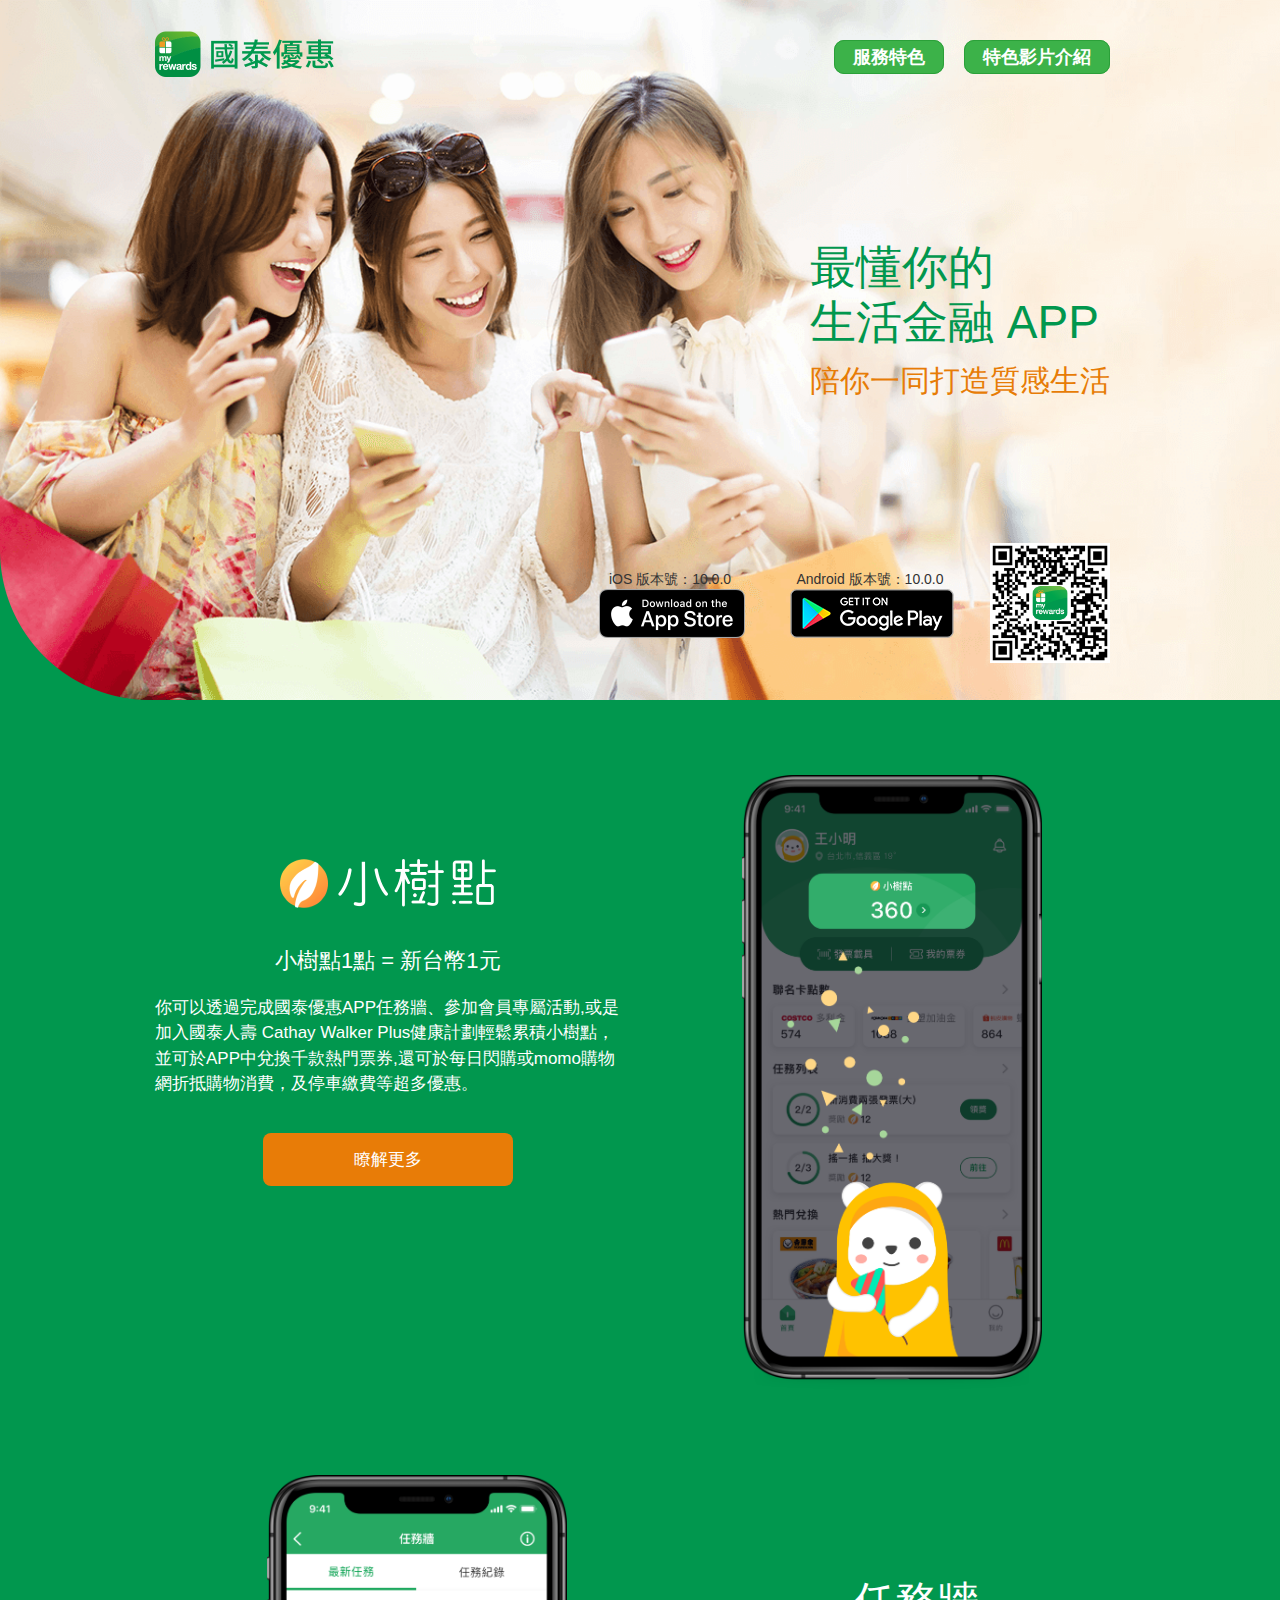
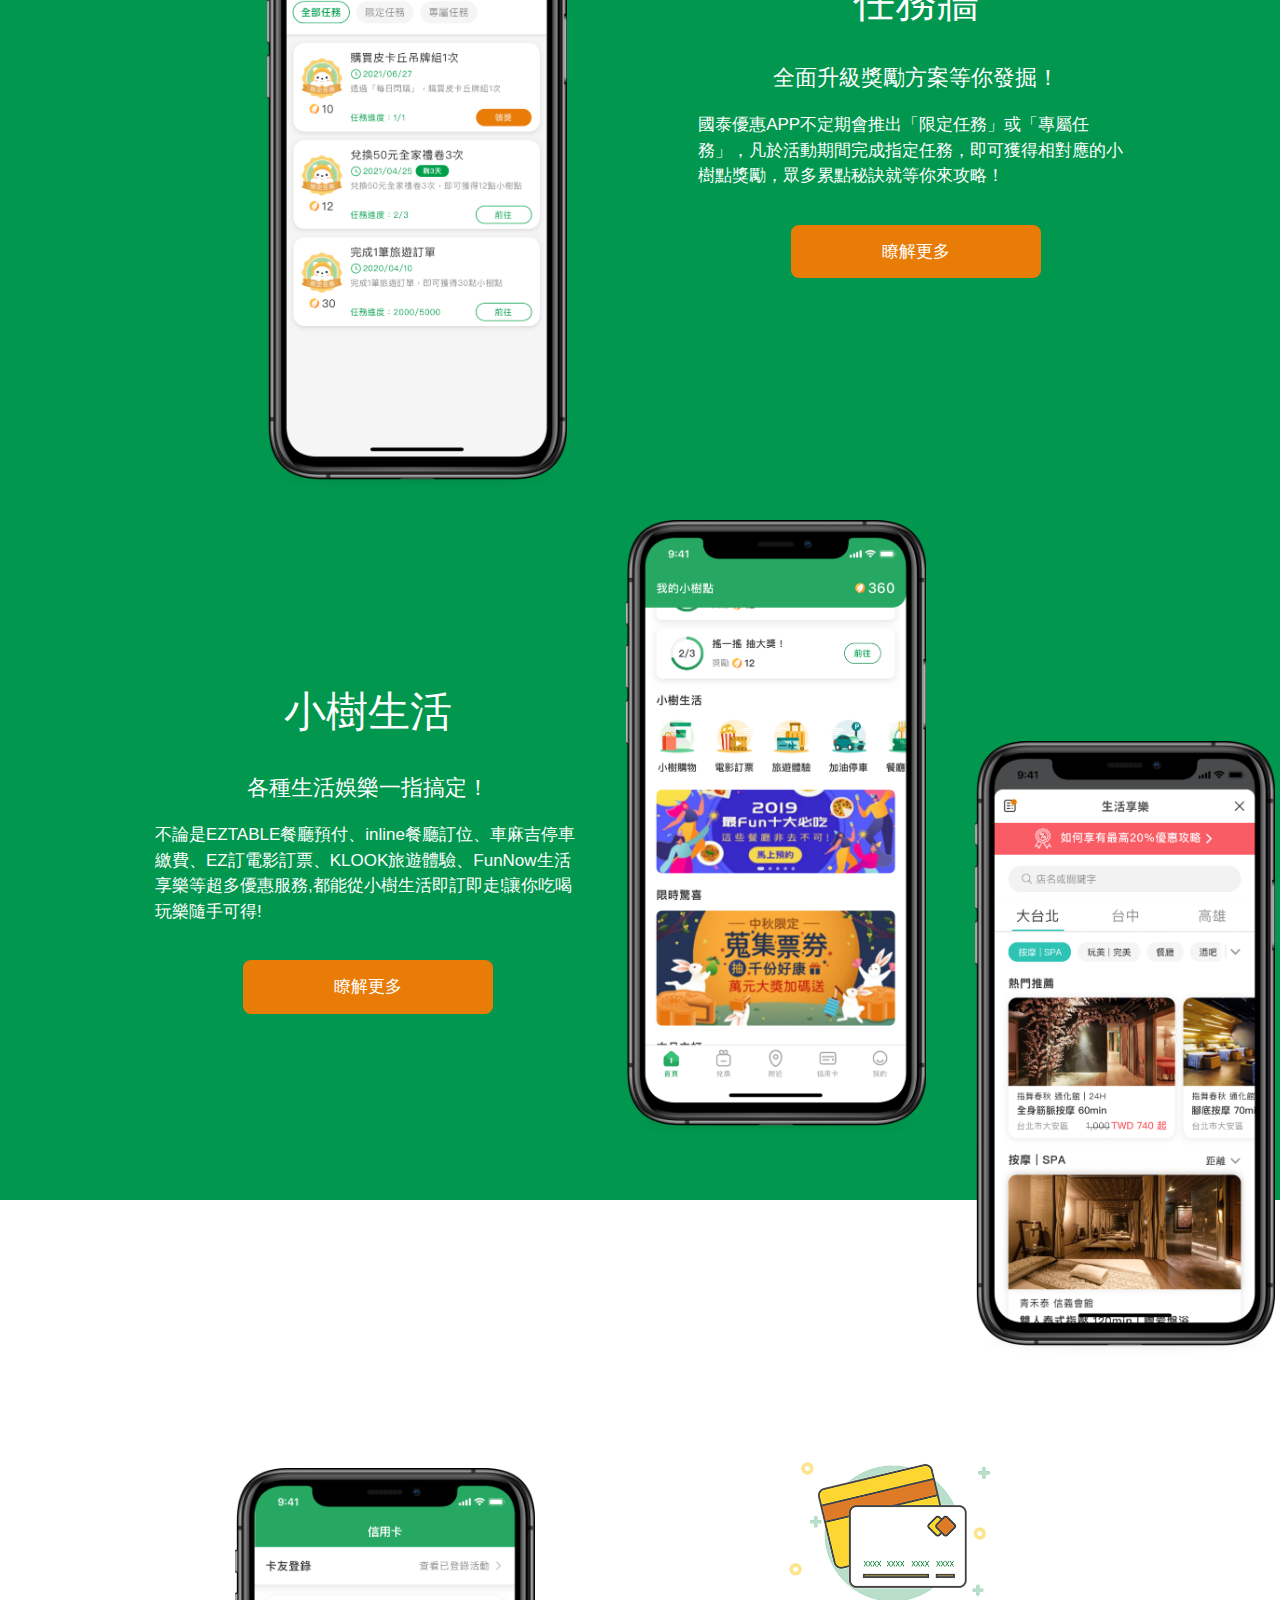
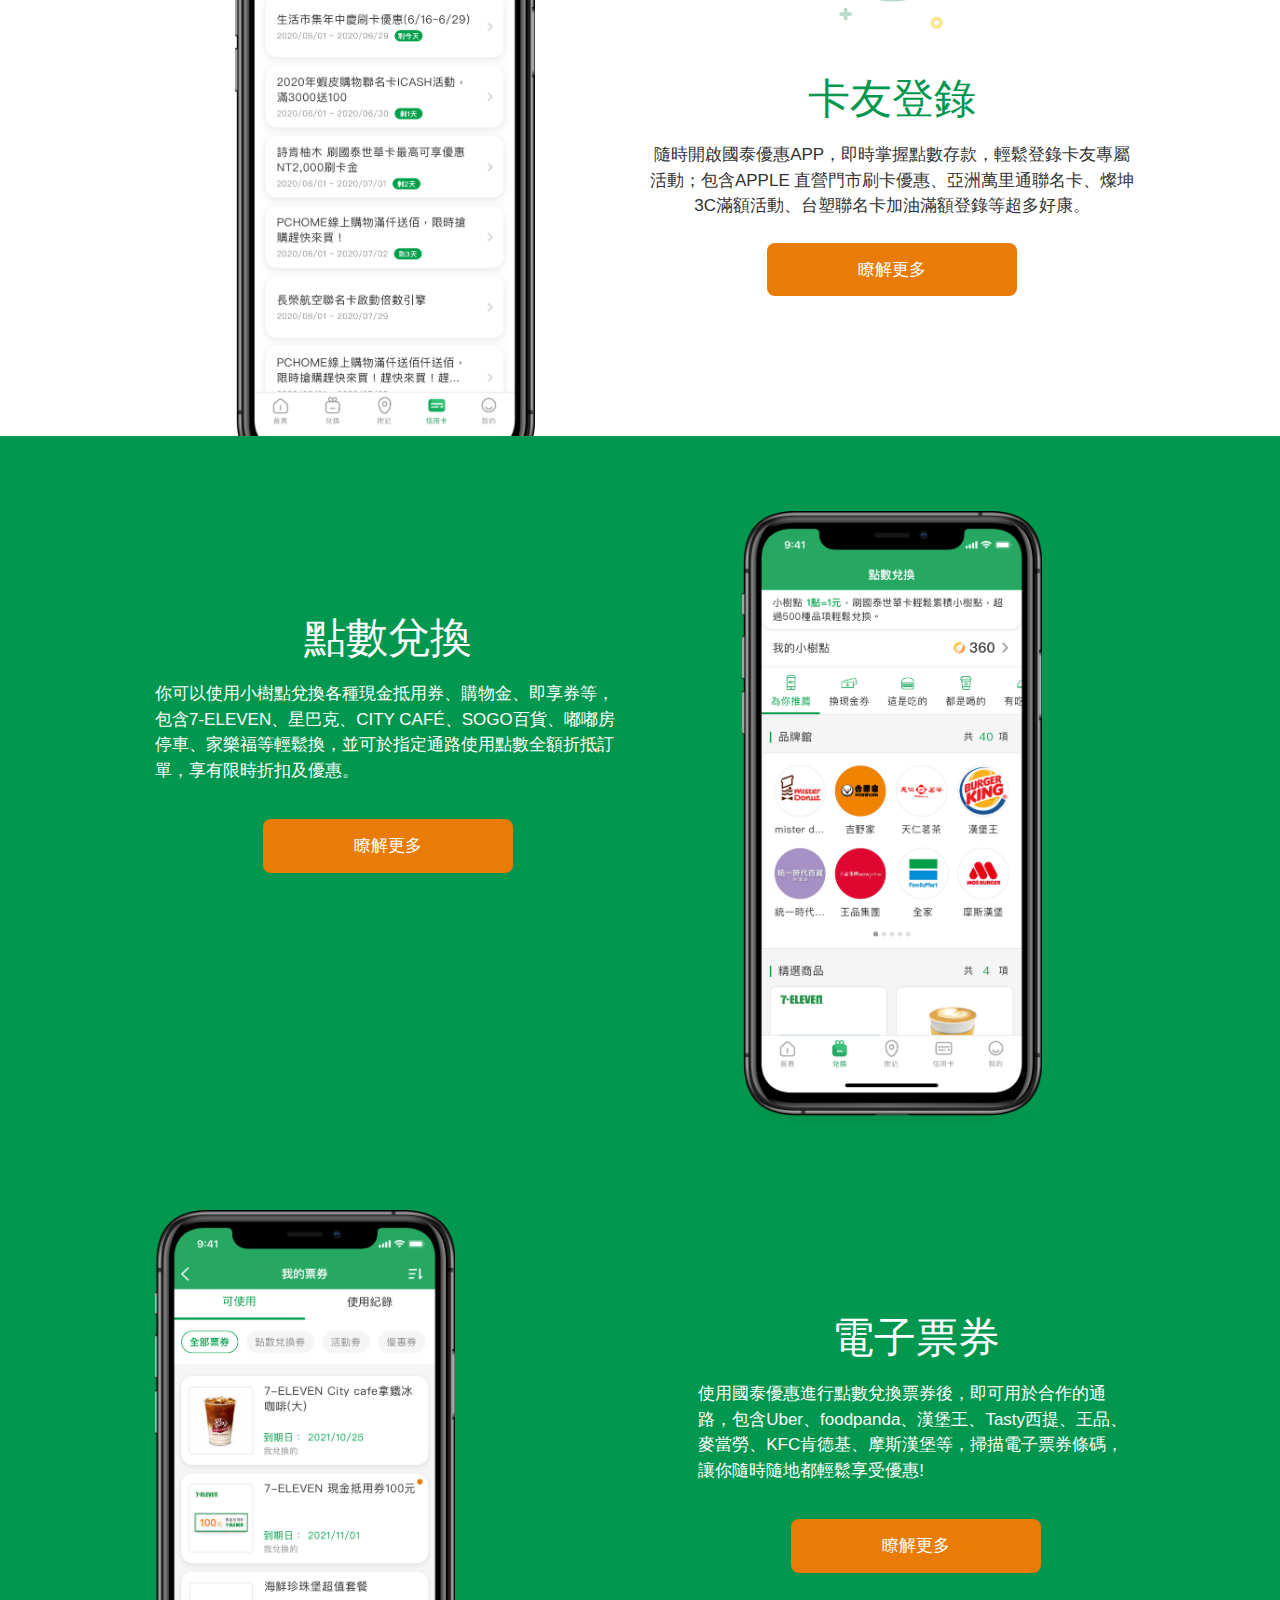
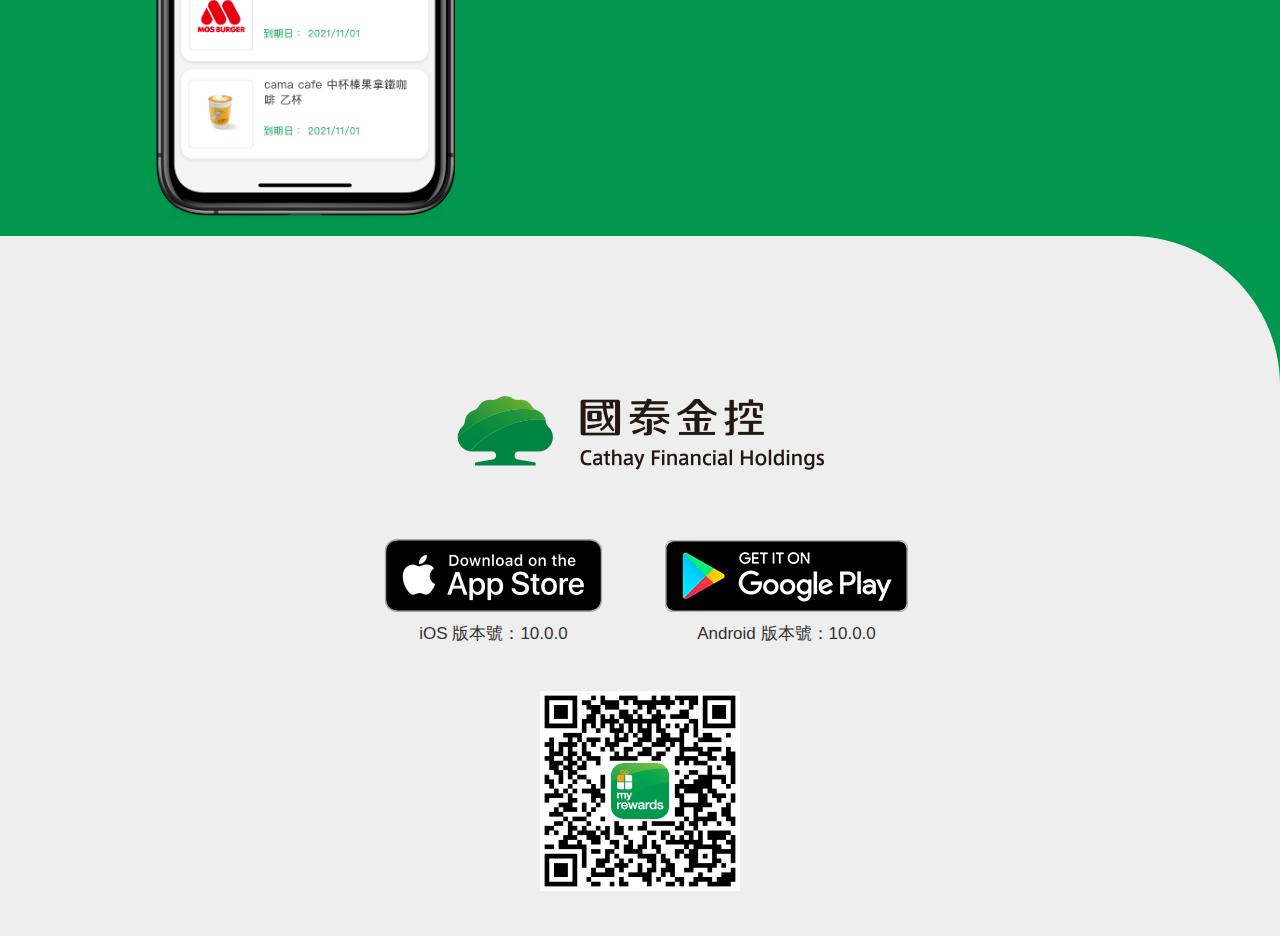
==== src/index.html @ 0bb2fdbb "update meta" ====
<!--[if lt IE 9 ]><!DOCTYPE html PUBLIC "-//W3C//DTD XHTML 1.0 Transitional//EN" "http://www.w3.org/TR/xhtml1/DTD/xhtml1-transitional.dtd"><html class="ie8 ie89">
<![endif]-->
<!--[if IE 9 ]><!DOCTYPE html PUBLIC "-//W3C//DTD XHTML 1.0 Transitional//EN" "http://www.w3.org/TR/xhtml1/DTD/xhtml1-transitional.dtd"><html class="ie9 ie89">
<![endif]-->
<!--[if (gt IE 9)|!(IE)]>
<!doctype html><html class="">
<![endif]-->
<head>
  <meta http-equiv="Content-Type" content="text/html; charset=UTF-8" />
  <meta http-equiv="X-UA-Compatible" content="IE=edge,chrome=1">
  <meta name="keywords" content="國泰優惠、國泰、優惠、好康、信用卡、信用卡優惠、點數折抵、國泰卡友優惠、國泰新戶好禮、特店優惠、行動兌換、電子票券、折扣、Cathay、MyRewards、行動生活">
  <meta name="Description" content="現在就立即下載國泰優惠 MyRewards APP，吃喝玩樂一指搞定，陪你一同打造質感生活">
  <title>國泰優惠 MyRewards - 最懂你的生活金融APP</title>
  
  <link href="css/bootstrap.min.css" rel="stylesheet" type="text/css" />
  <link rel="shortcut icon" type="image/png" href="images/icon_mr_140.png"/>

  <link href="css/appintro.css" rel="stylesheet" type="text/css" />
  <script src="js/jquery-1.11.3.min.js"></script>
  <script src="js/appintro.js"></script>
  <!--[if lt IE 9]>
        <script src="//html5shiv.googlecode.com/svn/trunk/html5.js"></script>
  <![endif]-->
  <meta name="viewport" content="width=device-width, initial-scale=1.0" />
  <style type="text/css">
/**
 * Simple fade transition,
 */
.mfp-fade.mfp-bg {
	opacity: 0;
	-webkit-transition: all 0.15s ease-out; 
	-moz-transition: all 0.15s ease-out; 
	transition: all 0.15s ease-out;
}
.mfp-fade.mfp-bg.mfp-ready {
	opacity: 0.8;
}
.mfp-fade.mfp-bg.mfp-removing {
	opacity: 0;
}

.mfp-fade.mfp-wrap .mfp-content {
	opacity: 0;
	-webkit-transition: all 0.15s ease-out; 
	-moz-transition: all 0.15s ease-out; 
	transition: all 0.15s ease-out;
}
.mfp-fade.mfp-wrap.mfp-ready .mfp-content {
	opacity: 1;
}
.mfp-fade.mfp-wrap.mfp-removing .mfp-content {
	opacity: 0;
}
</style>
<!-- Magnific Popup core CSS file -->
<link rel="stylesheet" href="js/magnific-popup/magnific-popup.css">
<!-- Magnific Popup core JS file -->
<script src="js/magnific-popup/jquery.magnific-popup.js"></script>
<!-- Global site tag (gtag.js) - Google Analytics -->
<script async src="https://www.googletagmanager.com/gtag/js?id=UA-139518588-2"></script>
<script>
  window.dataLayer = window.dataLayer || [];
  function gtag(){dataLayer.push(arguments);}
  gtag('js', new Date());

  gtag('config', 'UA-139518588-2');
</script>

</head>

<body>
  <div class="page-wrapper page-index">
      <div class="_debug index"></div>
      <nav class="page-nav ">
        <div class="page-nav-bg"></div>
        <div class="container">
          <div class="top-menu-switch" onClick="Page.mmenuSwitch();" > <span></span> <span></span> <span></span></div>
          <div class="page-logo">
            <a href="index.html"><img src="images/AppLogo.png"></a>
          </div>
          <div class="page-nav-menu">
            <ul class="nav-main-ul">
              <li><a>服務特色</a>
                  <div class="sub-menu-set">
                    <span class="sub-menu-arrrow"></span>
                    <ul class="sub-menu sub-services">
                      <li>
                        <a href="treepoint.html" onclick="ga('send', 'event', 'click', 'officialSite', 'navigate-click', '小樹點');">小樹點</a>
                      </li>
                       <li>
                        <a href="mission.html" onclick="ga('send', 'event', 'click', 'officialSite', 'navigate-click', '附近好康');">任務牆</a>
                      </li>
                      <li>
                        <a href="tsp.html" onclick="ga('send', 'event', 'click', 'officialSite', 'navigate-click', '優選服務');">小樹生活</a>
                      </li>
                       <li>
                        <a href="favorable.html" onclick="ga('send', 'event', 'click', 'officialSite', 'navigate-click', '卡友登錄');">卡友登錄</a>
                      </li>
                       <li>
                        <a href="point.html" onclick="ga('send', 'event', 'click', 'officialSite', 'navigate-click', '點數兌換');">點數兌換</a>
                      </li>
                       <li>
                        <a href="exchange.html" onclick="ga('send', 'event', 'click', 'officialSite', 'navigate-click', '電子票券');">電子票券</a>
                      </li>

                    </ul>
                  </div>
              </li>
              <li><a class="popup-youtube" href="https://drive.google.com/file/d/1eKxHyeF8vJIvIyvnUpTy817JYQFIiD1p/preview" >特色影片介紹</a></li>
            </ul>  
          </div>
        </div>
      </nav>
      <header class="section-group group-header group-ix-header">
        <section class="section-one section-ix-cover">
          <div class="container">
              <div class="text-right">
                <div class="flex-end">
                  <div class="ix-cover-headline app-slogan">
                    <h2 class="app-slogan__title"><span class="app-slogan__block">最懂你的</span> 生活金融 APP</h2>
                    <div class="app-slogan__subtitle">陪你一同打造質感生活</div>
                  </div>
                </div>
                <div class="ix-cover-download">
                  <a class="btn-appstore btn-appdl" href="https://itunes.apple.com/tw/app/guo-tai-you-hui/id425309574?mt=8" target="_blank" >
                    iOS 版本號：<span class="js-app-version"></span>
                    <img src="images/btn_dlonAppStore.png">
                  </a>

                  <a class="btn-googleplay btn-appdl" href="https://play.google.com/store/apps/details?id=com.cathay.mymobione&hl=zh_TW" target="_blank">
                    Android 版本號：<span class="js-app-version"></span>
                    <img src="images/btn_dlonGooglePlay.png">
                  </a>
                
                  <a class="btn-qrcode ix-head-qrcode"><img src="images/dl_qrcode.png"></a>
                </div>
              </div>
          </div>
        </section>
      </header>
      <div class="section-group ix-group-1 round-mrgreen-parents">
        <div class="round-mrgreen round-mrgreen--left-top">
          <img src="./images/index/treepoint/round_mrgreen.png" />
        </div>
        <section class="section-one section-ix-point">
          <div class="container">
            <div class="ix-s4-left section-left">
              
              <div class="intro-set white-content">
                <div class="s1-logo"> 
                  <img src="./images/index/treepoint/logo_treepoint.png" title="國泰優惠 APP 小樹點"  alt="國泰優惠 APP 小樹點" />
                </div>
                <h1 class=" _intro_head" style="text-align:center;" alt="小樹點">小樹點1點 = 新台幣1元</h1>
                <p>
                  你可以透過完成國泰優惠APP任務牆、參加會員專屬活動,或是加入國泰人壽 Cathay Walker Plus健康計劃輕鬆累積小樹點，並可於APP中兌換千款熱門票券,還可於每日閃購或momo購物網折抵購物消費，及停車繳費等超多優惠。                </p>
                <div class="intro_ui">
                  <a class="green-btn" href="treepoint.html">瞭解更多</a> 
                </div>
              </div>
              
            </div>
            <div class="ix-s4-right section-right">
              <div class="index-treepoint-mobile" />
            </div>
          </div>
        </section>
        <section class="section-one section-ix-xbzn nnbhelper">
          <div class="container">
            <div class="ix-s1-right section-right">
              <div class="intro-set white-content">
                <h3 class="white-content__title">任務牆</h3>
                <h1 class=" _intro_head" style="text-align:center;" alt="小樹點">全面升級獎勵方案等你發掘！</h1>
                <p>
                  國泰優惠APP不定期會推出「限定任務」或「專屬任務」，凡於活動期間完成指定任務，即可獲得相對應的小樹點獎勵，眾多累點秘訣就等你來攻略！
                </p>
                <div class="intro_ui">
                  <a class="green-btn" href="mission.html">瞭解更多</a>
                </div>
              </div>

            </div>

            <div class="ix-s1-left section-left">
              <div class="ix-s1-mobile-set card-mobile-set mobile-set mobile-set-fit-sm">
                <div class="ix-s1-mobile mission-mobile"></div>
              </div>
            </div>
            
          </div>
          
        </section>
        <section class="section-one section-ix-newbonus not-hidden">
          <div class="container">
            <div class="ix-s2-left section-left">
              <div class="intro-set white-content">
                <h3 class="white-content__title">小樹生活</h3>
                <h1 class=" _intro_head" style="text-align:center;" alt="小樹點">各種生活娛樂一指搞定！</h1>
                <p>
                  不論是EZTABLE餐廳預付、inline餐廳訂位、車麻吉停車繳費、EZ訂電影訂票、KLOOK旅遊體驗、FunNow生活享樂等超多優惠服務,都能從小樹生活即訂即走!讓你吃喝玩樂隨手可得! <div class="intro_ui">
                  <a class="green-btn" href="tsp.html">瞭解更多</a>
                </div>
              </div>

            </div>
            <div class="ix-s2-right section-right">
              <div class="ix-s2-mobile-set mobile-set flex-container">
                <div class="ix-s2-mobile-1 flex-item"></div>
                <div class="ix-s2-mobile-2 flex-item"></div>
              </div>
            </div>
          </div>
        </section>
      </div>
      <div class="section-group ix-group-2">
        <section class="section-one section-ix-promotion">
          <div class="container">
            <div class="ix-s3-right section-right">
              <div class="intro-set green-content">
                <div class="ix-s3-img img-sprite"></div>
                <h3 class="green-content__title ">卡友登錄</h3>
                <p class="green-content__text">
                  隨時開啟國泰優惠APP，即時掌握點數存款，輕鬆登錄卡友專屬活動；包含APPLE 直營門市刷卡優惠、亞洲萬里通聯名卡、燦坤3C滿額活動、台塑聯名卡加油滿額登錄等超多好康。                </p>
                <div class="intro_ui">
                  <a class="green-btn" href="favorable.html">瞭解更多</a>
                </div>
              </div>
            </div>

            <div class="ix-s3-left section-left">
                <div class="index-fav-mobile" />
            </div>

          </div>
        </section>
      </div>
      <div class="section-group ix-group-3">
        <section class="section-one section-ix-point">
          <div class="container">
            <div class="ix-s4-left section-left">
              
              <div class="intro-set white-content">
                <h3 class="white-content__title">點數兌換</h3>
                <p>
                  你可以使用小樹點兌換各種現金抵用券、購物金、即享券等，包含7-ELEVEN、星巴克、CITY CAFÉ、SOGO百貨、嘟嘟房停車、家樂福等輕鬆換，並可於指定通路使用點數全額折抵訂單，享有限時折扣及優惠。</p>
                <div class="intro_ui">
                  <a class="green-btn" href="point.html">瞭解更多</a>
                </div>
              </div>
              
            </div>
            <div class="ix-s4-right section-right">
              <div class="index-point-change-mobile" />
            </div>
          </div>
        </section>
        <section class="section-one section-ix-xbzn nnbhelper">
          <div class="container">
            <div class="ix-s1-right section-right">
              <div class="intro-set white-content">
                <h3 class="white-content__title">電子票券</h3>
                <p>
                  使用國泰優惠進行點數兌換票券後，即可用於合作的通路，包含Uber、foodpanda、漢堡王、Tasty西提、王品、麥當勞、KFC肯德基、摩斯漢堡等，掃描電子票券條碼，讓你隨時隨地都輕鬆享受優惠!                
                </p>
                <div class="intro_ui">
                  <a class="green-btn" href="exchange.html">瞭解更多</a>
                </div>
              </div>
            </div>

            <div class="ix-s1-left section-left">
              <div class="ix-s1-mobile-set card-mobile-set mobile-set mobile-set-fit-sm">
                <div class="ix-s1-mobile card-mobile"></div>
              </div>
            </div>
            
          </div>
          
        </section>
      </div>


      <footer class="section-group group-ix-footer round-mrgreen-parents">
        <div class="round-mrgreen round-mrgreen--right-top">
          <img src="./images/index/treepoint/round＿mrgreen_tr.png" />
        </div>
        <section class="section-one section-ix-footer ">
          <div class="container">
            <div class="cathay-logo"><img src="images/cathaylogo.png"></div>
            <div class="footer-download">
              <div class="footer_version">
                <div>
                  <a class="btn-appstore btn-appdl" href="https://itunes.apple.com/tw/app/guo-tai-you-hui/id425309574?mt=8" target="_blank" ><img src="images/btn_Footer_dlonAppStore.png"></a>
                  <div class="footer_version_text ">iOS 版本號：<span class="js-app-version"></span></div>
                </div>

                <span class="view-on-destop">  　　</span>
                  <div>
                    <a class="btn-googleplay btn-appdl" href="https://play.google.com/store/apps/details?id=com.cathay.mymobione&hl=zh_TW" target="_blank"><img src="images/btn_Footer_dlonGooglePlay.png"></a>
                    <div class="footer_version_text">Android 版本號：<span class="js-app-version"></span></div>
                  </div>
              </div>  
                  <br />
                  <a class="btn-qrcode"><img src="images/dl_qrcode.png"></a>
                
            </div>
          </div>
        </section>
      </footer>


  </div>
  <script>
    $(document).ready(function() {
      $('.popup-youtube, .popup-vimeo, .popup-gmaps').magnificPopup({
        disableOn: 700,
        type: 'iframe',
        mainClass: 'mfp-fade',
        removalDelay: 160,
        preloader: false,
        fixedContentPos: false,
        callbacks: {
          beforeOpen: function() {
            ga('send', 'event', 'click', 'officialSite', 'navigate-click', 'popup-video');
          },
          close: function() {}
        }
      });
    });
</script>
</body>
</html>
---- src/css/appintro.css ----
@charset "utf-8";
body {
    font-family: Arial, "微軟正黑體", "Microsoft JhengHei", sans-serif;
    background: #FFF;
    font-size: 17px;
    word-break: break-all;
}

article,
aside,
dialog,
footer,
header,
section,
footer,
nav,
figure,
menu {
    display: block;
}

.page-wrapper {
    position: relative;
}

._debug {
    position: absolute;
    width: 100%;
    opacity: .3;
}

._debug.index {
    /*background:url(../images/_debug/index.jpg) center top no-repeat; min-height:5500px;  background:#000;*/
}

._debug.page {
    background: url(../images/_debug/spec1-3.jpg) center top no-repeat;
}

._debug.page-newmem {
    background: url(../images/_debug/spec2-3.jpg) center top no-repeat;
    min-height: 2000px;
}

div {
    /*border:1px solid #CCC;  box-sizing: border-box;-moz-box-sizing: border-box;-webkit-box-sizing: border-box; */
}

.section-one {}

.section-container,
.page-container,
body .container {
    max-width: 1000px;
    margin: auto;
    position: relative;
}

.btn-to-top {
    bottom: 50px;
    position: absolute;
    right: 30px;
    z-index: 2;
}

ul,
ol {
    margin: 0px;
    padding: 0px;
}

li {
    list-style: none;
}

.num-style>li {
    list-style: decimal;
    margin-left: 2em;
}

.num-style2>li {
    list-style: none;
    text-indent: -1.3em;
    margin-left: 1.3em;
}

a,
a:focus,
a:hover {
    color: #333;
    text-decoration: none;
    cursor: pointer;
}

ul.no-style,
ul.no-style li {
    margin: 0;
    padding: 0;
    list-style: none;
}

.img-sprite {
    display: inline-block;
    font-size: 0%;
    text-indent: -2000px;
    width: 100%;
    background-size: contain;
    background-repeat: no-repeat;
    background-position: center center;
}

.red-dollar-t {
    font-family: arial;
    color: #d74254;
}

.purple-t {
    color: #b64e86;
}

.text-big-30 {
    font-size: 30px;
}

.intent-71 {
    text-indent: -7.1em;
    margin-left: 7.1em;
}

.intent-72 {
    text-indent: -7.25em;
    margin-left: 7.25em;
}

.intent-81 {
    text-indent: -8.1em;
    margin-left: 8.1em;
}

.mobile-front {
    background-image: url(../images/index/ix_mobile.png);
    background-position: left top;
    background-repeat: no-repeat;
    min-width: 470px;
}

.front-screen-list {
    width: 350px;
    height: 619px;
    position: relative;
    left: 72px;
    top: 92px;
}

.front-screen {
    width: 100%;
    height: 100%;
    position: absolute;
    background-repeat: no-repeat;
}

.overhidden {
    overflow: hidden;
}

.mobile-front.mobile-400 {
    background-size: 400px 770px;
}

.mobile-front.mobile-400 .front-screen-list {
    width: 315px;
    height: 503px;
    left: 65px;
    top: 83px;
}

.shadow-soft {}

.green-btn {
    display: inline-block;
    color: #FFF;
    background-color: #E87C07;
    padding: 14px 20px;
    border-radius: 8px;
    min-width: 250px;
    /* -webkit-box-shadow: -6px 6px 10px 0px rgba(0, 0, 0, 0.2), 1px -1px 2px 0px rgba(255, 255, 255, 1);
    -moz-box-shadow: -6px 6px 10px 0px rgba(0, 0, 0, 0.2), 1px -1px 2px 0px rgba(255, 255, 255, 1);
    box-shadow: -6px 6px 10px 0px rgba(0, 0, 0, 0.2), 1px -1px 2px 0px rgba(255, 255, 255, 1); */
}


/************** Added by 國泰 Benson, For QR code reponsive under header banner ***************/

.page-rule-banner {
    position: relative;
}

.top-qrcode {
    position: absolute;
    right: 26%;
    bottom: 5px;
}


/************** Added by 國泰 Benson, For smaller table ***************/

.pop-para-group>.num-style>li>.radius-tb-div {
    zoom: 90%;
}


/************** ani start***************/

.green-btn,
.btn-appdl {
    -webkit-transition: all 0.4s;
    -moz-transition: all 0.4s;
    -o-transition: all 0.4s;
    transition: all 0.4s;
}

.green-btn:hover {
    background-color: #e26905;
    color: #FFF;
}

.btn-appdl:hover {
    -webkit-filter: contrast(106%) brightness(120%);
    -moz-filter: contrast(106%) brightness(120%);
    -ms-filter: contrast(106%) brightness(120%);
    -o-filter: contrast(106%) brightness(120%);
    filter: contrast(106%) brightness(120%);
    -ms-filter: "progid:DXImageTransform.Microsoft.Alpha(Opacity=80)";
    filter: alpha(opacity=80);
    opacity: 0.7;
}

a._gray:hover {
    -webkit-filter: grayscale(30%);
    -moz-filter: grayscale(30%);
    -ms-filter: grayscale(30%);
    -o-filter: grayscale(30%);
    filter: grayscale(30%);
    filter: black;
    /* IE 6-9 */
}

a._light:hover {
    -webkit-filter: contrast(106%) brightness(120%);
    -moz-filter: contrast(106%) brightness(120%);
    -ms-filter: contrast(106%) brightness(120%);
    -o-filter: contrast(106%) brightness(120%);
    filter: contrast(106%) brightness(120%);
    -ms-filter: "progid:DXImageTransform.Microsoft.Alpha(Opacity=80)";
    filter: alpha(opacity=80);
}

a._black:hover {
    -webkit-filter: contrast(106%) brightness(-50%);
    -moz-filter: contrast(106%) brightness(-50%);
    -ms-filter: contrast(106%) brightness(-50%);
    -o-filter: contrast(106%) brightness(-50%);
    filter: contrast(106%) brightness(-50%);
    -ms-filter: "progid:DXImageTransform.Microsoft.Alpha(Opacity=80)";
    filter: alpha(opacity=80);
}


/************** ani end ***************/


/************** menu start ***************/

.page-nav {
    position: absolute;
    z-index: 10;
    width: 100%;
}

.page-nav .container {
    padding-top: 30px;
}

.page-logo {
    float: left;
}

.page-nav-menu {
    float: right;
}

.nav-main-ul {
    padding-top: 15px;
}

.nav-main-ul li {
    display: inline-block;
    font-size: 18px;
    padding-right: 15px;
    color: #333333;
    position: relative;
}

.nav-main-ul>li>a {
    padding: 6px 18px;
    border-radius: 10px;
    color: #FFF;
    font-weight: bold;
    background: #3CB249;
    border: 1px solid #2BA039;
}

.sub-menu-set {}

.sub-menu-arrrow {
    height: 0px;
    overflow: hidden;
    background: url(../images/bg_pop_menu_top.png) no-repeat center bottom;
    width: 17px;
    /*height:10px;*/
    left: 45px;
    position: absolute;
    z-index: 2;
}

.sub-menu {
    zoom: 0;
    opacity: 0;
    height: 0px;
    overflow: hidden;
    padding: 0px 0px 0px 0px;
    border: 0px solid #DDD;
    position: absolute;
    z-index: 0;
    text-align: center;
    top: 34px;
}

.sub-menu {
    width: 490px;
    min-height: 0px;
    left: -320px;
    border-radius: 4px;
    background: url(../images/bg_pop_menu.png);
}

.sub-menu li {
    overflow: hidden;
    width: 30%;
    margin: 1% 0.5% 2% 0.5%;
    padding: 0px;
    display: inline-block;
    -webkit-transition: all ease 0.3s;
    -moz-transition: all ease 0.3s;
    transition: all ease 0.3s;
}

.sub-menu li a {
    box-sizing: border-box;
    -moz-box-sizing: border-box;
    -webkit-box-sizing: border-box;
    width: 100%;
    height: 56px;
    padding-top: 15px;
    font-size: 12px;
    color: #069a4d;
    font-weight: bold;
    display: inline-block;
    border-radius: 4px;
    background: url(../images/bg_pop_menu_a.png);
}

.sub-menu li a:hover {
    border: 1px solid #069a4d;
}

.page-nav-bg {
    background: #FFF;
    position: absolute;
    z-index: 0px;
    height: 0%;
    width: 100%;
}

.page-nav-bg,
.page-nav.active .container {
    -webkit-transition: all 0.2s;
    -moz-transition: all 0.2s;
    -o-transition: all 0.2s;
    transition: all 0.2s;
}

.sub-menu {
    -webkit-transition: all 0.2s;
    -moz-transition: all 0.2s;
    -o-transition: all 0.2s;
    transition: all 0.2s;
}

.sub-menu-arrrow {
    -webkit-transition: all 0.4s;
    -moz-transition: all 0.4s;
    -o-transition: all 0.4s;
    transition: all 0.4s;
}

.sub-menu li a {
    -webkit-transition: font-size 0.4s;
    -moz-transition: font-size 0.4s;
    -o-transition: font-size 0.4s;
    transition: font-size 0.4s;
}

.destop .sub-menu:hover li {
    transform: scale(0.8);
    opacity: .4;
}

.destop .sub-menu:hover li:hover {
    transform: scale(1);
    opacity: 1;
}

.destop li:hover .sub-menu {
    width: 490px;
    min-height: 140px;
    height: auto;
}

.destop li:hover .sub-menu li a {
    font-size: 20px;
}

.destop li:hover .sub-menu li {
    height: auto;
}

.destop li:hover .sub-menu-arrrow {
    height: 10px;
}

.destop li:hover .sub-menu {
    zoom: 1;
    opacity: 1;
    padding-top: 8px;
    border-width: 1px;
}

.destop .page-nav.active .page-nav-bg {
    height: 100%;
}

.destop .page-nav.active {
    position: fixed;
    animation-name: menu_view;
    animation-duration: 0.6s;
}

.destop .page-nav.active .container {
    padding: 10px 0px 10px 0px;
}

.mobile-img {
    position: relative;
}


/************** menu end ***************/

@keyframes menu_view {
    from {
        top: -50px;
    }
    to {
        top: 0px;
    }
}


/************ section Start *************/

.section-left,
.section-right {
    /*border:1px solid #CCC;*/
    min-height: 200px;
}

.section-left {
    width: 50%;
    float: left;
}

.section-right {
    width: 50%;
    margin-right: -1%;
    float: right;
}


/************ section End *************/


/************ intro Start *************/

.intro-set {
    text-align: center;
    line-height: 1.5em;
    padding: 15px 0px;
}

._intro_img {
    margin-bottom: 20px;
}

._intro_head {}

.intro-set ._intro_desc {
    text-align: left;
    margin-bottom: 30px;
    display: inline-block;
}

._intro_desc li>strong {
    color: #E87C07;
}

._intro_desc li>span {}


/************ intro_ui End *************/


/************ Index Start *************/

@charset "utf-8";
.page-index .section-one {
    height: 700px;
    overflow: hidden;
    position: relative;
    background-repeat: no-repeat;
    background-position: center center;
}

.section-group {
    background-repeat: no-repeat;
    background-position: center center;
    clear: both;
}

.section-one {
    clear: both;
}


/************ Cover Start *************/

.ix-cover-headline {
    padding-top: 220px;
    padding-bottom: 170px;
}

.ix-cover-header {
    /* background-image: url(../images/index/ix_cover_header.png); */
    height: 112px;
    max-width: 391px;
}


/*-version number--*/

.ix-cover-download>a {
    width: 200px;
    padding: 0 20px;
    vertical-align: top;
    display: block;
    font-size: 14px;
}

.ix-cover-download>a:last-child {
    padding: 0;
    width: 140px;
}

.btn-appdl {
    text-align: center;
}

.ix-cover-download {
    display: flex;
    justify-content: flex-end;
    align-items: center;
}

.section-ix-cover .container {
    max-width: 970px;
}

.ix-head-qrcode img {
    width: 120px;
}


/************ Cover End *************/

.section-group.ix-group-1 {
    background-color: rgb(1, 151, 78);
}


/* .section-group.ix-group-2 {
    background-image: url(../images/index/bg_s4.jpg);
} */

.section-group.ix-group-3 {
    /* background-image: url(../images/index/bg_s56.jpg); */
    background-color: rgb(1, 151, 78);
}

.section-group.ix-group-4 {
    background-image: url(../images/index/store_bg.png);
    background-size: cover;
}


/************ s1 Start *************/

.ix-s1-left {
    width: 54%;
}

.ix-s1-right {
    width: 45%;
    padding-top: 120px;
}

.ix-s1-img {
    background-image: url(../images/index/ix_s2_credit_box.png);
    height: 217px;
}

.ix-s1-head {
    background-image: url(../images/index/ix_s2_headline.png);
    height: 49px;
}

.card-mobile-set {
    padding: 74px 0px 55px;
}

.card-mobile {
    background: url(../images/index/index_exchange.png) center no-repeat;
    height: 616px;
    width: 300px;
    background-size:cover;
}

.mission-mobile {
    background: url(../images/index/index_mb.png) center no-repeat;
    height: 616px;
    width: 300px;
    background-size: contain;
    margin: 0 auto;
}

.card-screens {
    position: relative;
    left: 303px;
    top: 61px;
}

.card-screens li {
    background-position: left top;
    background-repeat: no-repeat;
    position: absolute;
}


/*
.card-screen-1{ background-image:url(../images/index/ix_s2_screen_1.png); width:291px; height:454px; }
.card-screen-2{ background-image:url(../images/index/ix_s2_screen_2.png); width:310px; height:467px; }
.card-screen-3{ background-image:url(../images/index/ix_s2_screen_3.png); width:254px; height:453px; }
*/

.card-screen-1 {
    z-index: 1;
}

.card-screen-2 {
    z-index: 2;
}

.card-screen-3 {
    z-index: 3;
}

.card-screens ._img {
    position: relative;
}

.ie8 .card-screens ._shadow {
    display: none;
}

.isie .card-screens ._shadow {
    position: absolute;
    width: 104%;
    height: 104%;
    opacity: 0;
    left: 22px;
    top: 20px;
    background: url(../images/card/card_screen_shadow.png) no-repeat right bottom;
    filter: progid: DXImageTransform.Microsoft.Blur(PixelRadius='10');
}

.noie .card-screens ._shadow {
    background: #000;
    opacity: 0;
    -webkit-filter: blur(10px);
    -moz-filter: blur(10px);
    -o-filter: blur(10px);
    -ms-filter: blur(10px);
    filter: blur(10px);
    position: absolute;
    width: 100%;
    height: 100%;
    left: 22px;
    transform: matrix3d( 0.697703795556351, 0.1214419910078416, 0, 0.0007647339698444369, 0.13852520976953112, 0.9337806058701744, 0, -0.00025272694221374815, 0, 0, 1, 0, 2, 2, 0, 1);
}

.destop .card-screens li {
    -webkit-transition: all 0.4s;
    -moz-transition: all 0.4s;
    -o-transition: all 0.4s;
    transition: all 0.4s;
}

.css3 .card-screen-1 ._img {
    background-image: url(../images/card/card_screen_r1.png);
    width: 249px;
    height: 446px;
}

.css3 .card-screen-2 ._img {
    background-image: url(../images/card/card_screen_r2.png);
    width: 249px;
    height: 446px;
}

.css3 .card-screen-3 ._img {
    background-image: url(../images/card/card_screen_r3.png);
    width: 249px;
    height: 446px;
}

.card-screens ._step-0 {
    top: 0px;
    left: 0px;
}

.card-screens ._step-1 {
    z-index: 2;
    top: 44px;
    left: 110px;
    transform: matrix3d(1.0354524844357187, 0.0019034053022715417, 0, -0.000012303509988994612, -0.011564270703461041, 0.8846667088147696, 0, -0.0000318181366415729, 0, 0, 1, 0, 0, 0, 0, 1);
}

.card-screens ._step-1 ._shadow {
    opacity: 0.2;
}

.card-screens ._step-2 {
    z-index: 3;
    top: 88px;
    left: 236px;
    transform: matrix3d(1.1523744706594072, -0.00926346037507562, 0, -0.00006301673724541238, -0.01738503760239149, 0.8518668425171829, 0, -0.000018940954241596837, 0, 0, 1, 0, 0, 0, 0, 1);
}

.card-screens ._step-2 ._shadow {
    opacity: 0.2;
}

.card-screens ._step-2.reset,
.card-screens ._step-1.reset,
.card-screens ._step-0.reset {
    opacity: 0;
}


/************ s1 End *************/


/************ s2 Start *************/

.section-group.group-ix-header {
    background-image: url(../images/index/bg_header.png);
    background-size: cover;
}

.ix-s2-left {
    width: 44%;
    /* margin-left: 8%; */
    padding-top: 130px;
}

.ix-s2-right {
    width: 72%;
    margin: 0px -18% 0px -11%;
}

.ix-s2-img {
    background-image: url(../images/index/ix_s3_icon.png);
    height: 174px;
}

.ix-s2-head {
    background-image: url(../images/index/ix_s3_headline.png);
    height: 49px;
}

.ix-s2-mobile-set {
    padding: 20px 0px 55px;
}

.ix-s2-mobile {}

.ix-s2-mobile-1 {
    background: url(../images/index/index_tsp.png) center no-repeat;
    width: 300px;
    height: 616px;
    background-size: cover;
}

.ix-s2-mobile-2 {
    background: url(../images/index/index_tsp_funnow.png) center no-repeat;
    width: 300px;
    height: 616px;
    margin-top: 220px;
    background-size: contain;
}


/************ s2 End *************/


/************ s3 Start *************/

.ix-s3-left {
    width: 50%;
    margin-left: -2%;
}

.ix-s3-right {
    width: 50%;
    margin-left: 0%;
    padding-top: 60px;
}

.ix-s3-img {
    background-image: url(../images/index/img_fav.png);
    height: 245px;
}

.ix-s3-head {
    background-image: url(../images/index/ix_s4_headline.png);
    height: 49px;
}

.ix-group-2 .container {
    height: 687px;
}

.ix-s3-left {
    position: absolute;
    bottom: 0px;
    float: none;
}

.ix-s3-mobile-set {
    text-align: center;
    padding-left: 50px;
}

.ix-s3-mobile {
    width: 100%;
    height: 650px;
    position: relative;
}

.ix-s3-mobile-screen-1 {
    background-image: url(../images/index/ix_s4_screen.png);
}


/************ s3 End *************/


/************ s4 Start *************/


/* .section-one.section-ix-point {
    height: 757px;
} */

.ix-s4-left {
    width: 48%;
    margin-left: 0%;
    padding-top: 40px;
}

.ix-s4-right {
    width: 50%;
    margin-left: 0%;
}

.ix-s4-img {
    background-image: url(../images/index/s5_icon.png);
    height: 219px;
}

.ix-s4-head {
    background-image: url(../images/index/ix_s5_headline.png);
    height: 49px;
}

.ix-s4-mobile-set {
    padding: 0px 0px 0px 0px;
    margin-top: -50px;
    margin-left: 0%;
    width: 100%;
}

.ix-s4-mobile {
    width: 100%;
    height: 845px;
    position: relative;
}

.ix-s4-mobile-screen-1 {
    background-image: url(../images/point/s5_screen_ani.gif);
}


/************ s4 End *************/


/************ s5 Start *************/

.section-one.section-ix-exchange {
    height: 617px;
}

.ix-s5-left {
    width: 50%;
    margin-left: 2%;
}

.ix-s5-right {
    width: 47%;
    margin-left: 1%;
    padding-top: 130px;
}

.ix-s5-img {
    background-image: url(../images/index/ix_s6_icon.png);
    height: 245px;
}

.ix-s5-head {
    background-image: url(../images/index/ix_s6_headline.png);
    height: 49px;
}

.ix-s5-mobile-set {
    padding: 30px 0px 0px 0px;
}

.ix-s5-mobile {
    width: 100%;
    height: 650px;
    position: relative;
}

.ix-s5-mobile-screen-1 {
    background-image: url(../images/exchange/s6_screen_ANI.jpg);
}


/************ s5 End *************/


/************ s6 Start *************/


/* .section-one.section-ix-point {
    height: 757px;
} */

.ix-s6-left {
    width: 44%;
    margin-left: 6%;
    padding-top: 130px;
}

.ix-s6-right {
    width: 48%;
    margin-left: 0%;
}

.ix-s6-img {
    background-image: url(../images/index/ix_s7_icon.png);
    height: 234px;
}

.ix-s6-head {
    background-image: url(../images/index/ix_s7_headline.png);
    height: 49px;
}

.ix-s6-mobile-set {
    padding: 106px 0px 0px 0px;
    width: 100%;
}

.ix-s6-mobile {
    width: 405px;
    height: 580px;
    background: url(../images/store/store_img.png) no-repeat center center;
    position: relative;
}

.ix-s6-mobile-screen-1 {
    background-image: url(../images/index/ix_s7_screen.png);
}


/************ s6 End *************/


/************ Footer Index Start *************/

.section-group.group-ix-footer {
    /* background-image: url(../images/bg_footer.jpg); */
    background-color: rgb(238 238 238);
}

.group-ix-footer .container {
    text-align: center;
    padding-top: 160px;
}

.group-ix-footer .footer-download {
    padding: 60px 0px;
}

.footer_version {
    display: flex;
    justify-content: center;
    flex-wrap: wrap;
}

.footer_version_text {
    padding-bottom: 20px;
}


/************ Footer Index End *************/


/************ Footer Page Start *************/

.section-group.group-page-footer {
    background: #e5e5e5;
}

.group-page-footer .container {
    text-align: center;
    padding: 50px 10px;
}

.group-page-footer .cathay-logo {
    max-width: 240px;
    display: inline-block;
}

.group-page-footer .cathay-logo img {
    max-width: 100%;
    height: auto;
}

.group-page-footer .footer-download {
    display: inline-block;
    /*padding-left:70px;*/
}

.group-page-footer .footer-policy {
    display: inline-block;
    padding-left: 30px;
}

.group-page-footer .btn-qrcode {
    padding-left: 70px;
}

.group-page-footer .btn-qrcode img {
    width: 150px;
    height: auto;
}


/************ Footer Page End *************/


/************ Index End *************/


/************ Page Start *************/

.page-cover-group {
    padding-top: 100px;
}

.page-cover-group .container {
    height: 586px;
    position: relative;
}

.page-intro-item .intro-head {
    color: #E87C07;
}

.page-intro-set {
    position: relative;
    z-index: 1;
}

.section-left .page-intro-set {
    padding: 98px 60px 0px 0px;
    text-align: center;
}

.section-right .page-intro-set {
    padding: 98px 15px 0px 60px;
    text-align: center;
}

.page-intro-list {
    padding-top: 50px;
}

.page-intro-list li {
    text-align: left;
}

.section-right .page-intro-list {
    margin-left: -40px;
}

.page-intro-item {
    max-width: 38%;
    margin-left: 9%;
    display: inline-block;
    vertical-align: top;
}

.page-intro-item.single-item {
    max-width: 60%;
}

.page-intro-item .intro-icon {
    margin: auto;
    background-position: center center;
    background-repeat: no-repeat;
    width: 90px;
    height: 90px;
}

.page-intro-item .intro-head {
    padding: 15px 0px 10px 0px;
    text-align: center;
    font-size: 22px;
}

.page-intro-item .intro-text {
    font-size: 20px;
}

.page-step-set {
    text-align: center;
    position: relative;
    margin-top: 80px;
}

.page-step-list ul {
    margin-right: -1%;
    padding-top: 70px;
    padding-bottom: 50px;
}

.page-step-item {
    width: 31%;
    margin-right: 1%;
    display: inline-block;
    vertical-align: top;
    margin-bottom: 30px;
}

.page-step-item .step-head {
    min-height: 100px;
    text-align: left;
    background-position: left 2px;
    background-repeat: no-repeat;
    font-size: 26px;
    color: #888;
    padding-left: 36px;
    margin: 0px 5px 0px 5px;
}

.page-step-item.step-1 .step-head {
    background-image: url(../images/icon_step_1.png);
}

.page-step-item.step-2 .step-head {
    background-image: url(../images/icon_step_2.png);
}

.page-step-item.step-3 .step-head {
    background-image: url(../images/icon_step_3.png);
}

.page-step-item.step-4 .step-head {
    background-image: url(../images/icon_step_4.png);
}

.page-step-item.step-5 .step-head {
    background-image: url(../images/icon_step_5.png);
}

.page-step-item.step-6 .step-head {
    background-image: url(../images/icon_step_6.png);
}

.page-step-item .step-screen {
    text-align: center;
}

.page-step-item .step-screen img {
    width:290px;
    height:583px;
    image-resolution:inherit;
}


/************ Card Start *************/

.page-card-cover {
    background-image: url(../images/card/card_bg.jpg);
}

.card-page-left .card-mobile {
    margin-left: -250px;
}


/*.page-card-cover .card-screen-1{ background-image:url(../images/card/card_screen_1.png); }
  .page-card-cover .card-screen-2{ background-image:url(../images/card/card_screen_2.png); }
  */

.card-intro-icon-1 {
    background-image: url(../images/card/card_icon_1.png);
}

.card-intro-icon-2 {
    background-image: url(../images/card/card_icon_2.png);
}


/*
  .card-screen-1{ background-image:url(../images/index/ix_s2_screen_1.png); width:291px; height:454px; }
  .card-screen-2{ background-image:url(../images/index/ix_s2_screen_2.png); width:310px; height:467px; }
  */

.card-intro-head {
    background-image: url(../images/card/card_head_1.png);
    width: 273px;
    height: 47px;
}

.card-step-head {
    background-image: url(../images/card/card_head_2.png);
    width: 181px;
    height: 43px;
}

.card_version_number_box {
    display: inline-block;
    vertical-align: middle;
    margin: 20px 0 0 20px;
    text-align: center;
    font-size: 16px;
}

.card_version_boxQRcode {
    display: inline-block;
    margin-left: 0px;
    text-align: center;
}


/************ Card End *************/


/************ Newmem Start *************/

.page-newmem-cover {
    background-image: url(../images/newmem/newmem_bg.jpg);
}

.page-newmem {}

.page-abs-bg {
    position: absolute;
    height: 100%;
    width: 100%;
}

.newmem-page-right.section-right {
    background-image: url(../images/newmem/newmem_cover.png);
    background-repeat: no-repeat;
    background-position: right bottom;
}

.newmem-page-left .newmem-mobile {
    margin-left: -250px;
}

.newmem-intro-icon-1 {
    background-image: url(../images/newmem/newmem_icon_1.png);
}

.newmem-intro-icon-2 {
    background-image: url(../images/newmem/newmem_icon_2.png);
}

.newmem-intro-head {
    background-image: url(../images/newmem/newmem_head_1.png);
    width: 273px;
    height: 47px;
}

.newmem-step-head {
    background-image: url(../images/card/card_head_2.png);
    width: 181px;
    height: 43px;
}


/************ Newmem End *************/


/************ Fav Start *************/


/* .page-fav-cover {
    background-image: url(../images/fav/fav_bg.jpg);
} */

.page-fav {}

.page-abs-bg {
    position: absolute;
    height: 100%;
    width: 100%;
}

.fav-page-right.section-right {
    background-repeat: no-repeat;
    background-position: right bottom;
}

.fav-page-left .fav-mobile,
.fav-page-right .fav-mobile {
    text-align: center;
    padding-left: 10%;
    margin-top: -6px;
}

.fav-intro-icon-1 {
    background-image: url(../images/fav/fav_icon_1.png);
}

.fav-intro-icon-2 {
    background-image: url(../images/fav/fav_icon_2.png);
}

.fav-intro-head {
    background-image: url(../images/fav/fav_head_1.png);
    width: 273px;
    height: 47px;
}

.fav-step-head {
    background-image: url(../images/point/point_head_2.png);
    width: 181px;
    height: 43px;
}

.fav-mobile-set {
    padding-top: 6px;
}

.fav-mobile-cell-set {
    position: relative;
    display: inline-block;
}

.fav-cell-group {
    position: absolute;
    top: 173px;
    left: 22px;
}

.fav-cell-list {
    background: #FFF;
    width: 311px;
    height: 405px;
    overflow: hidden;
}

.fav-cell-list li {
    text-align: left;
    height: 88px;
    zoom: 1;
    opacity: 1;
    overflow: hidden;
    border-bottom: #CCC 1px solid;
    background: url(../images/fav/fav_item_bg.png) no-repeat 95% 30px;
    padding: 20px 80px 0px 22px;
    font-size: 20px;
    font-weight: bold;
}

.fav-cell-list li.reged {
    background-image: url(../images/fav/fav_item_bg_red.png);
}

.fav-cell-list li {
    -webkit-transition: all 0.4s;
    -moz-transition: all 0.4s;
    -o-transition: all 0.4s;
    transition: all 0.4s;
}

.fav-cell-list li.ready {
    height: 0px;
    zoom: 0;
    opacity: 0;
}


/************ Fav End *************/


/************ Point Start *************/

.page-point-cover {
    /* background-image: url(../images/point/point_bg.jpg); */
    background-color: #eeeeee;
}

.page-point {}

.page-abs-bg {
    position: absolute;
    height: 100%;
    width: 100%;
}

.point-page-left .point-mobile {
    text-align: center;
    padding-left: 10%;
}

.point-intro-icon-1 {
    background-image: url(../images/point/point_icon_1.png);
}

.point-intro-icon-2 {
    background-image: url(../images/point/point_icon_2.png);
}

.point-intro-head {
    background-image: url(../images/point/point_head_1.png);
    width: 273px;
    height: 47px;
}

.point-step-head {
    background-image: url(../images/point/point_head_2.png);
    width: 181px;
    height: 43px;
}


/************ Point End *************/


/************ Exchange Start *************/

.page-exchange-cover {
    /* background-image: url(../images/exchange/exchange_bg.jpg); */
    background-color: #eeeeee;
}

.page-exchange {}

.page-abs-bg {
    position: absolute;
    height: 100%;
    width: 100%;
}

.exchange-page-right.section-right {
    /*background-image: url(../images/exchange/exchange_cover.png);*/
    background-repeat: no-repeat;
    background-position: right bottom;
}

.exchange-mobile {
    text-align: center;
    padding-left: 10%;
}

.exchange-intro-icon-1 {
    background-image: url(../images/exchange/exchange_icon_1.png);
}

.exchange-intro-icon-2 {
    background-image: url(../images/exchange/exchange_icon_2.png);
}

.exchange-intro-head {
    background-image: url(../images/exchange/exchange_head_1.png);
    width: 273px;
    height: 47px;
}

.exchange-step-head {
    background-image: url(../images/exchange/exchange_head_2.png);
    width: 181px;
    height: 43px;
}


/************ Exchange End *************/


/************ Store Start *************/

.page-store-cover {
    background-image: url(../images/index/store_bg.png);
}

.page-store {}

.page-abs-bg {
    position: absolute;
    height: 100%;
    width: 100%;
}

.page-mobile-group {
    padding-top: 6px;
}

.store-page-left .store-mobile {
    text-align: center;
    padding-left: 10%;
}

.store-intro-icon-1 {
    background-image: url(../images/store/store_icon.png);
}

.store-intro-head {
    background-image: url(../images/store/store_head_1.png);
    width: 273px;
    height: 47px;
}

.store-step-head {
    background-image: url(../images/store/store_head_2.png);
    width: 181px;
    height: 43px;
}

.store-map-group .discount-text {
    font-size: 12px;
    display: block;
    margin-top: -6px;
}

.store-map-group {
    position: absolute;
    left: 71px;
    top: 138px;
}

.css3 .store-map-group .map-img {
    background: url(../images/store/mobile_map.png) no-repeat center center;
    width: 313px;
    height: 167px;
    overflow: hidden;
}

.css3 .store-map-group .place-list {
    background: #FFF;
    width: 99%;
    margin: auto;
}

.store-map-group .place-list li {
    font-weight: bold;
    width: 96%;
    margin: auto;
    height: 54px;
    padding: 12px 0px 10px 12px;
    border-bottom: 1px #CCC solid;
    background: url(../images/store/mobile_place_liicon.png) 98% 12px no-repeat;
}

.store-map-group .place-list li {
    opacity: 0;
    -webkit-transition: all 0.4s;
    -moz-transition: all 0.4s;
    -o-transition: all 0.4s;
    transition: all 0.4s;
}

.store-map-group .place-list li.active {
    opacity: 1;
}

.map-mark {
    margin-top: -20px;
    opacity: 0;
    -webkit-transition: all 0.4s ease-out;
    -moz-transition: all 0.4s ease-out;
    -o-transition: all 0.4s ease-out;
    transition: all 0.4s ease-out;
}

.map-mark.active {
    margin-top: 0px;
    opacity: 1;
}

.store-map-group .mark-1 {
    left: 110px;
    top: 132px;
}

.store-map-group .mark-2 {
    left: 74px;
    top: 66px;
}

.store-map-group .mark-3 {
    left: 28px;
    top: 16px;
}

.store-map-group .mark-4 {
    left: 164px;
    top: 26px;
}

.store-map-group .mark-5 {
    left: 40px;
    top: 122px;
}

.map-mark {
    position: absolute;
    background-repeat: no-repeat;
    width: 20px;
    height: 30px;
    display: inline-block;
}

.map-bus {
    background-image: url(../images/store/icon_map_bus.png);
}

.map-camera {
    background-image: url(../images/store/icon_map_camera.png);
}

.map-food {
    background-image: url(../images/store/icon_map_food.png);
}

.map-house {
    background-image: url(../images/store/icon_map_house.png);
}

.map-percent {
    background-image: url(../images/store/icon_map_percentage.png);
}

.map-shopping {
    background-image: url(../images/store/icon_map_shopping.png);
}

.map-spade {
    background-image: url(../images/store/icon_map_spade.png);
}

.map-thumbup {
    background-image: url(../images/store/icon_map_thumbup.png);
}


/************ Store End *************/


/************ Page End *************/


/************ Popup Start *************/

body.popup-body {
    background: #fffce7;
}

body .mfp-iframe-holder .mfp-close {
    top: 11px;
    right: 11px;
    background: url(../images/btn_popup_close.png) right center no-repeat;
    width: 42px;
    height: 42px;
    display: inline-block;
    text-indent: -2000px;
    font-size: 0px;
    color: #069a4e;
}

.popoup-page {
    padding: 0px 40px 50px 50px;
    line-height: 26px;
}

.popoup-page h2 {
    font-size: 32px;
    font-weight: bolder;
    text-align: center;
    padding: 30px 0px;
}

.chinese-sty>li {
    padding: 0px 0px 30px 0px;
    text-indent: -1.6em;
    margin-left: 1.6em;
}


/************ Popup End *************/

.radius-tb-div {}

.radius-tb-div table {
    border-radius: 8px;
    padding-bottom: 15px;
    border-collapse: separate;
    border-spacing: 0;
    box-sizing: border-box;
}

.radius-top-left {
    -moz-border-radius-topleft: 10px;
    -webkit-border-top-left-radius: 10px;
    border-top-left-radius: 10px;
}

.radius-top-right {
    -moz-border-radius-topright: 10px;
    -webkit-border-top-right-radius: 10px;
    border-top-right-radius: 10px;
}

.radius-bottom-left {
    -moz-border-radius-bottomleft: 10px;
    -webkit-border-bottom-left-radius: 10px;
    border-bottom-left-radius: 10px;
}

.radius-bottom-right {
    -moz-border-radius-bottomright: 10px;
    -webkit-border-bottom-right-radius: 10px;
    border-bottom-right-radius: 10px;
}

td.no-radius {
    border-radius: 0px 0px 0px 0px;
}

.radius-tb-div td,
.radius-tb-div th {
    border: 1px #000 solid;
    background: #FFF;
    padding: 6px 26px;
    text-align: center;
}

.radius-tb-div td {}

.radius-tb-div th {}

.popup-iframe-css {
    height: 85%;
    margin: auto;
    /*max-height: 780px;*/
    padding: 100% 16px 0 13px !important;
}


/************** mobile ***************/

.view-on-mobile {
    display: none;
}

.view-on-mobile-mini {
    display: block;
}

.mfp-wrap {
    -webkit-overflow-scrolling: touch;
    -webkit-transform: translateZ(0);
}

html.mfp-helper {
    height: 100%;
    body {
        overflow: hidden;
        height: 100%;
        -webkit-transform: translateZ(0);
    }
}

@media all and (min-width: 768px) {
    body .container {
        width: 100%;
    }
}

@media all and (min-width: 900px) {}

@media all and (max-width: 900px) {
    .section-ix-newbonus {}
    .page-index .section-one {}
    .ix-s1-right {
        width: 42%;
        margin-right: 2%;
    }
    .card-screens ._step-1 {
        left: 80px;
    }
    .card-screens ._step-2 {
        left: 190px;
    }
    .ix-s2-left {
        padding-top: 0px;
        margin-left: 4%;
    }
    .ix-s2-right {
        width: 100%;
        margin: 0px -22% 0px -30%;
    }
    .ix-s2-mobile-set {
        padding-top: 0px;
    }
    .ix-s3-right {
        padding-top: 30px;
        margin-right: 2%;
        width: 46%;
    }
    .ix-s3-left {
        margin-left: -4%;
    }
    .ix-s3-mobile-set {
        padding-top: 60px;
    }
    .section-one.section-ix-promotion {
        height: 600px;
    }
    .section-one.section-ix-point {
        height: 700px;
    }
    .ix-s4-right {
        margin-right: 6%;
    }
    .ix-s4-left {
        margin-right: -4%;
    }
    .section-one.section-ix-exchange {
        height: 640px;
    }
    .ix-s5-right {
        padding-top: 20px;
    }
    .ix-s5-left {
        margin-left: -4%;
    }
    .ix-s5-mobile-set {
        padding-top: 80px;
    }
    .section-one.section-ix-storepromo {
        height: 610px;
    }
    .ix-s6-right {
        margin-right: 4%;
    }
    .ix-s6-left {
        margin-right: -2%;
        padding-top: 80px;
    }
    .ix-s6-mobile-set {
        padding-top: 70px;
    }
}

@media all and (max-width: 767px) {
    img {
        max-width: 100%;
    }
    .view-on-mobile.inline-block {
        display: inline-block;
    }
    .view-on-mobile {
        display: block;
    }
    .view-on-mobile-mini {
        display: none !important;
    }
    .view-on-destop {
        display: none;
    }
    .section-container,
    .page-container,
    body .container {
        width: 100%;
        padding: 0px;
    }
    /** menu */
    .page-nav .page-nav-bg {}
    .page-nav {
        position: fixed;
    }
    .page-nav .container {
        padding: 0px;
        border-bottom: 1px solid #ccc;
    }
    .page-logo {
        float: none;
        display: block;
        text-align: center;
        padding: 10px 0px;
        z-index: 2;
        position: fixed;
        width: 100%;
        background: #FFF;
        border-bottom: 1px solid #ccc;
    }
    .page-logo img {
        max-height: 32px;
    }
    .page-nav-menu {
        -webkit-transition: height 0.4s;
        -moz-transition: height 0.4s;
        -o-transition: height 0.4s;
        transition: height 0.4s;
    }
    .page-nav-menu.active {
        height: 100%;
    }
    .page-nav-menu {
        float: none;
        position: fixed;
        overflow: auto;
        display: block;
        width: 100%;
        height: 0px;
        top: 0px;
        z-index: 1;
        background: rgba(0, 0, 0, 0.5);
        ;
    }
    .nav-main-ul {
        padding-top: 0px;
        margin-top: 0px;
        margin-top: 50px;
    }
    .nav-main-ul>li>a {
        border-radius: 0px;
    }
    .page-nav-menu li {
        display: block;
        width: 100%;
        padding: 0px;
        background: #FFF;
        border-bottom: 1px solid #ccc;
    }
    .page-nav-menu li a {
        padding: 15px 20px;
        display: block;
    }
    .sub-menu-arrrow {
        display: none;
    }
    .sub-menu {
        left: 0px;
        position: relative;
        zoom: 1;
        opacity: 1;
        height: auto;
        width: 100%;
        margin: auto;
        top: 0px;
        /*border-radius:4px; background:#DDD;*/
    }
    .sub-menu li {
        margin: 0px;
    }
    .sub-menu li a {
        font-size: 1em;
        border-radius: 0px;
        text-align: left;
        padding: 14px 10px 14px 50px;
        height: auto;
    }
    .top-menu-switch {
        position: absolute;
        display: inline-block;
        z-index: 3;
    }
    .top-menu-switch {
        width: 10%;
        max-width: 40px;
        left: 10px;
        top: 12px;
        cursor: pointer;
        position: absolute;
    }
    .top-menu-switch span {
        display: block;
        height: 4px;
        background: #AAA;
        margin-bottom: 6px;
    }
    /****** index *******/
    .section-group.ix-group-1,
    .section-group.ix-group-2,
    .section-group.ix-group-3,
    .section-group.ix-group-4,
    .section-group.group-ix-footer {
        background-size: cover;
    }
    .page-index .section-one,
    .section-ix-xbzn,
    .section-ix-newbonus,
    .section-ix-promotion,
    .section-ix-point,
    .section-ix-exchange,
    .section-ix-storepromo,
    .section-ix-footer,
    .section-ix-cover {
        height: auto;
    }
    .ix-s1-left,
    .ix-s1-right,
    .ix-s2-left,
    .ix-s2-right,
    .ix-s3-left,
    .ix-s3-right,
    .section-left,
    .section-right,
    .ix-s4-left,
    .ix-s4-right,
    .ix-s5-left,
    .ix-s5-right,
    .ix-s6-left,
    .ix-s6-right,
    .ix-group-2 .container,
    .page-abs-bg {
        height: auto;
        float: none;
        clear: both;
        display: block;
        padding: 0px;
        margin: 0px auto;
        width: 100%;
        position: relative;
    }
    .page-abs-bg {}
    .ix-s3-mobile-set {
        margin-bottom: -100px;
    }
    .ix-s4-mobile-set {
        margin-top: 50px;
    }
    .ix-s5-mobile-set {
        margin-bottom: -70px;
    }
    .ix-s6-mobile-set {
        margin-bottom: 0px;
        margin-left: -25px;
    }
    .ix-s2-mobile-2 {
        background-position: -60px top;
    }
    .card-mobile-set {
        width: 460px;
        margin: auto;
    }
    .ix-s2-mobile,
    .ix-s3-mobile,
    .ix-s4-mobile,
    .ix-s5-mobile {
        width: 470px;
        margin: auto;
    }
    .ix-s6-mobile {
        margin: auto auto auto auto;
        padding-right: 50px;
        /*width:450px;min-width:450px; */
        padding-bottom: 300px;
    }
    .card-mobile {
        margin-left: -270px;
    }
    .intro-set {
        padding-top: 30px;
        padding-bottom:30px;
        position: relative;
        z-index: 5;
    }
    ._intro_desc {
        padding: 0px 30px;
        line-height: 2em;
        color: #333;
        font-size: 15px;
    }
    ._intro_head {
        max-height: 32px;
        margin: 15px auto;
    }
    .intent-71,
    .intent-72,
    .intent-81 {
        text-indent: 0em;
        margin-left: 0em;
    }
    .section-group.group-ix-header {
        background-size: cover;
        background-position: center bottom;
        background-image: url(../images/index/m_index_bg.png);
        height: 100vh;
        position: relative;
    }
    .section-ix-cover .container {
        height: 100vh;
    }
    .ix-cover-header {
        max-width: 92%;
        margin: auto 4%;
    }
    .ix-cover-headline {
        padding-top: 15vh;
        padding-bottom: 30px;
    }
    .ix-cover-download {
        text-align: center;
        padding-bottom: 0px;
        position: absolute;
        bottom: 100px;
    }
    .ix-cover-download .btn-qrcode {
        margin-top: 30px;
        display: none;
    }
    .mobile-set-fit-sm {
        transform-origin: left;
    }
    .ix-cover-download .btn-appdl {
        width: 49%;
        display: inline-block;
        padding: 0px 10px;
    }
    .cathay-logo {
        max-width: 92%;
        margin: auto;
    }
    .ix-cover-download .btn-appdl {
        width: 40%;
        margin: auto;
    }
    /********** Page ************/
    .mobile-set-fit-sm {
        width: 100%;
    }
    .page-moblie-title,
    .page-step-title {
        height: 36px;
        b ackground-position: center center;
        margin: auto auto 30px auto;
    }
    .page-cover-group .container {
        height: auto;
    }
    .page-cover-group.page-fav-cover .container {
        max-height: none;
    }
    .page-abs-bg {
        background-size: cover;
    }
    .section-left .page-intro-set,
    .section-right .page-intro-set,
    .section-right .page-intro-list {
        padding-left: 0px;
        padding-right: 0px;
        margin-left: auto;
        margin-right: auto;
    }
    .page-intro-set,
    .page-step-set {
        width: 80%;
        margin: auto;
    }
    .page-intro-list {
        padding-top: 0px;
    }
    .section-left .page-intro-set,
    .section-right .page-intro-set {
        padding-top: 50px;
    }
    .page-intro-title {
        display: none;
    }
    .page-intro-item {
        display: block;
        margin: 0px;
        padding: 0px;
        max-width: 100%;
        clear: both;
    }
    .page-intro-item .intro-icon {
        float: left;
        width: 16%;
        vertical-align: top;
        background-size: contain;
        background-position: center top;
    }
    .page-intro-item .intro-head {
        font-size: 18px;
        padding: 0px 0px 10px 0px;
    }
    .page-intro-item .intro-text {
        font-size: 14px;
    }
    .page-intro-item .intro-head,
    .page-intro-item .intro-text {
        margin-left: 4%;
        display: inline-block;
        width: 78%;
        vertical-align: top;
        text-align: left;
    }
    .page-step-set {
        padding-top: 50px;
    }
    .page-step-item {
        display: block;
        width: 100%;
        margin: 0px;
        clear: both;
        text-align: left;
        padding-bottom: 30px;
    }
    .page-step-item .step-head {
        width: 100%;
        display: inline-block;
        vertical-align: top;
        font-size: 18px;
    }

    .page-step-item .step-screen {
        width: 100%;
        display: block;
    }
   

    .page-step-list ul {
        padding-bottom: 50px;
    }
    .group-page-footer .container {
        padding: 50px 0px 0px 0px;
    }
    .group-page-footer .footer-download,
    .group-page-footer .btn-qrcode {
        display: block;
        padding: 20px 0px;
    }
    .page-cover-group {
        padding-top: 0px;
    }
    .page-mobile-group {
        background-size: cover;
    }
    .page-moblie-title.view-on-mobile {
        margin: auto;
        top: 90px;
        z-index: 2;
        position: absolute;
        width: 100%;
    }
    .page-mobile-group {
        padding-top: 160px;
    }
    .mobile-set .mobile-img {
        text-align: center;
    }
    .mobile-set img {
        max-width: 92%;
        margin: auto;
    }
    img.fav-phone-img {
        max-width: 403px;
    }
    /******* pages start *******/
    .page-step-group {
        background: #fff;
    }
    .page-card-cover {
        background-image: none;
    }
    .page-card-cover .page-mobile-group {
        background-image: url(../images/card/card_bg.jpg);
        overflow: hidden;
    }
    .page-newmem-cover {
        background-image: none;
    }
    .newmem-page-right.section-right {
        background-image: none;
    }
    .page-newmem-cover .page-mobile-group {
        background-image: url(../images/newmem/newmem_cover_bg.jpg);
        background-position: center;
        background-size: cover;
        width: 100%;
        height: 92%;
        margin-top: 53px
    }
    .page-fav-cover {
        background-image: none;
    }
    .page-fav-cover .page-mobile-group {
        /* background-image: url(../images/fav/fav_bg.jpg); */
        background-color: #eeeeee;
    }
    .page-point-cover {
        background-image: none;
    }
    .page-point-cover .page-mobile-group {
        background-image: url(../images/point/point_bg.jpg);
    }
    .page-exchange-cover {
        background-image: none;
    }
    .page-exchange-cover.page-cover-group .container {
        overflow: visible;
    }
    .page-exchange-cover .page-mobile-group {
        background-image: url(../images/exchange/exchange_bg.jpg);
        overflow: hidden;
    }
    .exchange-mobile-set .exchange-mobile {
        max-height: 72vh;
        overflow: hidden;
    }
    .exchange-mobile {
        padding-left: 4%;
    }
    .page-store-cover {
        background-image: none;
    }
    .page-store-cover .page-mobile-group {
        background-image: url(../images/store/store_bg.jpg);
    }
    .store-mobile-set {
        padding-left: 15px;
    }
    .store-mobile-set .store-mobile {
        text-align: left;
        margin-left: -15px;
    }
    /******* pages end *******/
    .popoup-page {
        padding: 0px 30px 0px 15px;
    }
    .radius-tb-div table {
        table-layout: fixed;
        width: 100%;
    }
    .radius-tb-div td,
    .radius-tb-div th {
        padding: 6px 0px;
    }
    .pop-para-group h3,
    .h4,
    h4 {
        font-size: 18px;
        line-height: 28px;
        font-weight: bold;
    }


    .radius-tb-div {
        margin-left: -30px;
        margin-right: -10px;
    }
    .radius-tb-div th,
    .radius-tb-div td {
        font-size: 16px;
    }
    .btn-to-top {
        bottom: 20px;
    }
    body.popup-body {
        font-size: 18px;
        line-height: 30px;
    }
    @media all and (max-width: 500px) and (orientation: Portrait) {
        .ix-s2-mobile-1,
        .ix-s2-mobile-2 {
            background-size: 140%;
            background-position: 70% 2vh;
        }
        .ix-s2-mobile-2 {
            margin-bottom: -30vw;
        }
        .ix-cover-download .btn-appdl {
            width: 50%;
            margin: auto;
        }
        /*-version_number--*/
        @media all and (max-width: 480px) {
            /*.ix-s3-mobile,.ix-s4-mobile,.ix-s5-mobile,.ix-s6-mobile{ height:auto; }*/
            /*.card-mobile-set,.ix-s3-mobile-set,.ix-s4-mobile-set,.ix-s5-mobile-set,.ix-s5-mobile-set{ margin:0px; padding:0px; }*/
            .ix-s2-mobile-1 {
                margin-bottom: -30vw;
            }
            .ix-s4-right {
                margin-top: 40px;
            }
            .group-page-footer .footer-download>* {
                display: block;
                line-height: 25px;
            }
            .card_version_number_boxQRcode {
                margin-left: 20px;
            }
     

        }
        @media all and (max-width: 450px) {
            .store-map-group,
            .fav-cell-group {
                display: none;
            }
            .ix-s4-mobile-screen-1 {
                background-image: url(../images/point/s5_screen_ani.gif);
            }
            .ix-s5-mobile-screen-1 {
                background-image: url(../images/exchange/s6_screen_ANI.jpg);
            }
            img.fav-phone-img {
                max-width: 92%;
            }
            .ix-s3-mobile-set {
                padding-left: 10%;
            }
            .ix-cover-download .btn-appdl {
                width: 45%;
                margin: auto;
            }
            /*-version_number--*/
        }
        @media all and (max-width: 400px) {
            .ix-s2-mobile-1 {
                margin-bottom: -50vw;
            }
            .ix-cover-download .btn-appdl {
                width: 50%;
                margin: auto;
            }
            /*-version_number--*/
        }
        @media all and (max-width: 360px) {
            .ix-s2-mobile-1 {
                margin-bottom: -60vw;
            }
            .ix-s2-mobile-2 {
                margin-bottom: -60vw;
            }
        }
        @media all and (max-width: 320px) {
            .ix-s2-mobile-1 {
                margin-bottom: -70vw;
            }
            .ix-s2-mobile-2 {
                margin-bottom: -70vw;
            }
            .ix-cover-download .btn-appdl {
                width: 50%;
                margin: auto;
                font-size: 13px
            }
            /*-version_number--*/
        }
    }
    @media all and (max-height: 480px) {}
    /************** footer ***************/
}


/*  2020/3 new modofied  */

.s1-logo {
    width: 216px;
    margin: 0 auto;
}

.s1-logo img {
    width: 100%;
}

.mb-35 {
    margin-bottom: 35px;
}

.footer_version_text {
    padding-bottom: 20px;
}

.page-step-item .step-head {
    font-size: 18px;
    min-height: 66px;
    padding-top: 4px;
}

.page-cover-group .container.treepoint-container {
    height: 640px;
}

.page-logo img {
    width: 194px;
}


/* white-content  */

.white-content {
    color: #fff;
    margin-top: 24px;
}

.white-content__title {
    font-size: 42px;
    font-weight: 400;
    text-align: center;
    margin-bottom: 20px;
}
.white-content__subtitle {
    font-size: 42px;
    font-weight: 400;
    text-align: center;
    margin-bottom: 20px;
}

.white-content ._intro_head,
.white-content p {
    text-align: left;
    line-height: 1.5;
}

.white-content ._intro_head {
    margin-top: 36px;
    margin-bottom: 18px;
    font-size: 22px;
}

.white-content .intro_ui {
    margin-top: 36px;
}

.white-content__ul {
    text-align: left;
}

.section-group.group-page-footer {
    background: rgb(238 238 238);
}


/* green-content*/

.green-content__title {
    font-size: 42px;
    font-weight: 400;
    text-align: center;
    margin-bottom: 20px;
    color: rgb(1, 151, 78);
}

.green-content__sub_title {
    font-size: 30px;
    color: rgb(231, 124, 6);
    text-align: center;
    margin-bottom: 20px;
    font-weight: 400;
}
/* .green-content__text {
    color: #E87C07;
    padding-bottom: 14px;
}  */

.green-content__text {
    padding-bottom: 14px;
}

.green-content__ul {
    text-align: left;
}

.green-content__ul li {
    padding-bottom: 10px;
}


/* gray-content  */

.gray-content {
    color: rgb(80 80 80);
    margin-top: 36px;
}

.gray-content__title {
    font-size: 36px;
    font-weight: 400;
    margin-bottom: 20px;
}

.gray-content li {
    text-align: left;
    line-height: 1.2;
    padding-bottom: 10px;
}

.fw-b {
    font-weight: 500;
}


/* flex layout */

.flex-end {
    display: -ms-flexbox;
    display: -webkit-flex;
    display: flex;
    -webkit-flex-direction: row;
    -ms-flex-direction: row;
    flex-direction: row;
    -webkit-flex-wrap: nowrap;
    -ms-flex-wrap: nowrap;
    flex-wrap: nowrap;
    -webkit-justify-content: flex-end;
    -ms-flex-pack: end;
    justify-content: flex-end;
    -webkit-align-content: stretch;
    -ms-flex-line-pack: stretch;
    align-content: stretch;
    -webkit-align-items: center;
    -ms-flex-align: center;
    align-items: center;
}

.flex-container {
    display: -ms-flexbox;
    display: -webkit-flex;
    display: flex;
    -webkit-flex-direction: row;
    -ms-flex-direction: row;
    flex-direction: row;
    -webkit-flex-wrap: nowrap;
    -ms-flex-wrap: nowrap;
    flex-wrap: nowrap;
    -webkit-justify-content: space-around;
    -ms-flex-pack: distribute;
    justify-content: space-around;
    -webkit-align-content: space-around;
    -ms-flex-line-pack: distribute;
    align-content: space-around;
    -webkit-align-items: flex-start;
    -ms-flex-align: start;
    align-items: flex-start;
}

.flex-item:nth-child(1) {
    -webkit-order: 0;
    -ms-flex-order: 0;
    order: 0;
    -webkit-flex: 0 1 auto;
    -ms-flex: 0 1 auto;
    flex: 0 1 auto;
    -webkit-align-self: stretch;
    -ms-flex-item-align: stretch;
    align-self: stretch;
}

.flex-item:nth-child(2) {
    -webkit-order: 0;
    -ms-flex-order: 0;
    order: 0;
    -webkit-flex: 0 1 auto;
    -ms-flex: 0 1 auto;
    flex: 0 1 auto;
    -webkit-align-self: stretch;
    -ms-flex-item-align: stretch;
    align-self: stretch;
}


/* .white-content .intro-set {
    text-align: left;
} */


/* index page */

.not-hidden {
    overflow: inherit !important;
}

.app-slogan {
    text-align: left;
}

.app-slogan__title {
    color: rgb(1, 151, 78);
    font-size: 46px;
    line-height: 1.2;
    font-weight: 400;
}

.app-slogan__block {
    display: block;
}

.app-slogan__subtitle {
    font-size: 30px;
    color: rgb(231, 124, 6);
    font-weight: 500;
}

.ix-cover-headline {
    padding-bottom: 140px;
}

.ix-s3-right {
    padding-top: 0px;
}

.index-fav-mobile {
    background: url(../images/index/index_favorable.png) center no-repeat;
    background-size: contain;
    width: 300px;
    height: 616px;
    margin: 0 auto;
}

.index-point-change-mobile {
    background: url(../images/index/index_point.png) center no-repeat;
    background-size: contain;
    width: 300px;
    height: 616px;
    margin: 0 auto;
}

.point-change-mobile {
    background: url(../images/point/point_1.png) center no-repeat;
    background-size: contain;
    width: 300px;
    height: 616px;
    margin: 0 auto;
}

.index-treepoint-mobile {
    background: url(../images/index/index_treepoint.png) center no-repeat;
    background-size: contain;
    width: 300px;
    height: 616px;
    margin: 0 auto;
}

.index-point-ticket-mobile {
    background: url(../images/index/index_my_coupon_1.png) center no-repeat;
    background-size: contain;
    width: 300px;
    height: 616px;
    position: absolute;
    top: 90px;
    left: 90px;
}

.index-store-mobile {
    background: url(../images/index/index_store_1.png) center no-repeat;
    background-size: contain;
    width: 300px;
    height: 616px;
    margin: 0 auto;
}

.ix-s4-left {
    padding-top: 120px;
}

.ix-s4-right {
    padding-top: 74px;
}

.ix-s2-mobile-set {
    padding-bottom: 40px;
}

.page-index .section-one.section-ix-promotion {
    height: 640px;
}

.page-index .section-one.section-ix-storepromo {
    height: 900px;
}

.section-ix-storepromo .container {
    margin-top: 150px;
}

.ix-s6-left {
    padding-top: 200px;
}

.fw-m {
    font-weight: 700;
}


/* treepoint page */

.page-treepoint-cover {
    background-image: url(../images/treepoint/treepoint_bg.png);
    background-size: cover;
}

.page-treepoint-cover .card-mobile-set {
    padding: 74px 0px 0;
}

.page-treepoint-cover .card-page-left .card-mobile {
    margin: 0 auto;
}

.page-treepoint-cover .section-right .page-intro-set {
    padding: 210px 50px 0px 0px;
}

.page-treepoint-step-group .page-step-set {
    margin-top: 45px;
}


/*  tps page */

.page-tps-cover,
.page-fav-cover {
    background-color: #eeeeee;
}

.page-tps-cover .ix-s2-mobile-1 {
    margin-top: 30px;
    height: 600px;
}

.page-tps-cover .ix-s2-mobile-2 {
    margin-top: 110px;
    height: 600px;
}

.page-tps-cover .section-left {
    width: 46%;
}

.page-tps-cover .section-right {
    width: 52%;
}

.page-tps-cover .section-left .page-intro-set {
    padding: 50px 12px 0px 0px;
}

.page-tps-cover .ix-s2-mobile-set {
    padding: 20px 0px 0;
}

.tps-flex-container {
    display: -ms-flexbox;
    display: -webkit-flex;
    display: flex;
    -webkit-flex-direction: row;
    -ms-flex-direction: row;
    flex-direction: row;
    -webkit-flex-wrap: wrap;
    -ms-flex-wrap: wrap;
    flex-wrap: wrap;
    -webkit-justify-content: space-around;
    -ms-flex-pack: distribute;
    justify-content: space-around;
    -webkit-align-content: stretch;
    -ms-flex-line-pack: stretch;
    align-content: stretch;
    -webkit-align-items: center;
    -ms-flex-align: center;
    align-items: center;
    margin: 20px 0;
}

.tps-flex-container img {
    width: 60px;
}

.page-tps-step-group .page-step-set {
    margin-top: 0;
}

.page-tps-cover .ix-s2-mobile-1 {
    background: url(../images/third_party/tsp_hero.png) center no-repeat;
    width: 490px;
    height: 672px;
    background-size: contain;
}


/* fav page */

.fav-phone-img-index {
    width: 300px;
    height: 600px;
    background: url(../images/fav/fav_phone.png) center no-repeat;
    background-size: cover;
    background-position-y: 118px;
}

.fav-mobile-cell-set {
    width: 300px;
    height: 594px;
}

.fav-mobile-cell-set .fav-phone-img {
    width: 100%;
}

.fav-page-left .fav-mobile,
.fav-page-right .fav-mobile {
    text-align: center;
    padding-left: 0%;
    margin-top: 50px;
}


/*  */

.round-mrgreen-parents {
    position: relative;
}

.round-mrgreen {
    position: absolute;
}

.round-mrgreen--left-top {
    left: 0;
    top: -150px;
}

.round-mrgreen--right-top {
    right: 0;
    top: 0;
}

.round-mrgreen--left-bottom {
    left: 0;
    bottom: 0;
}

.round-mrgreen img {
    width: 150px;
}

.footer-download .btn-qrcode img {
    width: 200px;
}

.page .footer-download .btn-qrcode img {
    width: 140px;
}


/* exchange page */

.page-exchange-cover .index-point-ticket-mobile {
    top: 20px;
}

.page-point-ticket-mobile {
    background: url(../images/exchange/exchange_1.png) center no-repeat;
    background-size: contain;
    width: 300px;
    height: 616px;
    margin: 0 auto;
}

.page-point-mission-mobile {
    background: url(../images/mission/mb_1.png) center no-repeat;
    background-size: contain;
    width: 300px;
    height: 616px;
    margin: 0 auto;
}

/* page cover  */

.mobiel-page-cover {
    width: 40%;
    margin-top: 50px;
}

.mobiel-page-text {
    width: 60%;
    padding: 0 20px;
}

.section-right.mobiel-page-text .page-intro-set {
    padding: 200px 0 0 0;
}

@media (max-width: 900px) {
    .ix-s2-left {
        padding-top: 0px;
        margin-left: 0;
    }
    .ix-s2-right {
        width: 50%;
        margin: 0;
    }
    .ix-s2-mobile-2 {
        display: none;
    }
    .page-treepoint-cover .card-page-left .card-mobile {
        margin-left: 0px;
        margin-top: 0px;
    }
    .page-treepoint-cover .section-right .page-intro-set {
        padding: 200px 50px 0px 0px;
    }
    .page-treepoint-cover .card-mobile-set {
        padding: 10px 0px 0;
    }
    .white-content ._intro_head {
        max-height: none;
    }
    /* tps page */
    .page-tps-cover .section-left {
        width: 50%;
    }
    .page-tps-cover .section-right {
        width: 50%;
    }
    .page-tps-cover .section-left .page-intro-set {
        padding: 10px 0px 0px 0px;
    }
    .mobiel-page-text {
        padding: 0 20px;
    }
}

@media all and (max-width: 767px) {
    .page-logo img {
        width: auto;
    }
    .page-cover-group .container.treepoint-container {
        height: auto;
    }
    .white-content {
        padding: 40px;
    }
    .ix-s2-right {
        width: 100%;
        margin: 0;
    }
    .ix-s2-mobile-2 {
        display: block;
        margin-bottom: -30vw;
    }
    .card-mobile-set {
        padding: 0;
    }
    .card-mobile {
        margin: 0 auto;
    }
    .ix-s2-mobile-2 {
        background-position: 0;
    }
    .page-treepoint-cover .card-page-left .card-mobile {
        margin: 0 auto;
    }
    .page-treepoint-cover .page-mobile-group {
        padding-top: 100px;
    }
    .page-treepoint-cover .section-right .page-intro-set {
        padding: 0px 0px 80px 0px;
    }
    .page-treepoint-step-group.page-step-group {
        background-color: #fff;
    }
    .page-treepoint-step-group .page-step-set {
        margin-top: 0px;
    }
    .group-page-footer .cathay-logo {
        max-width: 100%;
    }
    .group-page-footer .cathay-logo {
        display: block;
    }
    /* tps page */
    .page-tps-cover .section-left {
        width: 90%;
    }
    .page-tps-cover .section-right {
        width: 90%;
    }
    .page-tps-cover .page-mobile-group {
        padding-top: 0;
    }
    .page-tps-step-group.page-step-group {
        background: #fff;
    }
    .page-tps-cover .ix-s2-mobile-1 {
        height: 450px;
    }
    .page-tps-cover .ix-s2-mobile-2 {
        height: 450px;
    }
    .page-tps-step-group .page-step-set {
        margin-top: 100px;
    }
    .page-tps-cover .section-left .page-intro-set {
        padding: 30px 0px 0px 0px;
    }
    .page-tps-cover .page-intro-set {
        width: 100%;
    }
    .tps-icon-text-list {
        display: -ms-flexbox;
        display: -webkit-flex;
        display: flex;
        -webkit-flex-direction: row;
        -ms-flex-direction: row;
        flex-direction: row;
        -webkit-flex-wrap: wrap;
        -ms-flex-wrap: wrap;
        flex-wrap: wrap;
        -webkit-justify-content: space-around;
        -ms-flex-pack: distribute;
        justify-content: space-around;
        -webkit-align-content: stretch;
        -ms-flex-line-pack: stretch;
        align-content: stretch;
        -webkit-align-items: center;
        -ms-flex-align: center;
        align-items: center;
    }
    /* index page */
    .app-slogan {
        width: 100%;
        text-align: center;
    }
    .ix-s2-mobile-2 {
        margin-top: 0;
    }
    .page-index .section-one.section-ix-promotion {
        height: auto;
    }
    .index-fav-mobile {
        margin-bottom: 50px;
    }
    .ix-s4-left,
    .ix-s4-right {
        padding-top: initial;
    }
    .index-point-ticket-mobile {
        position: initial;
        margin: 0 auto;
        margin-bottom: 50px;
    }
    .section-ix-storepromo .container {
        margin-top: 0;
    }
    .ix-s3-left,
    .ix-s6-right {
        margin-top: 40px;
    }
    .fav-page-left .fav-mobile {
        padding-left: 0%;
        margin-top: 0px;
    }
    .page-point-cover .round-mrgreen,
    .page-exchange-cover .round-mrgreen,
    .page-store-cover .round-mrgreen,
    .page-fav-cover .round-mrgreen {
        z-index: 1;
    }
    .page-point-cover {
        background-image: none;
        background-color: #eeeeee;
    }
    .mobiel-page-cover {
        margin-top: 0;
    }
    .page-exchange-cover .page-mobile-group,
    .page-point-cover .page-mobile-group,
    .page-store-cover .page-mobile-group {
        background-image: none;
        overflow: inherit;
        background-color: #eeeeee;
        width: 300px;
    }
    .page-store-cover .page-mobile-group {
        background-image: url(../images/index/store_bg.png);
        width: 100%;
    }
    .section-ix-storepromo .ix-s6-left {
        padding-top: 20px;
    }
    .page-index .section-one.section-ix-storepromo {
        height: auto;
        padding-bottom: 40px;
    }
}

@media all and (max-width: 500px) and (orientation: Portrait) {
    .ix-s2-mobile-1,
    .ix-s2-mobile-2 {
        background-size: 100%;
        background-position: 0;
    }
}
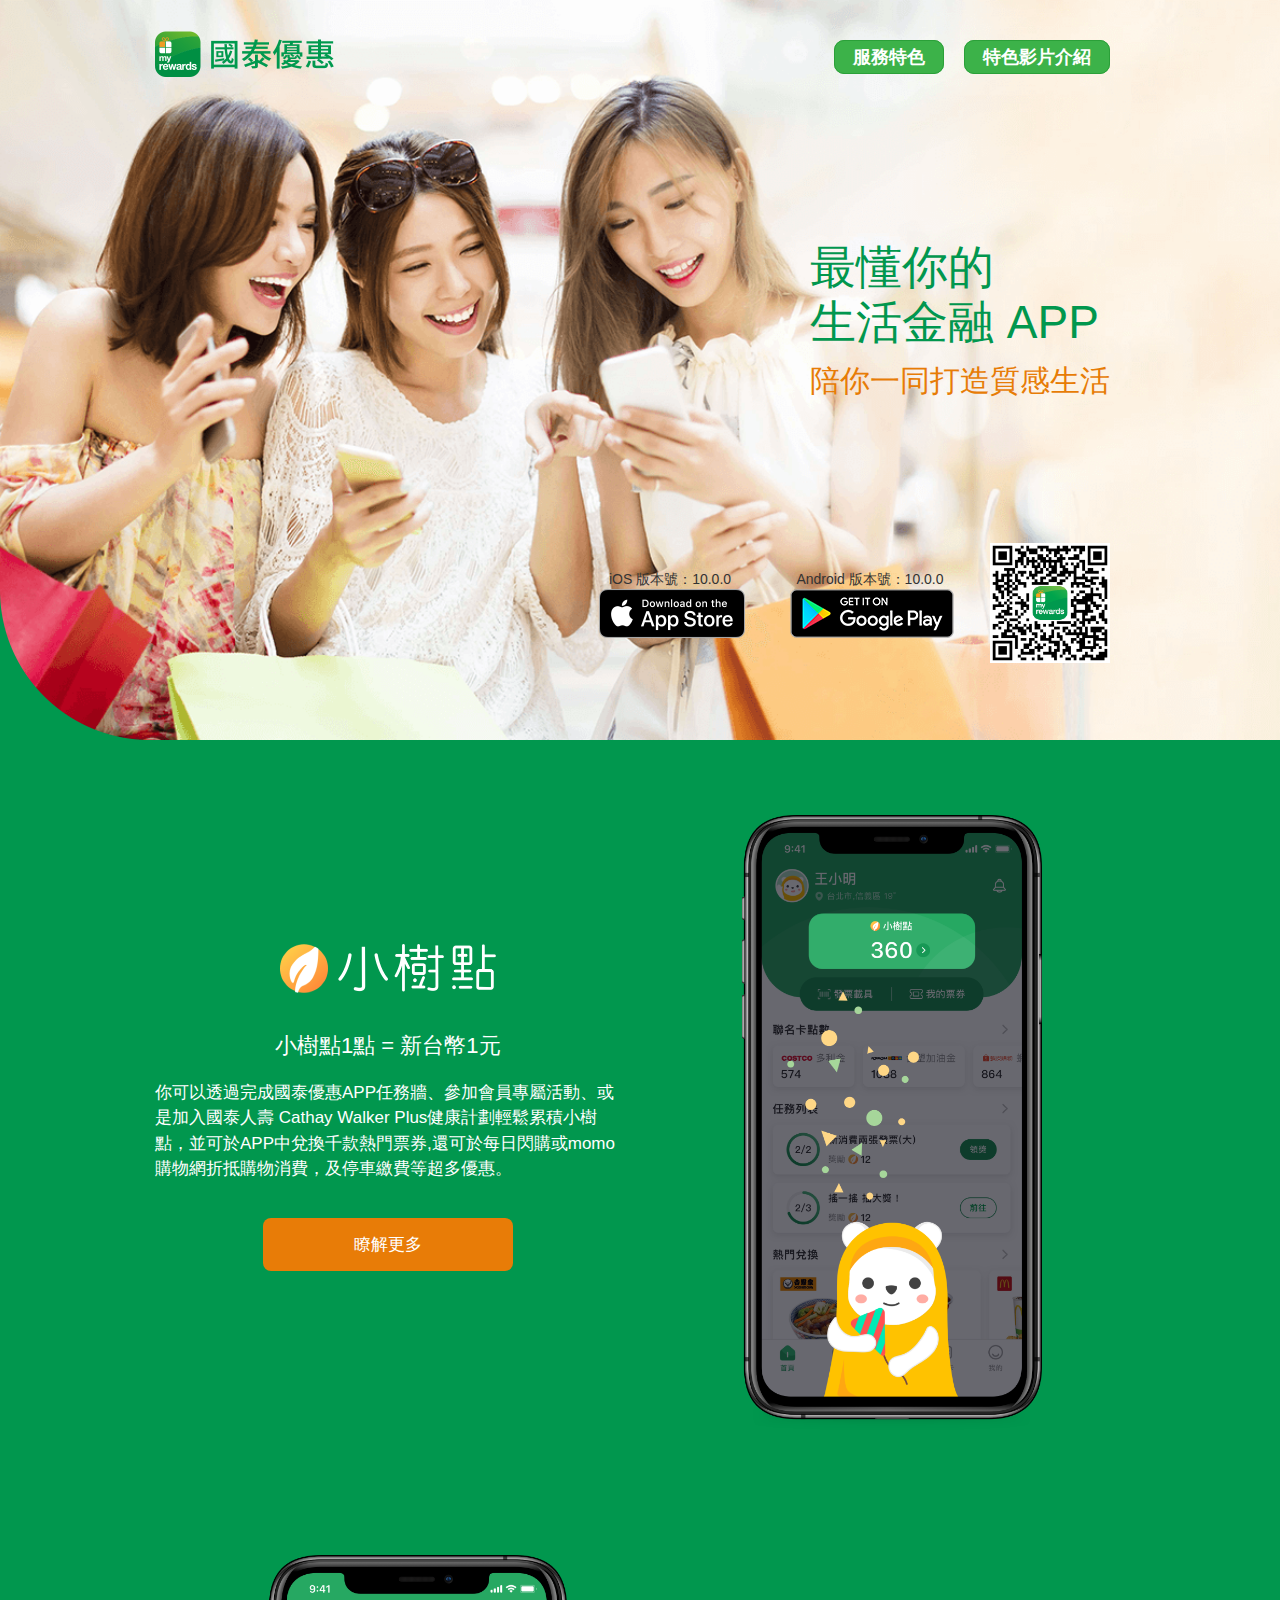
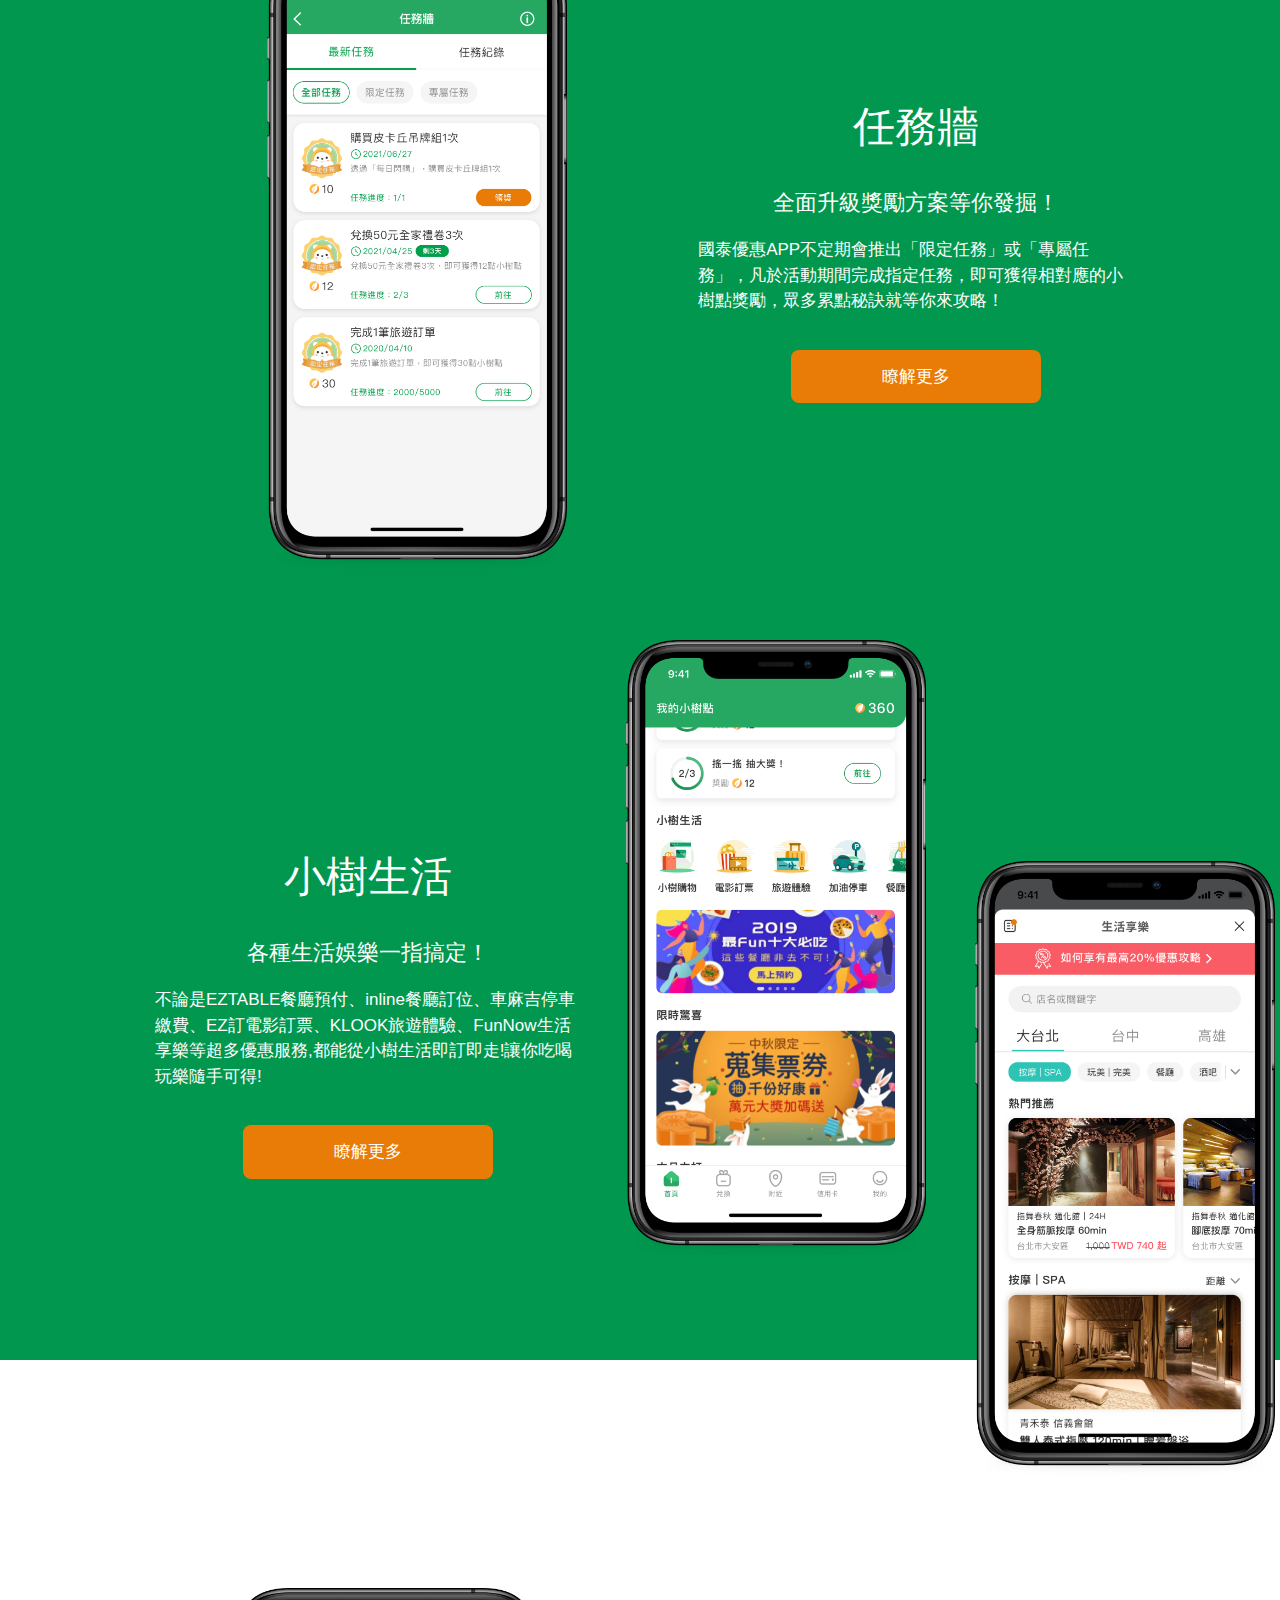
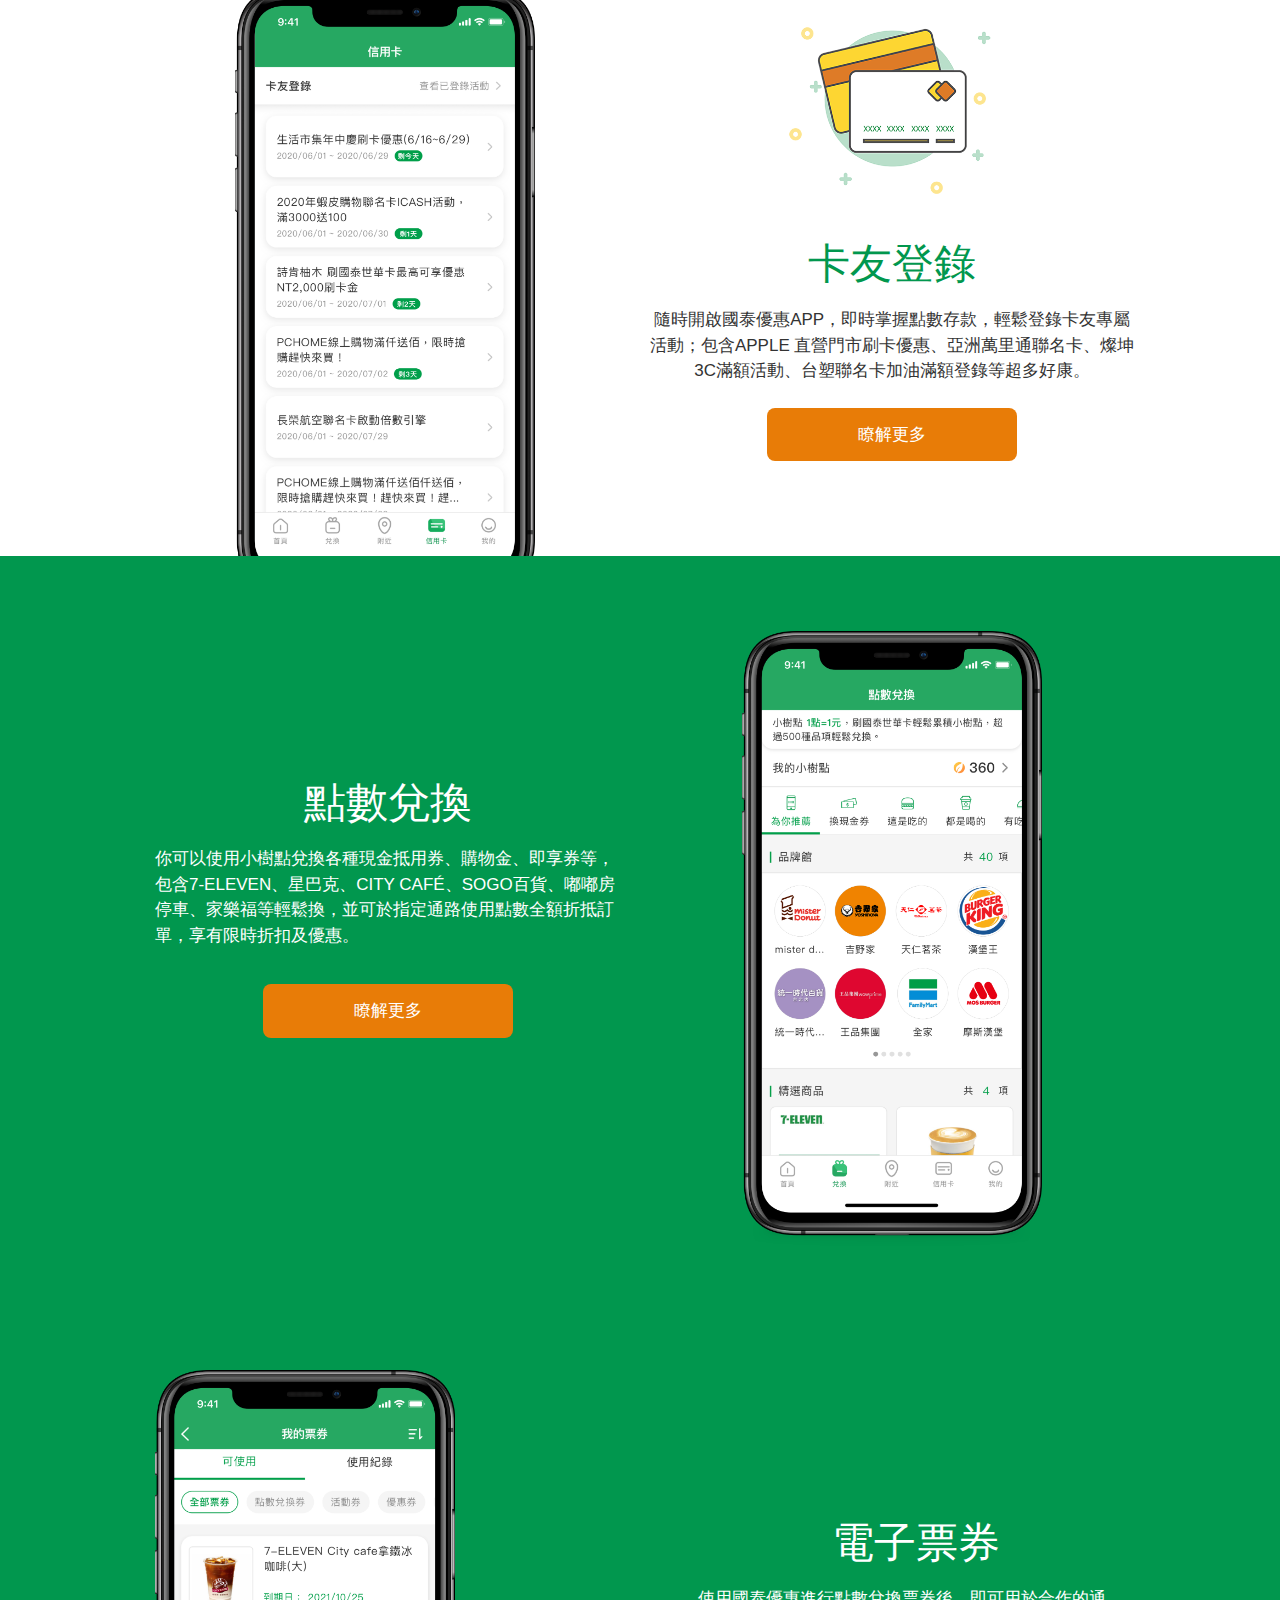
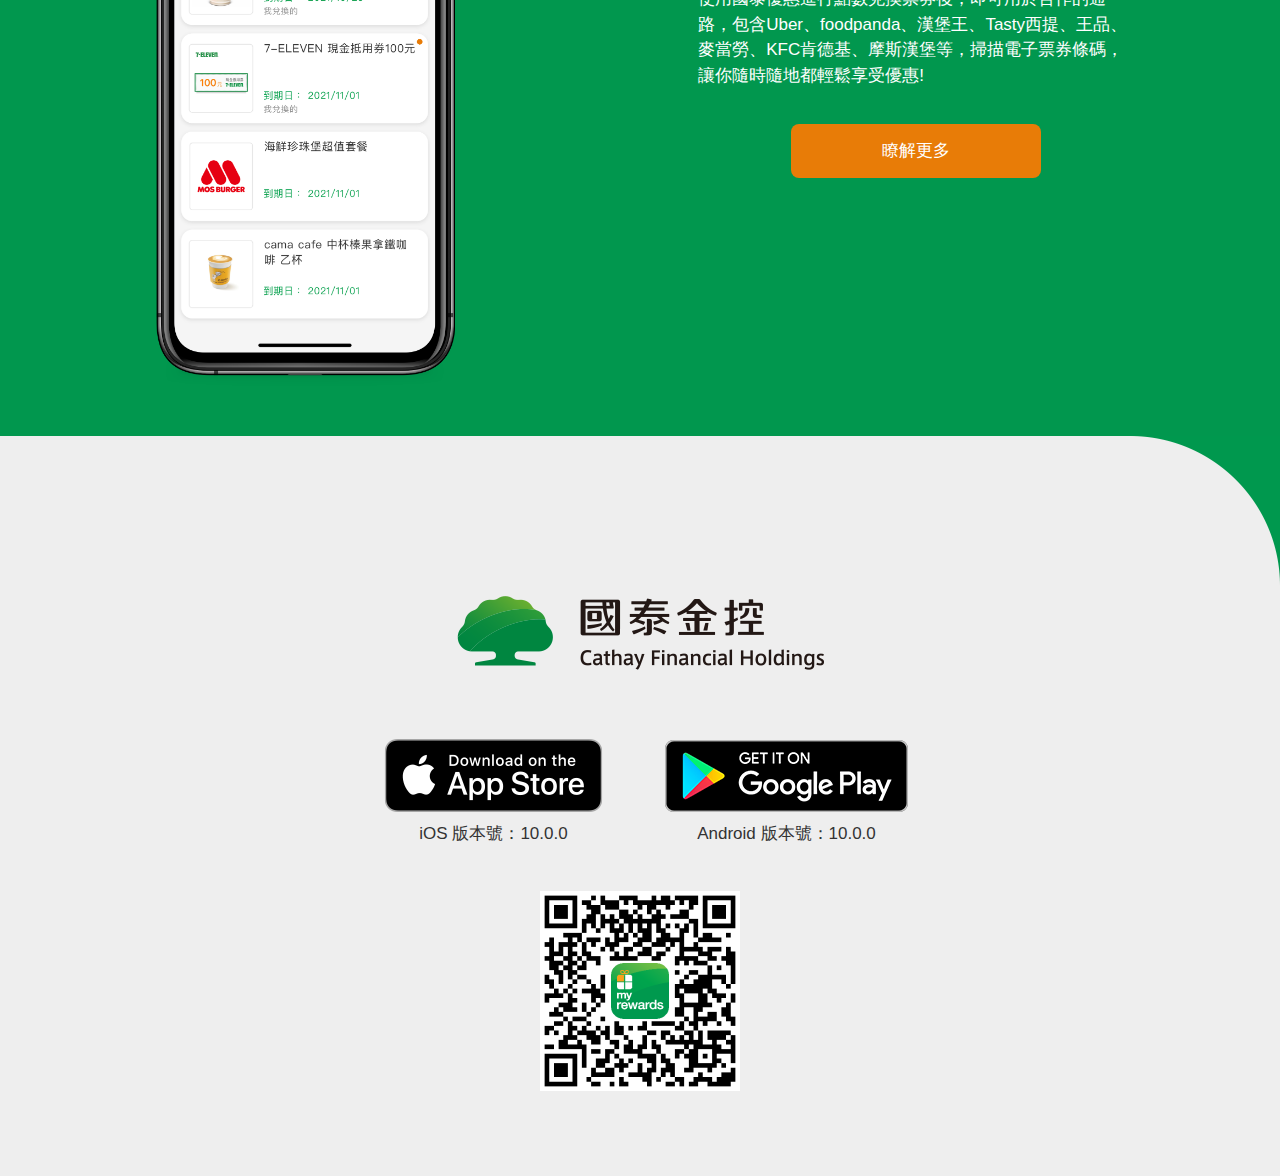
==== commit cebf9e15: "image and content fixed" ====
--- a/src/index.html
+++ b/src/index.html
@@ -152,7 +152,7 @@
                 </div>
                 <h1 class=" _intro_head" style="text-align:center;" alt="小樹點">小樹點1點 = 新台幣1元</h1>
                 <p>
-                  你可以透過完成國泰優惠APP任務牆、參加會員專屬活動,或是加入國泰人壽 Cathay Walker Plus健康計劃輕鬆累積小樹點，並可於APP中兌換千款熱門票券,還可於每日閃購或momo購物網折抵購物消費，及停車繳費等超多優惠。                </p>
+                  你可以透過完成國泰優惠APP任務牆、參加會員專屬活動、或是加入國泰人壽 Cathay Walker Plus健康計劃輕鬆累積小樹點，並可於APP中兌換千款熱門票券,還可於每日閃購或momo購物網折抵購物消費，及停車繳費等超多優惠。                </p>
                 <div class="intro_ui">
                   <a class="green-btn" href="treepoint.html">瞭解更多</a> 
                 </div>
--- a/src/css/appintro.css
+++ b/src/css/appintro.css
@@ -505,7 +505,7 @@
 .intro-set {
     text-align: center;
     line-height: 1.5em;
-    padding: 15px 0px;
+    padding: 60px 0px;
 }
 
 ._intro_img {
@@ -534,7 +534,7 @@
 
 @charset "utf-8";
 .page-index .section-one {
-    height: 700px;
+    height: 740px;
     overflow: hidden;
     position: relative;
     background-repeat: no-repeat;
@@ -3121,7 +3121,7 @@
         margin-bottom: -30vw;
     }
     .card-mobile-set {
-        padding: 0;
+        padding: 25px;
     }
     .card-mobile {
         margin: 0 auto;
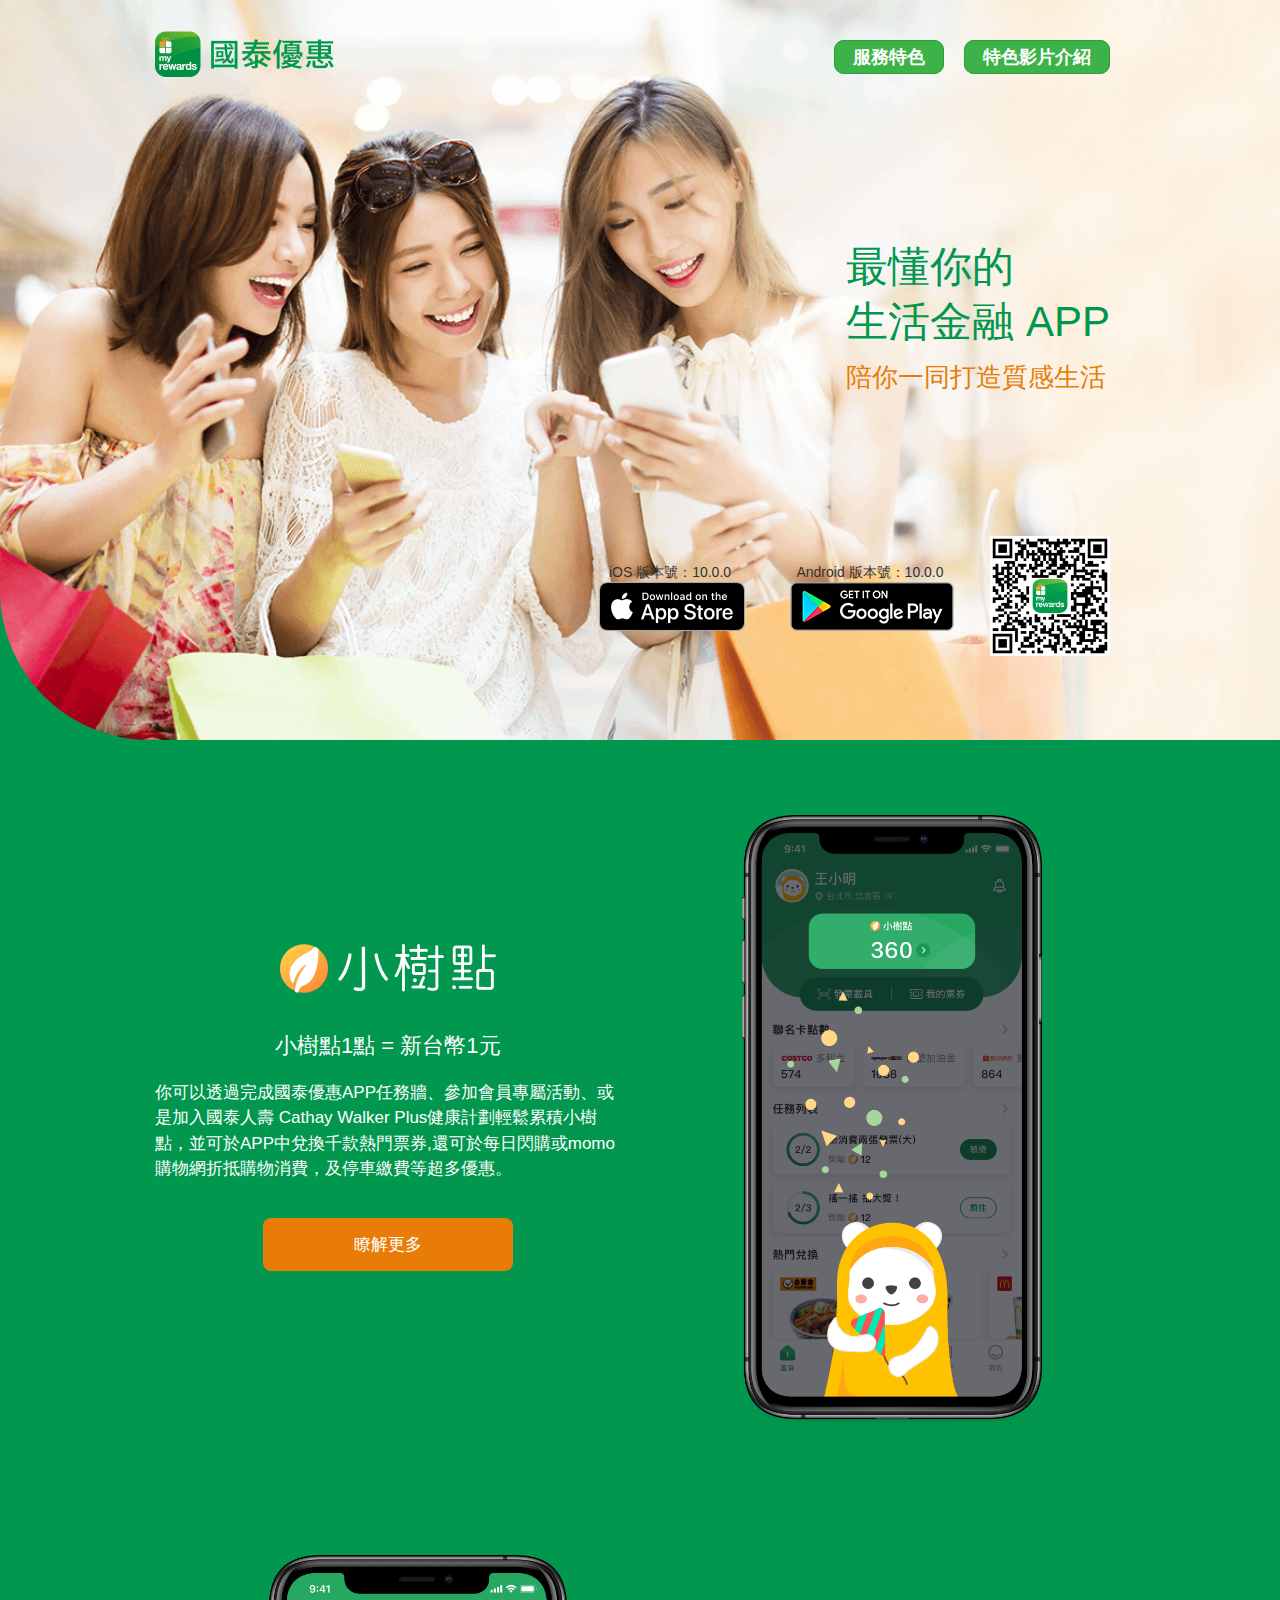
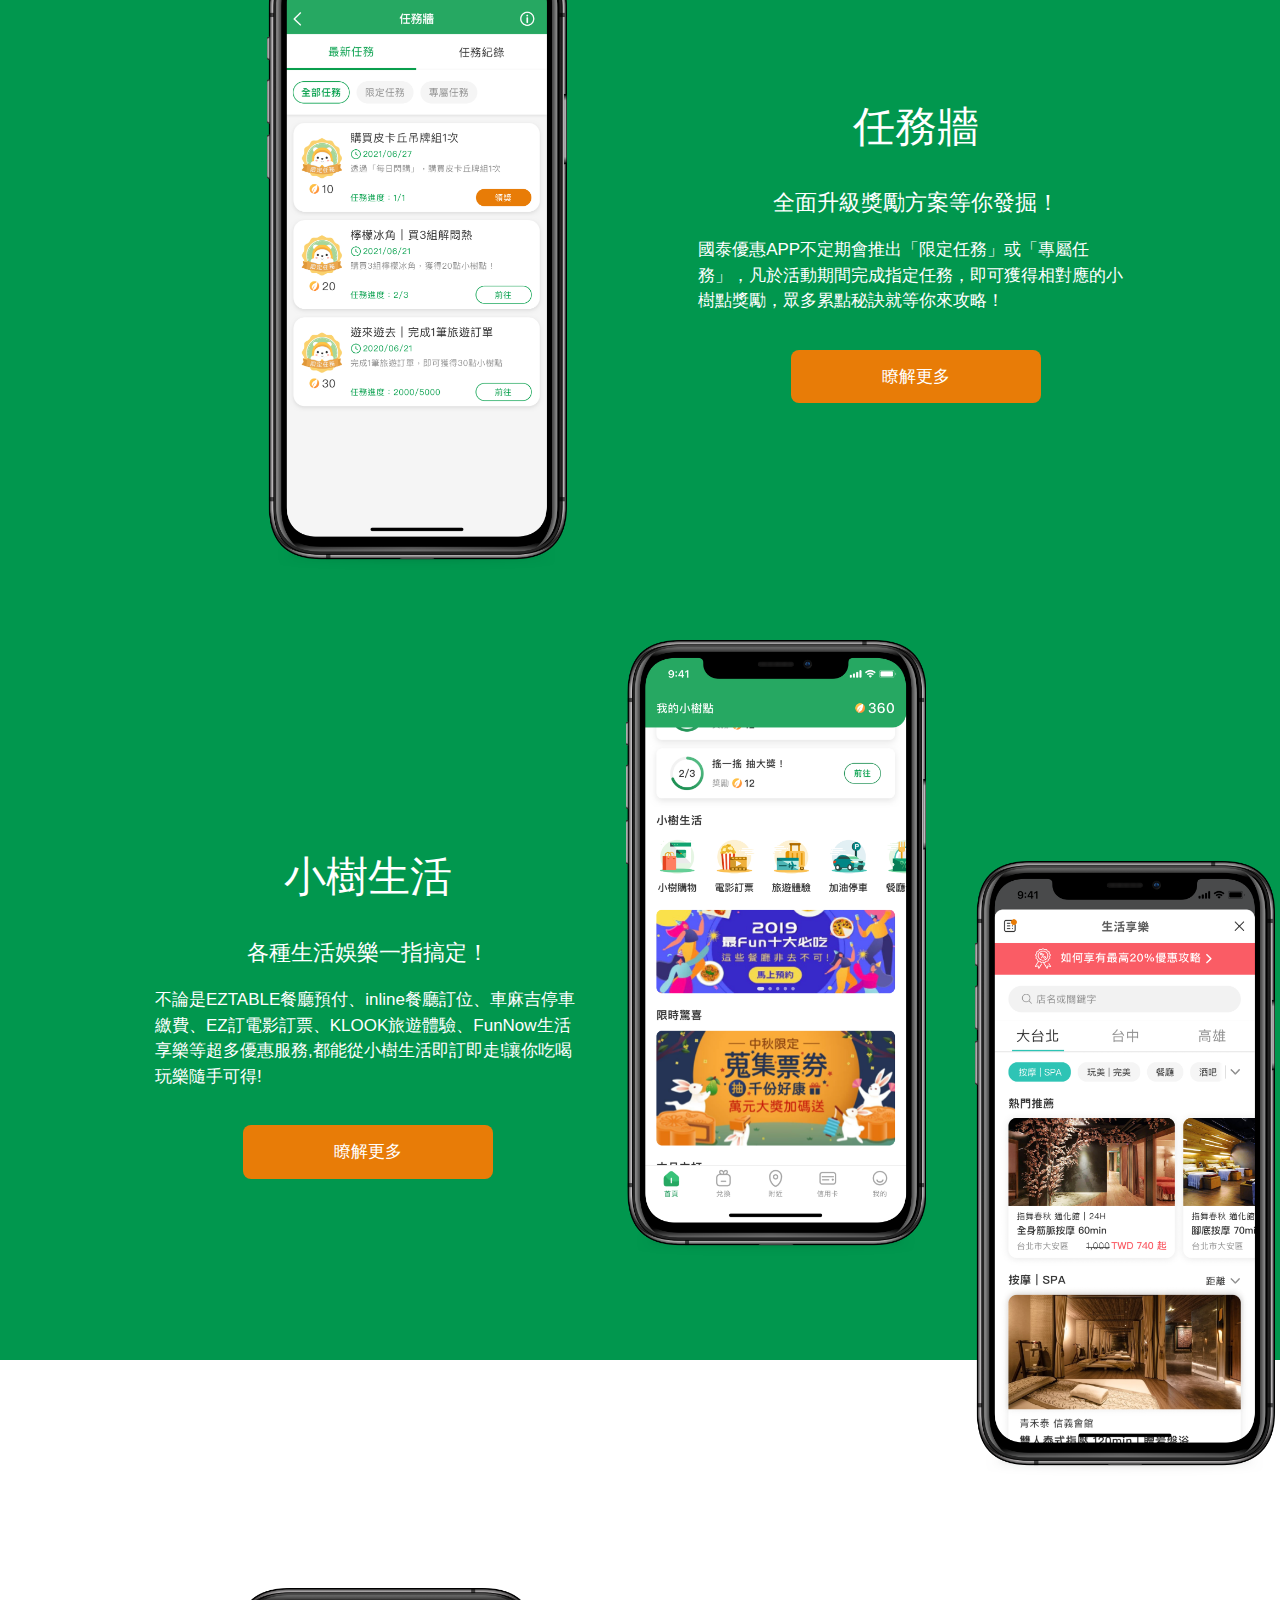
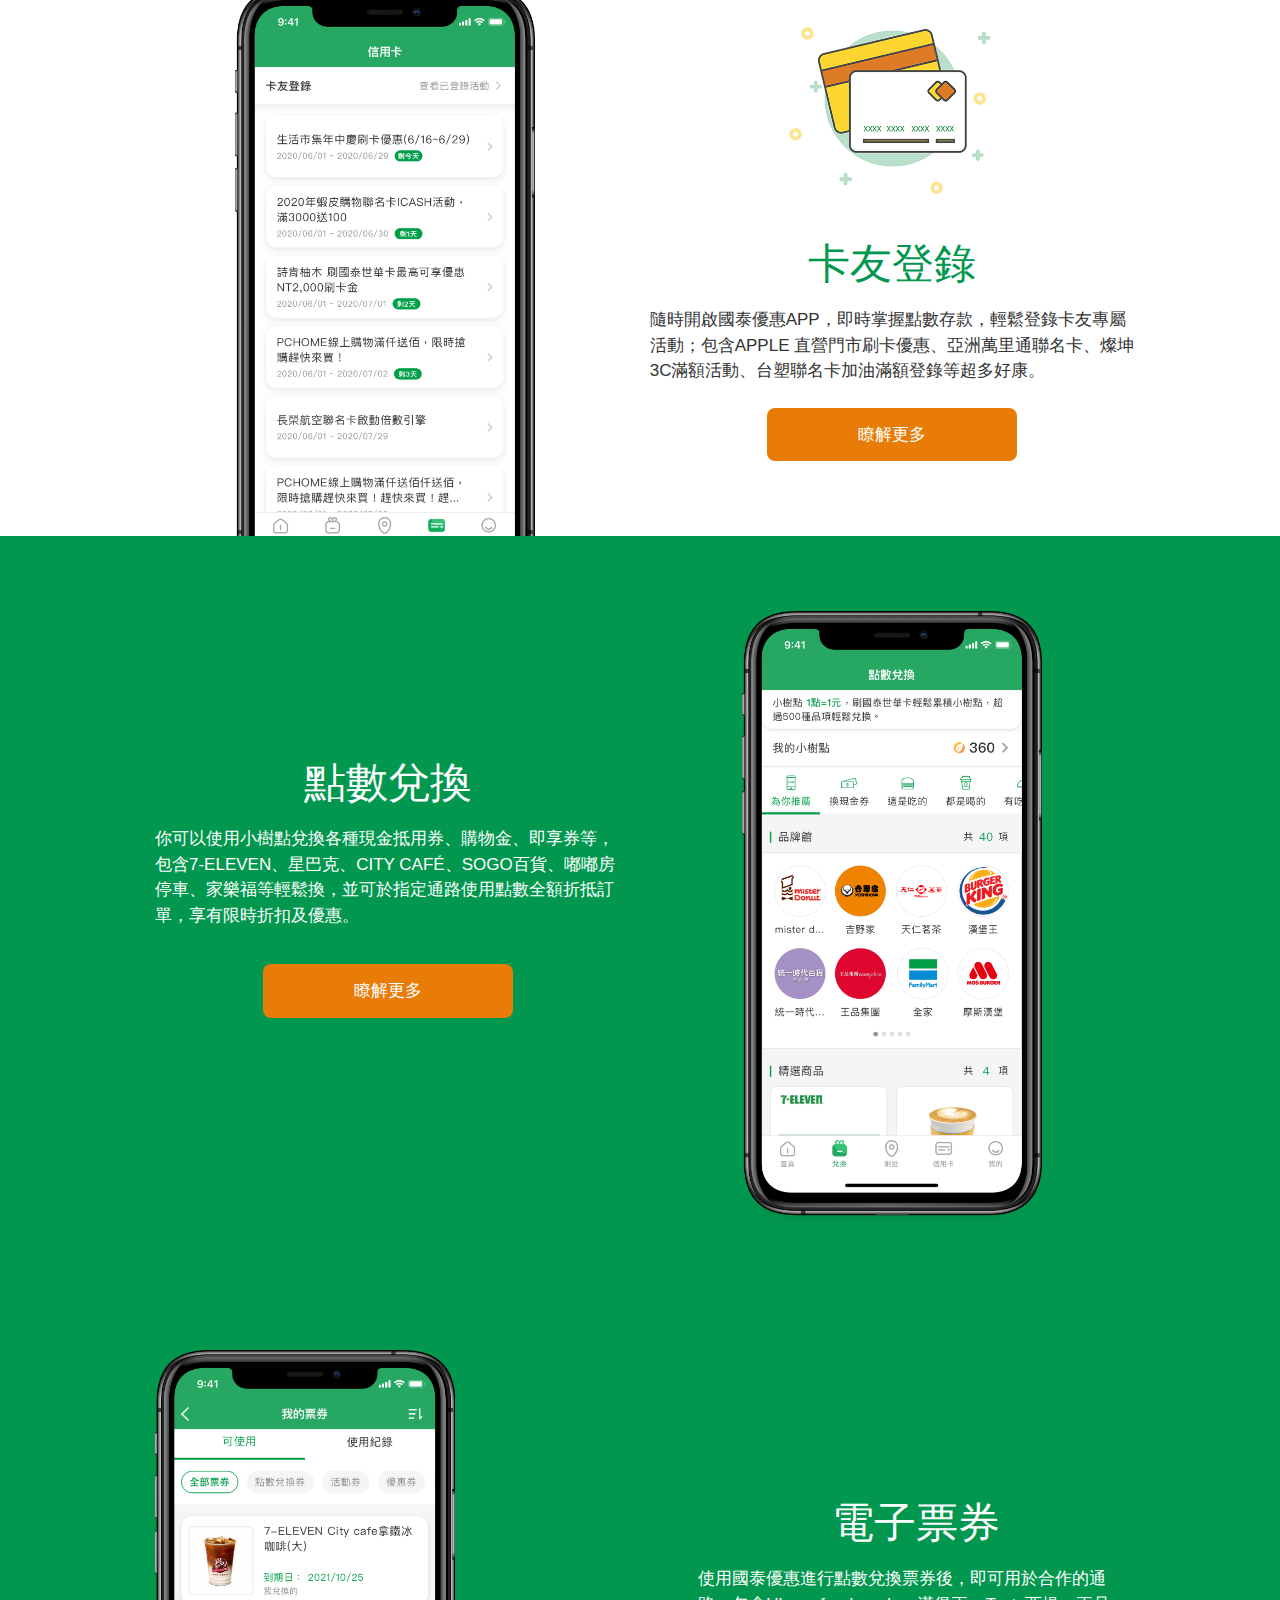
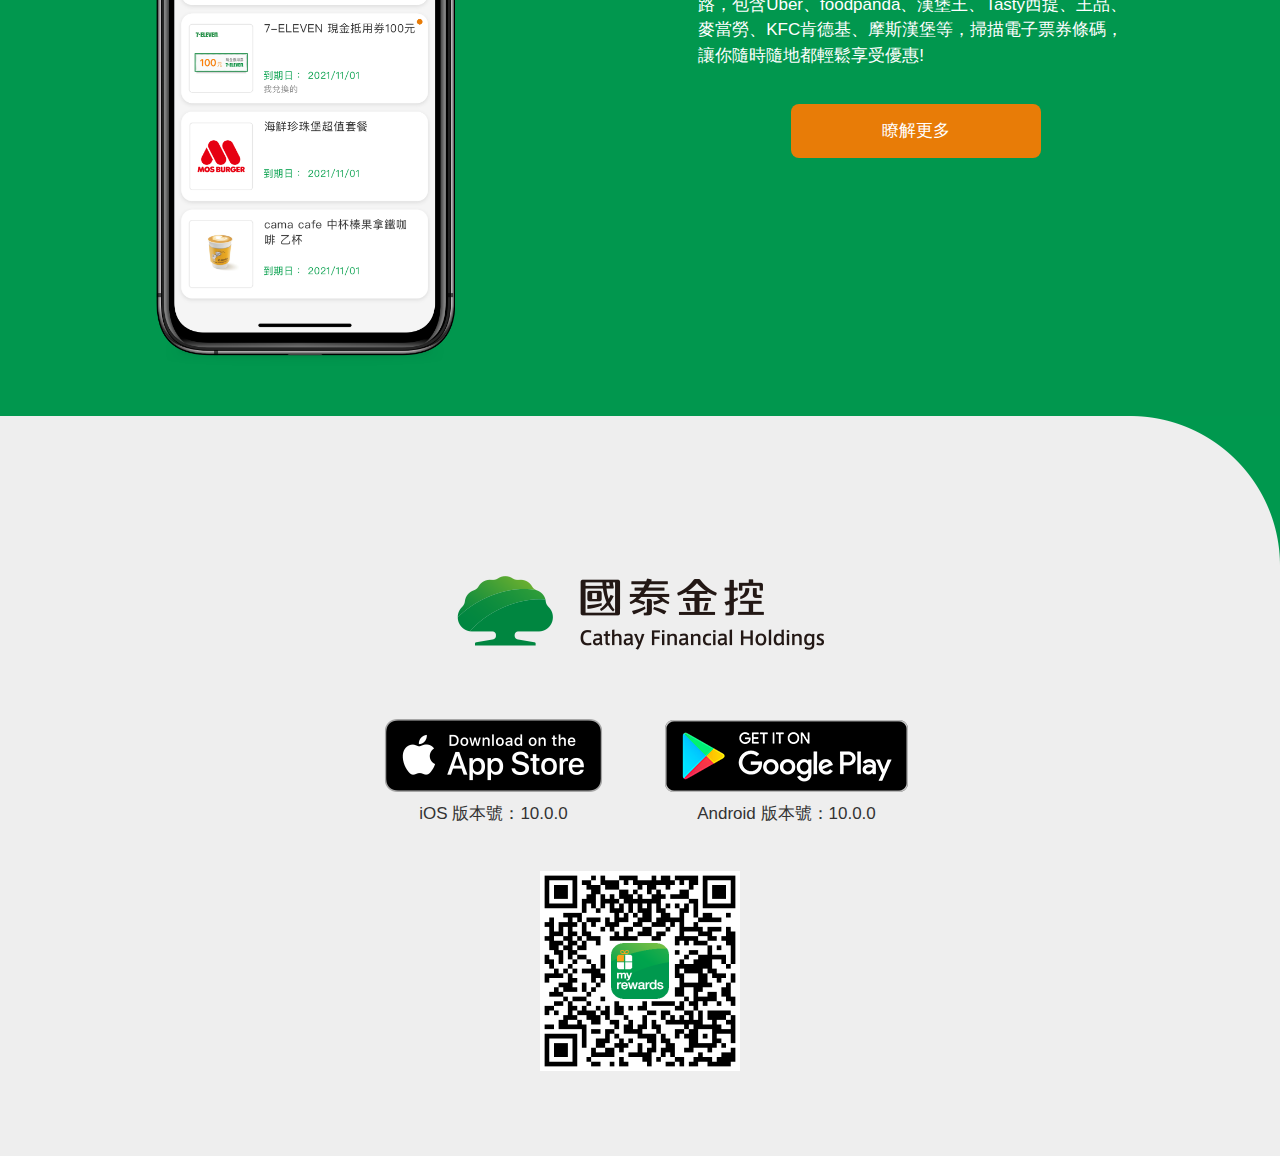
==== commit db872d9f: "update image" ====
--- a/src/index.html
+++ b/src/index.html
@@ -218,7 +218,7 @@
               <div class="intro-set green-content">
                 <div class="ix-s3-img img-sprite"></div>
                 <h3 class="green-content__title ">卡友登錄</h3>
-                <p class="green-content__text">
+                <p class="green-content__text" style="text-align: left;">
                   隨時開啟國泰優惠APP，即時掌握點數存款，輕鬆登錄卡友專屬活動；包含APPLE 直營門市刷卡優惠、亞洲萬里通聯名卡、燦坤3C滿額活動、台塑聯名卡加油滿額登錄等超多好康。                </p>
                 <div class="intro_ui">
                   <a class="green-btn" href="favorable.html">瞭解更多</a>
--- a/src/css/appintro.css
+++ b/src/css/appintro.css
@@ -1247,6 +1247,11 @@
     width:290px;
     height:583px;
     image-resolution:inherit;
+}
+
+.instruction-title {
+    font-size: 36px;
+    color:#00984E;
 }
 
 
@@ -2758,9 +2763,9 @@
 
 .app-slogan__title {
     color: rgb(1, 151, 78);
-    font-size: 46px;
-    line-height: 1.2;
-    font-weight: 400;
+    font-size: 42px;
+    line-height: 1.3;
+    font-weight: 500;
 }
 
 .app-slogan__block {
@@ -2768,8 +2773,8 @@
 }
 
 .app-slogan__subtitle {
-    font-size: 30px;
-    color: rgb(231, 124, 6);
+    font-size: 26px;
+    color:#E77C06;
     font-weight: 500;
 }
 
@@ -2844,7 +2849,7 @@
 }
 
 .page-index .section-one.section-ix-promotion {
-    height: 640px;
+    height: 620px;
 }
 
 .page-index .section-one.section-ix-storepromo {
@@ -3054,7 +3059,7 @@
 }
 
 .mobiel-page-text {
-    width: 60%;
+    width: 56%;
     padding: 0 20px;
 }
 
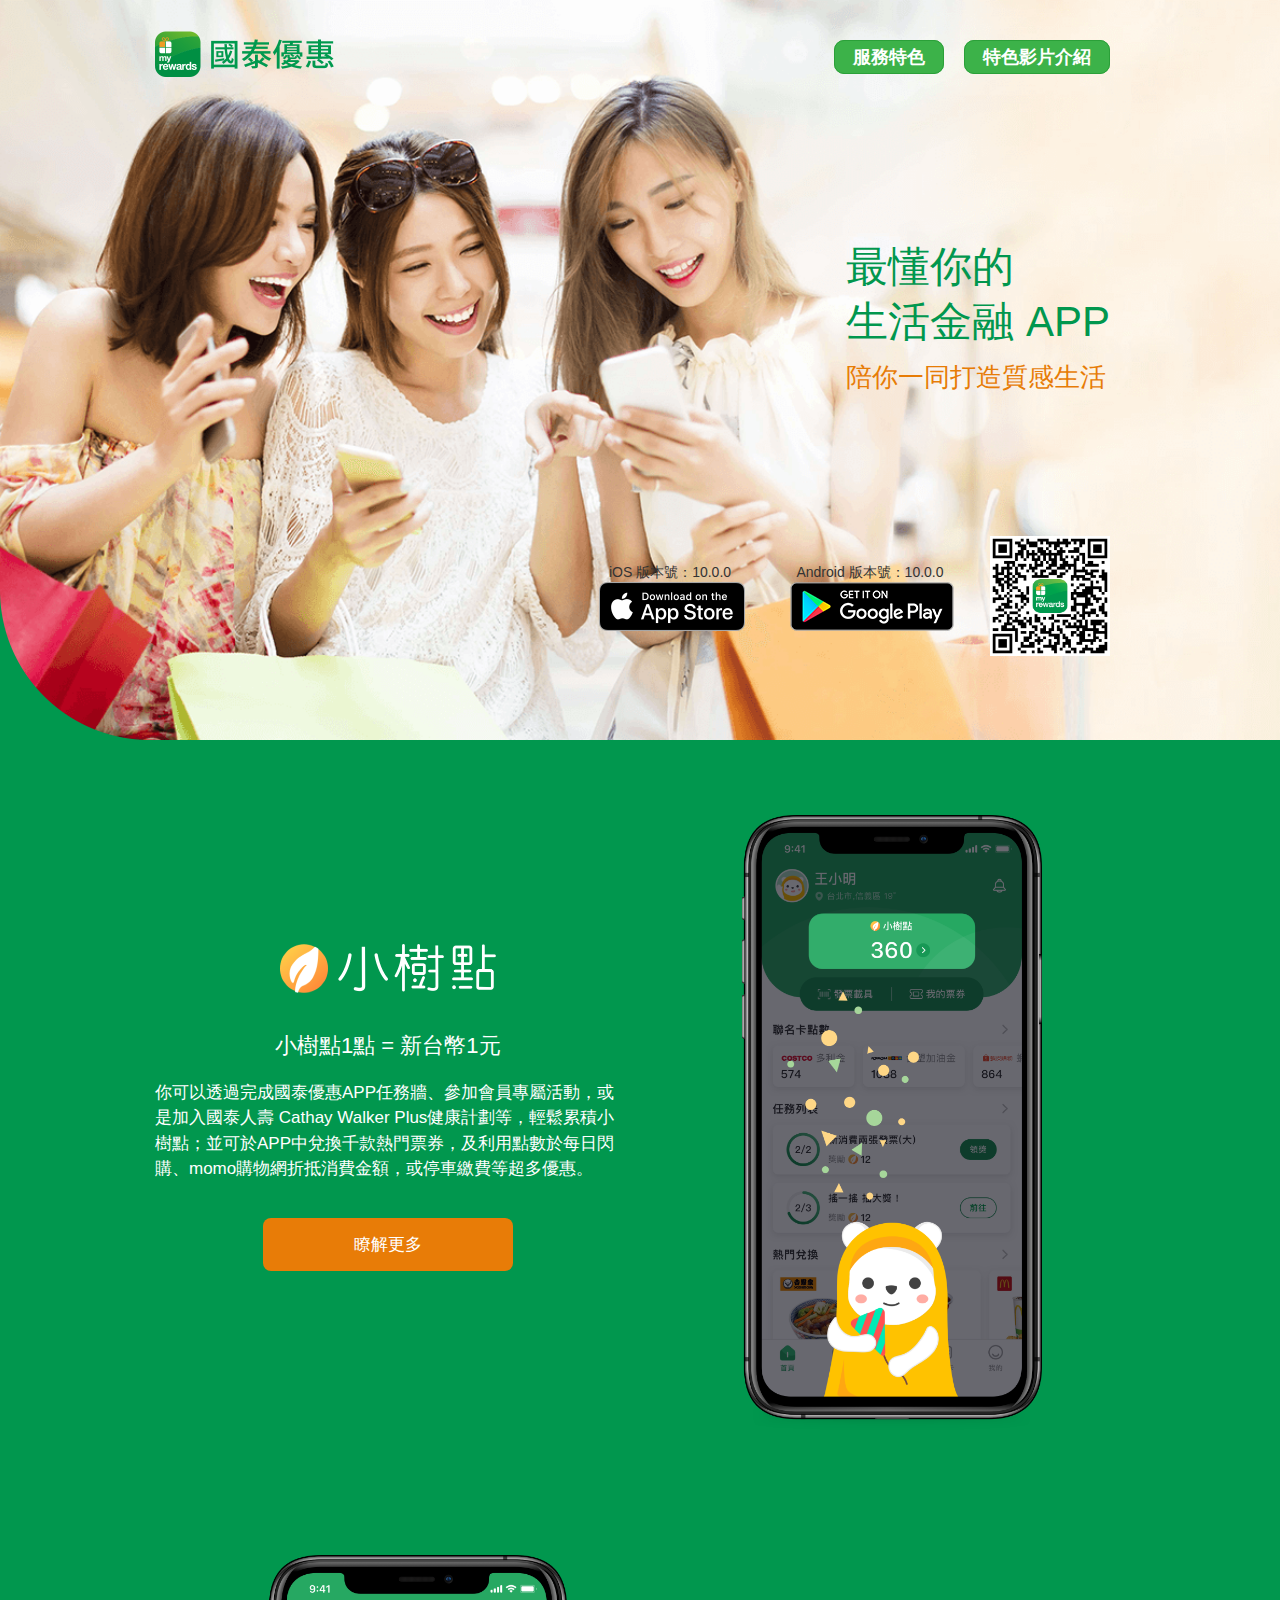
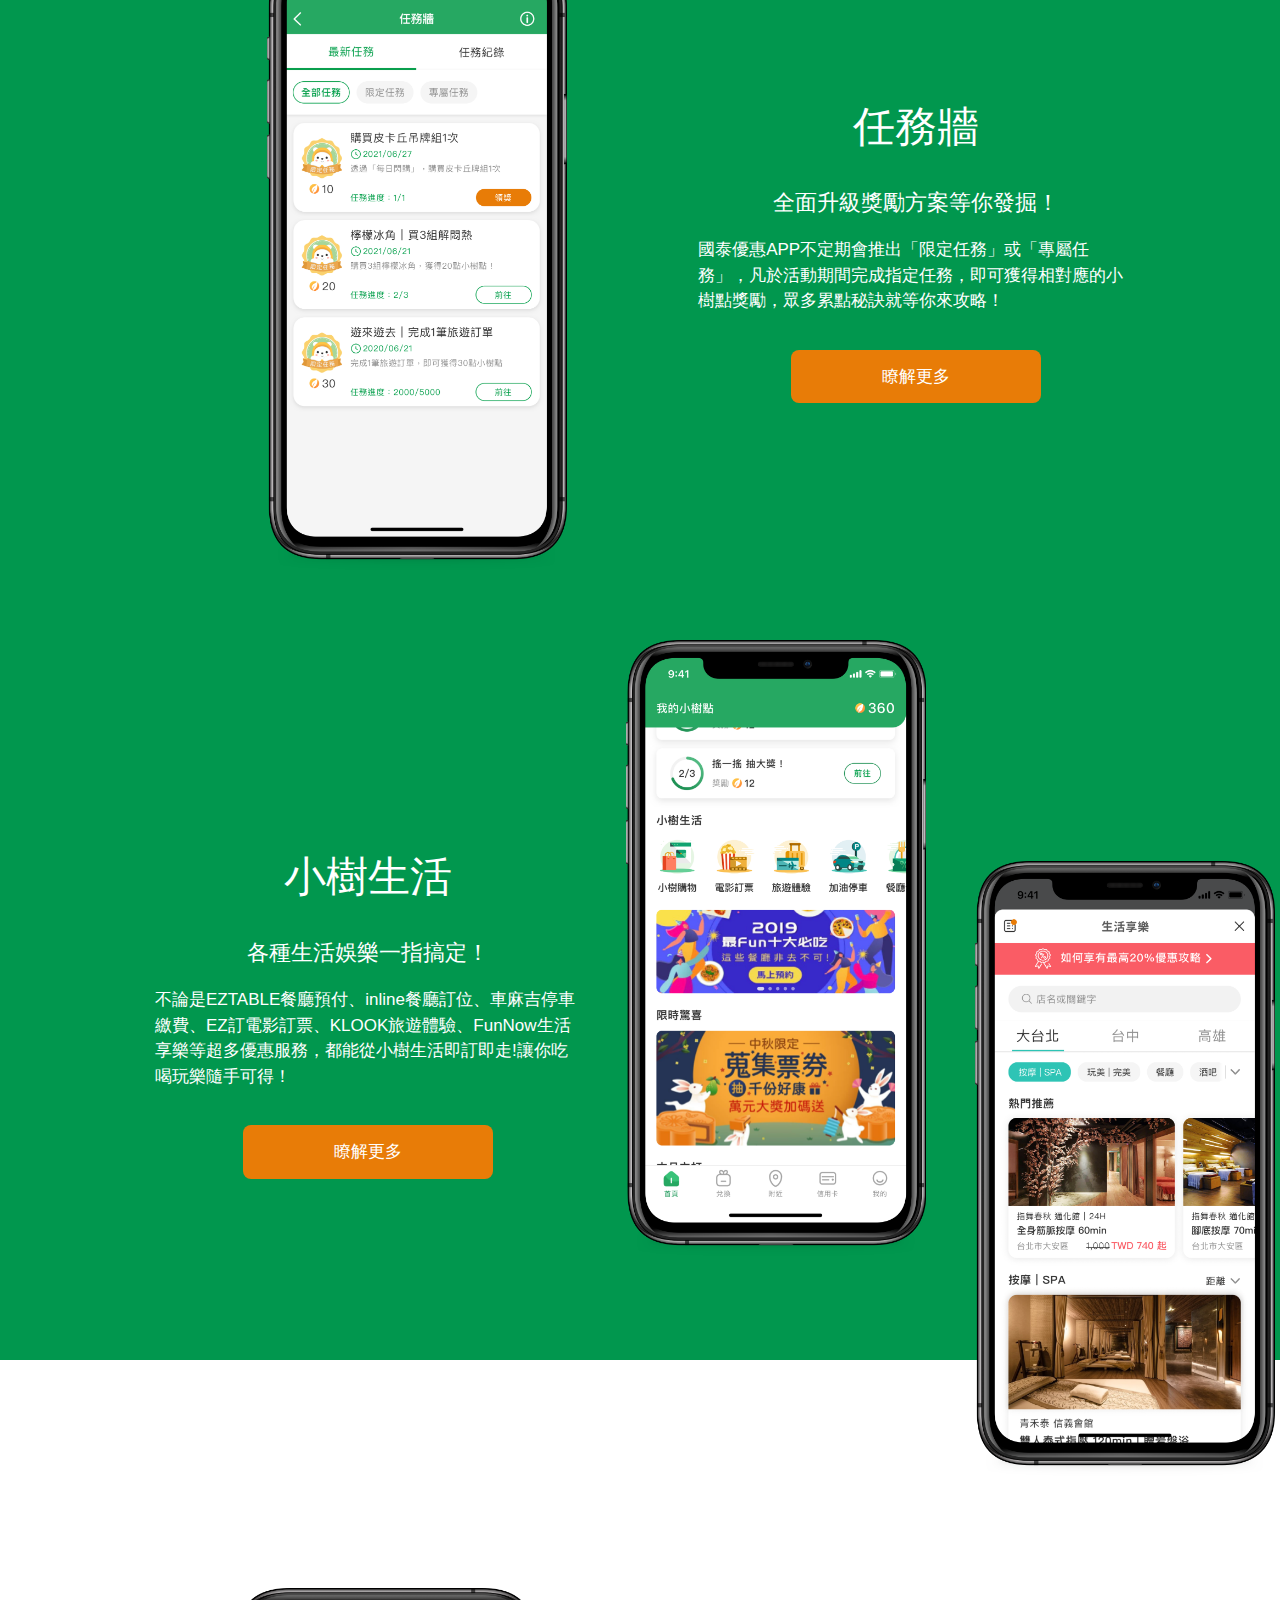
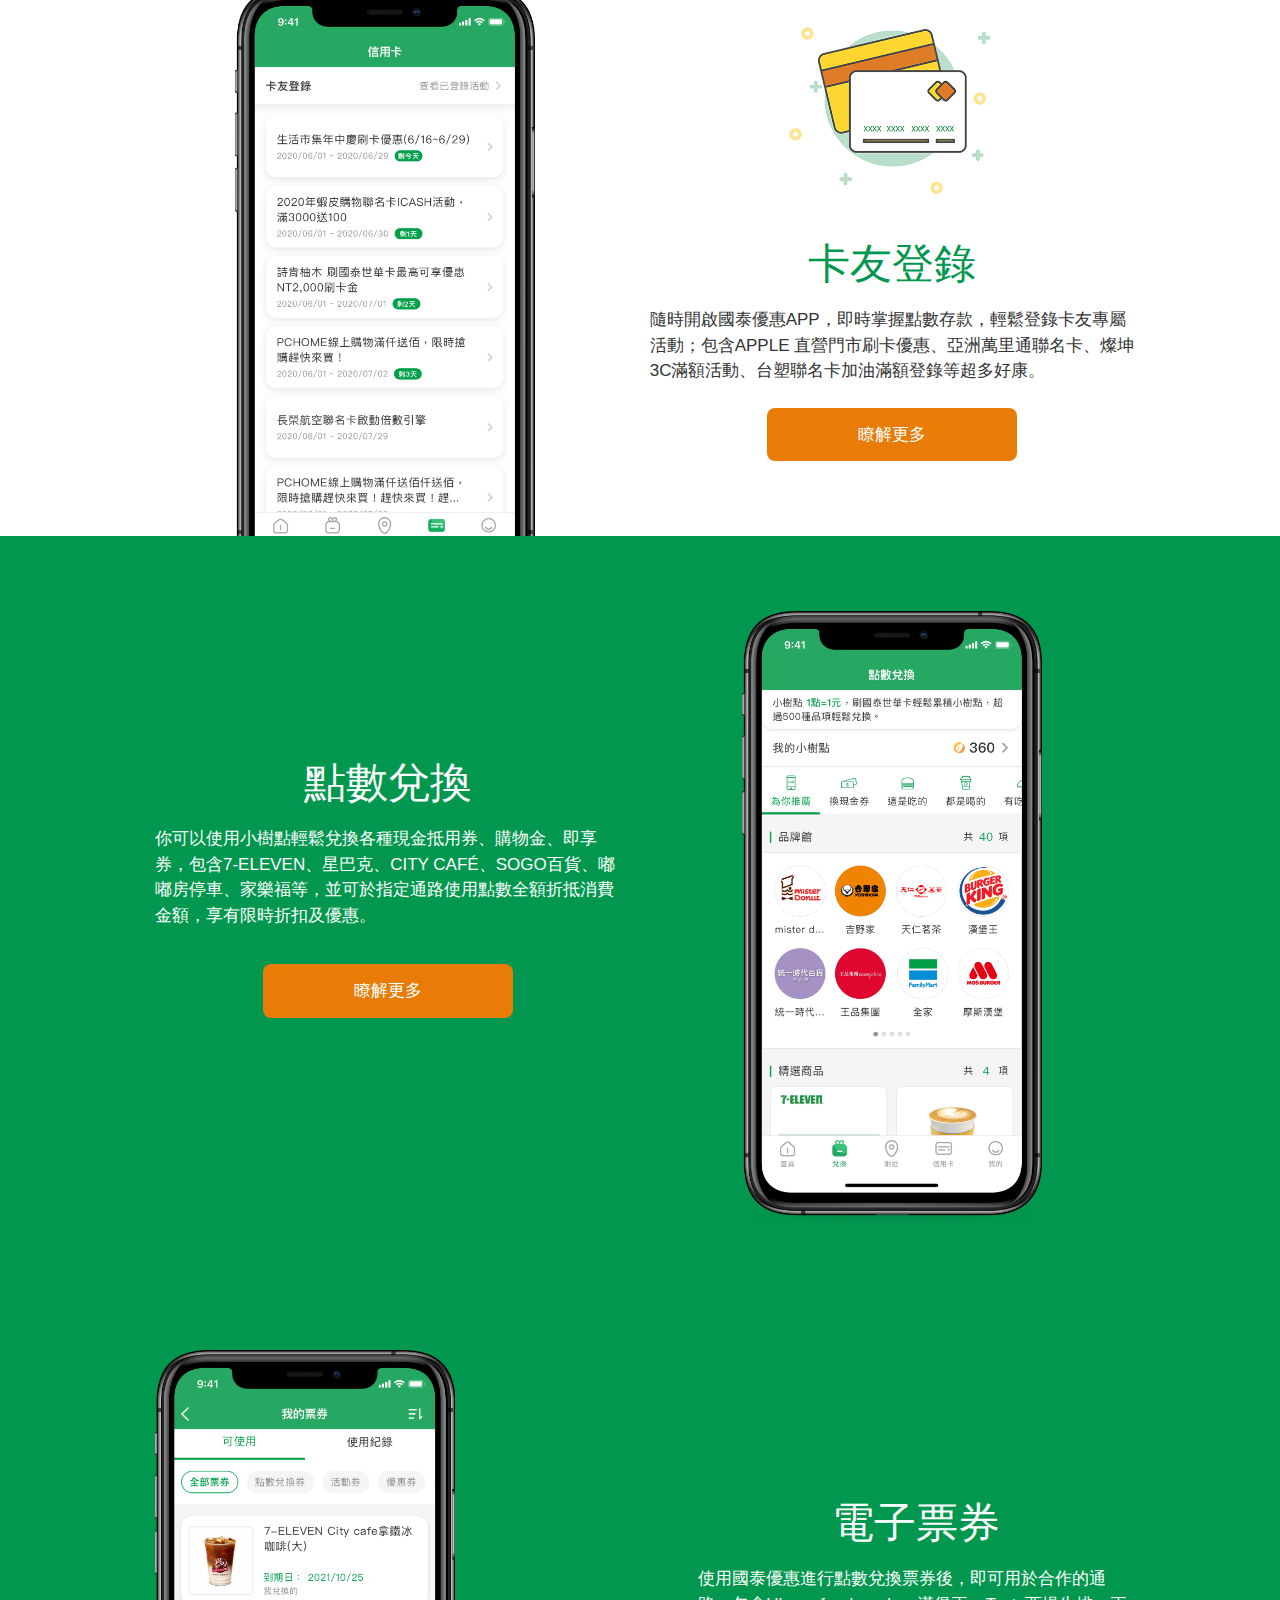
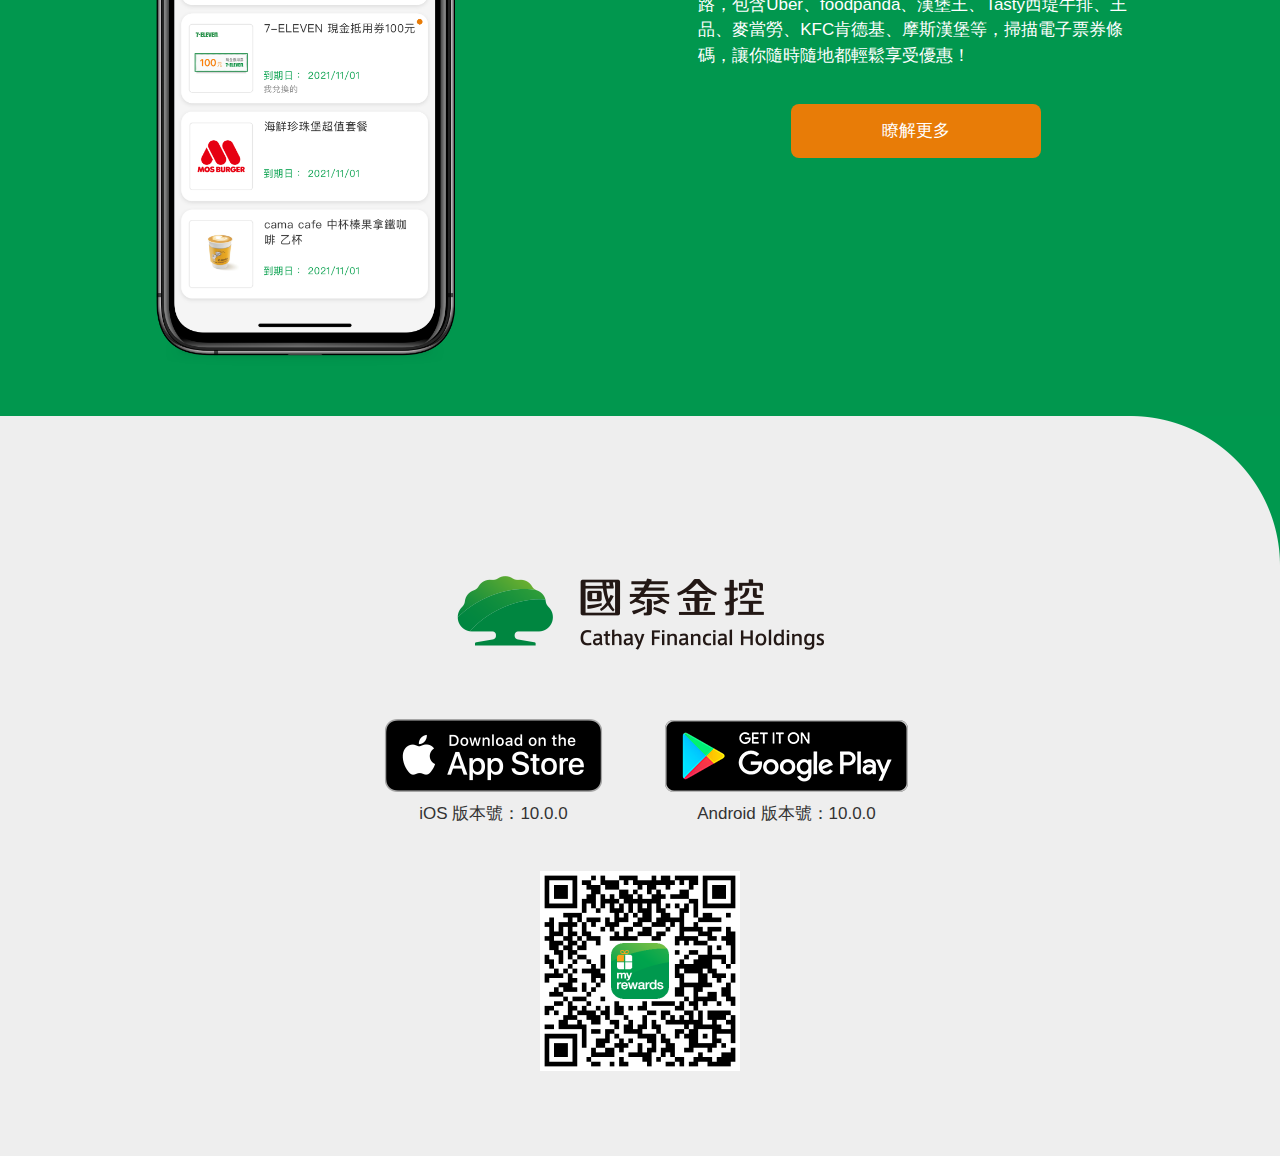
==== commit 4d471a12: "fixed" ====
--- a/src/index.html
+++ b/src/index.html
@@ -9,8 +9,8 @@
   <meta http-equiv="Content-Type" content="text/html; charset=UTF-8" />
   <meta http-equiv="X-UA-Compatible" content="IE=edge,chrome=1">
   <meta name="keywords" content="國泰優惠、國泰、優惠、好康、信用卡、信用卡優惠、點數折抵、國泰卡友優惠、國泰新戶好禮、特店優惠、行動兌換、電子票券、折扣、Cathay、MyRewards、行動生活">
-  <meta name="Description" content="現在就立即下載國泰優惠 MyRewards APP，吃喝玩樂一指搞定，陪你一同打造質感生活">
-  <title>國泰優惠 MyRewards - 最懂你的生活金融APP</title>
+  <meta name="Description" content="最懂你生活的金融APP，陪你一同打造質感生活">
+  <title>國泰優惠 MyRewards</title>
   
   <link href="css/bootstrap.min.css" rel="stylesheet" type="text/css" />
   <link rel="shortcut icon" type="image/png" href="images/icon_mr_140.png"/>
@@ -152,7 +152,8 @@
                 </div>
                 <h1 class=" _intro_head" style="text-align:center;" alt="小樹點">小樹點1點 = 新台幣1元</h1>
                 <p>
-                  你可以透過完成國泰優惠APP任務牆、參加會員專屬活動、或是加入國泰人壽 Cathay Walker Plus健康計劃輕鬆累積小樹點，並可於APP中兌換千款熱門票券,還可於每日閃購或momo購物網折抵購物消費，及停車繳費等超多優惠。                </p>
+                  你可以透過完成國泰優惠APP任務牆、參加會員專屬活動，或是加入國泰人壽 Cathay Walker Plus健康計劃等，輕鬆累積小樹點；並可於APP中兌換千款熱門票券，及利用點數於每日閃購、momo購物網折抵消費金額，或停車繳費等超多優惠。
+                </p>
                 <div class="intro_ui">
                   <a class="green-btn" href="treepoint.html">瞭解更多</a> 
                 </div>
@@ -196,7 +197,7 @@
                 <h3 class="white-content__title">小樹生活</h3>
                 <h1 class=" _intro_head" style="text-align:center;" alt="小樹點">各種生活娛樂一指搞定！</h1>
                 <p>
-                  不論是EZTABLE餐廳預付、inline餐廳訂位、車麻吉停車繳費、EZ訂電影訂票、KLOOK旅遊體驗、FunNow生活享樂等超多優惠服務,都能從小樹生活即訂即走!讓你吃喝玩樂隨手可得! <div class="intro_ui">
+                  不論是EZTABLE餐廳預付、inline餐廳訂位、車麻吉停車繳費、EZ訂電影訂票、KLOOK旅遊體驗、FunNow生活享樂等超多優惠服務，都能從小樹生活即訂即走!讓你吃喝玩樂隨手可得！ <div class="intro_ui">
                   <a class="green-btn" href="tsp.html">瞭解更多</a>
                 </div>
               </div>
@@ -241,7 +242,8 @@
               <div class="intro-set white-content">
                 <h3 class="white-content__title">點數兌換</h3>
                 <p>
-                  你可以使用小樹點兌換各種現金抵用券、購物金、即享券等，包含7-ELEVEN、星巴克、CITY CAFÉ、SOGO百貨、嘟嘟房停車、家樂福等輕鬆換，並可於指定通路使用點數全額折抵訂單，享有限時折扣及優惠。</p>
+你可以使用小樹點輕鬆兌換各種現金抵用券、購物金、即享券，包含7-ELEVEN、星巴克、CITY CAFÉ、SOGO百貨、嘟嘟房停車、家樂福等，並可於指定通路使用點數全額折抵消費金額，享有限時折扣及優惠。
+                </p>
                 <div class="intro_ui">
                   <a class="green-btn" href="point.html">瞭解更多</a>
                 </div>
@@ -259,7 +261,7 @@
               <div class="intro-set white-content">
                 <h3 class="white-content__title">電子票券</h3>
                 <p>
-                  使用國泰優惠進行點數兌換票券後，即可用於合作的通路，包含Uber、foodpanda、漢堡王、Tasty西提、王品、麥當勞、KFC肯德基、摩斯漢堡等，掃描電子票券條碼，讓你隨時隨地都輕鬆享受優惠!                
+                  使用國泰優惠進行點數兌換票券後，即可用於合作的通路，包含Uber、foodpanda、漢堡王、Tasty西堤牛排、王品、麥當勞、KFC肯德基、摩斯漢堡等，掃描電子票券條碼，讓你隨時隨地都輕鬆享受優惠！            
                 </p>
                 <div class="intro_ui">
                   <a class="green-btn" href="exchange.html">瞭解更多</a>
--- a/src/css/appintro.css
+++ b/src/css/appintro.css
@@ -701,6 +701,9 @@
     display: none;
 }
 
+
+
+
 .isie .card-screens ._shadow {
     position: absolute;
     width: 104%;
@@ -1944,9 +1947,11 @@
     .view-on-mobile {
         display: block;
     }
-    .view-on-mobile-mini {
+    
+/*     .view-on-mobile-mini {
         display: none !important;
-    }
+    } */
+
     .view-on-destop {
         display: none;
     }
@@ -2642,6 +2647,7 @@
 
 .green-content__text {
     padding-bottom: 14px;
+
 }
 
 .green-content__ul {
@@ -3079,6 +3085,11 @@
     .ix-s2-mobile-2 {
         display: none;
     }
+
+    .mobiel-page-text {
+        width: 100%;
+        padding: 0 20px;
+    }
     .page-treepoint-cover .card-page-left .card-mobile {
         margin-left: 0px;
         margin-top: 0px;
@@ -3110,6 +3121,14 @@
 @media all and (max-width: 767px) {
     .page-logo img {
         width: auto;
+    }
+    .hide-on-mobile {
+        display: none;
+    }
+    .green-content__text {
+        padding-bottom: 20px;
+        padding-right: 40px;
+        padding-left: 40px;
     }
     .page-cover-group .container.treepoint-container {
         height: auto;
@@ -3269,6 +3288,10 @@
         height: auto;
         padding-bottom: 40px;
     }
+
+    .section-right.mobiel-page-text .page-intro-set {
+        padding: 40px 0 60px 0;
+    }
 }
 
 @media all and (max-width: 500px) and (orientation: Portrait) {
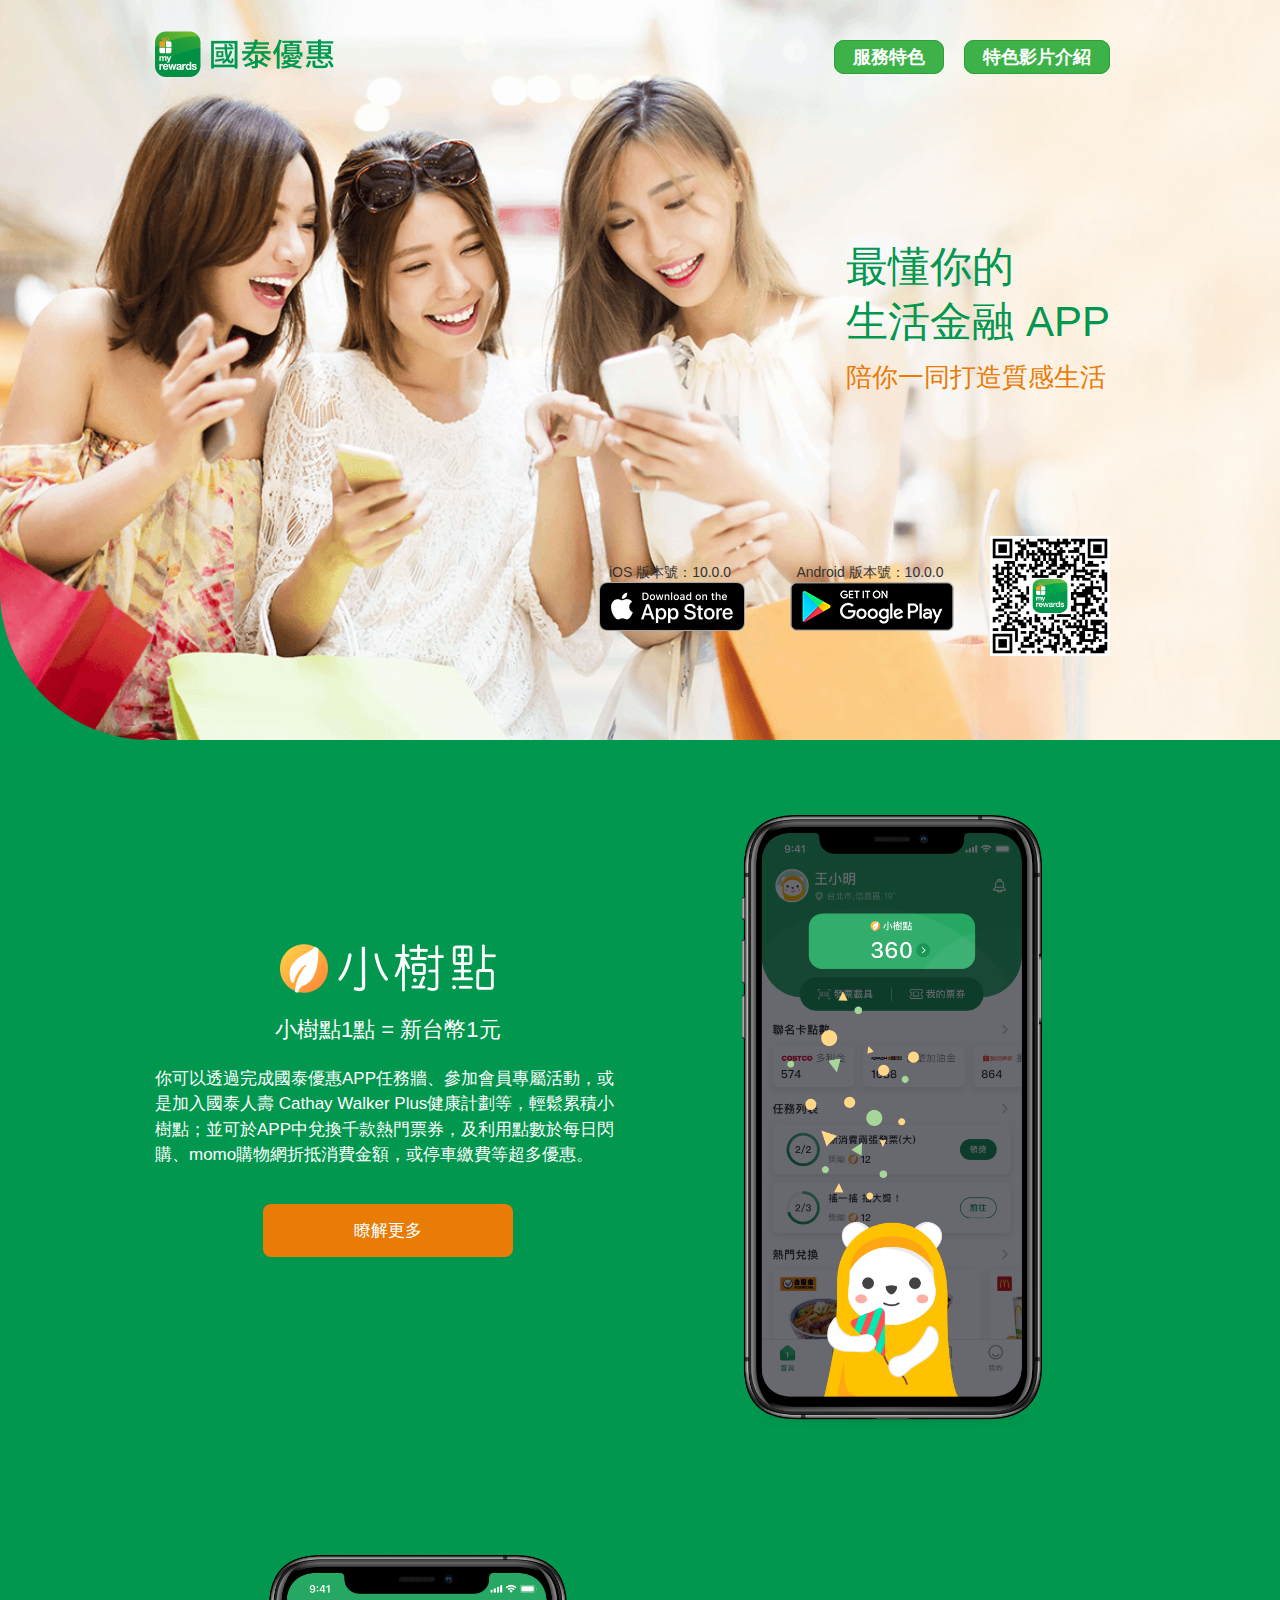
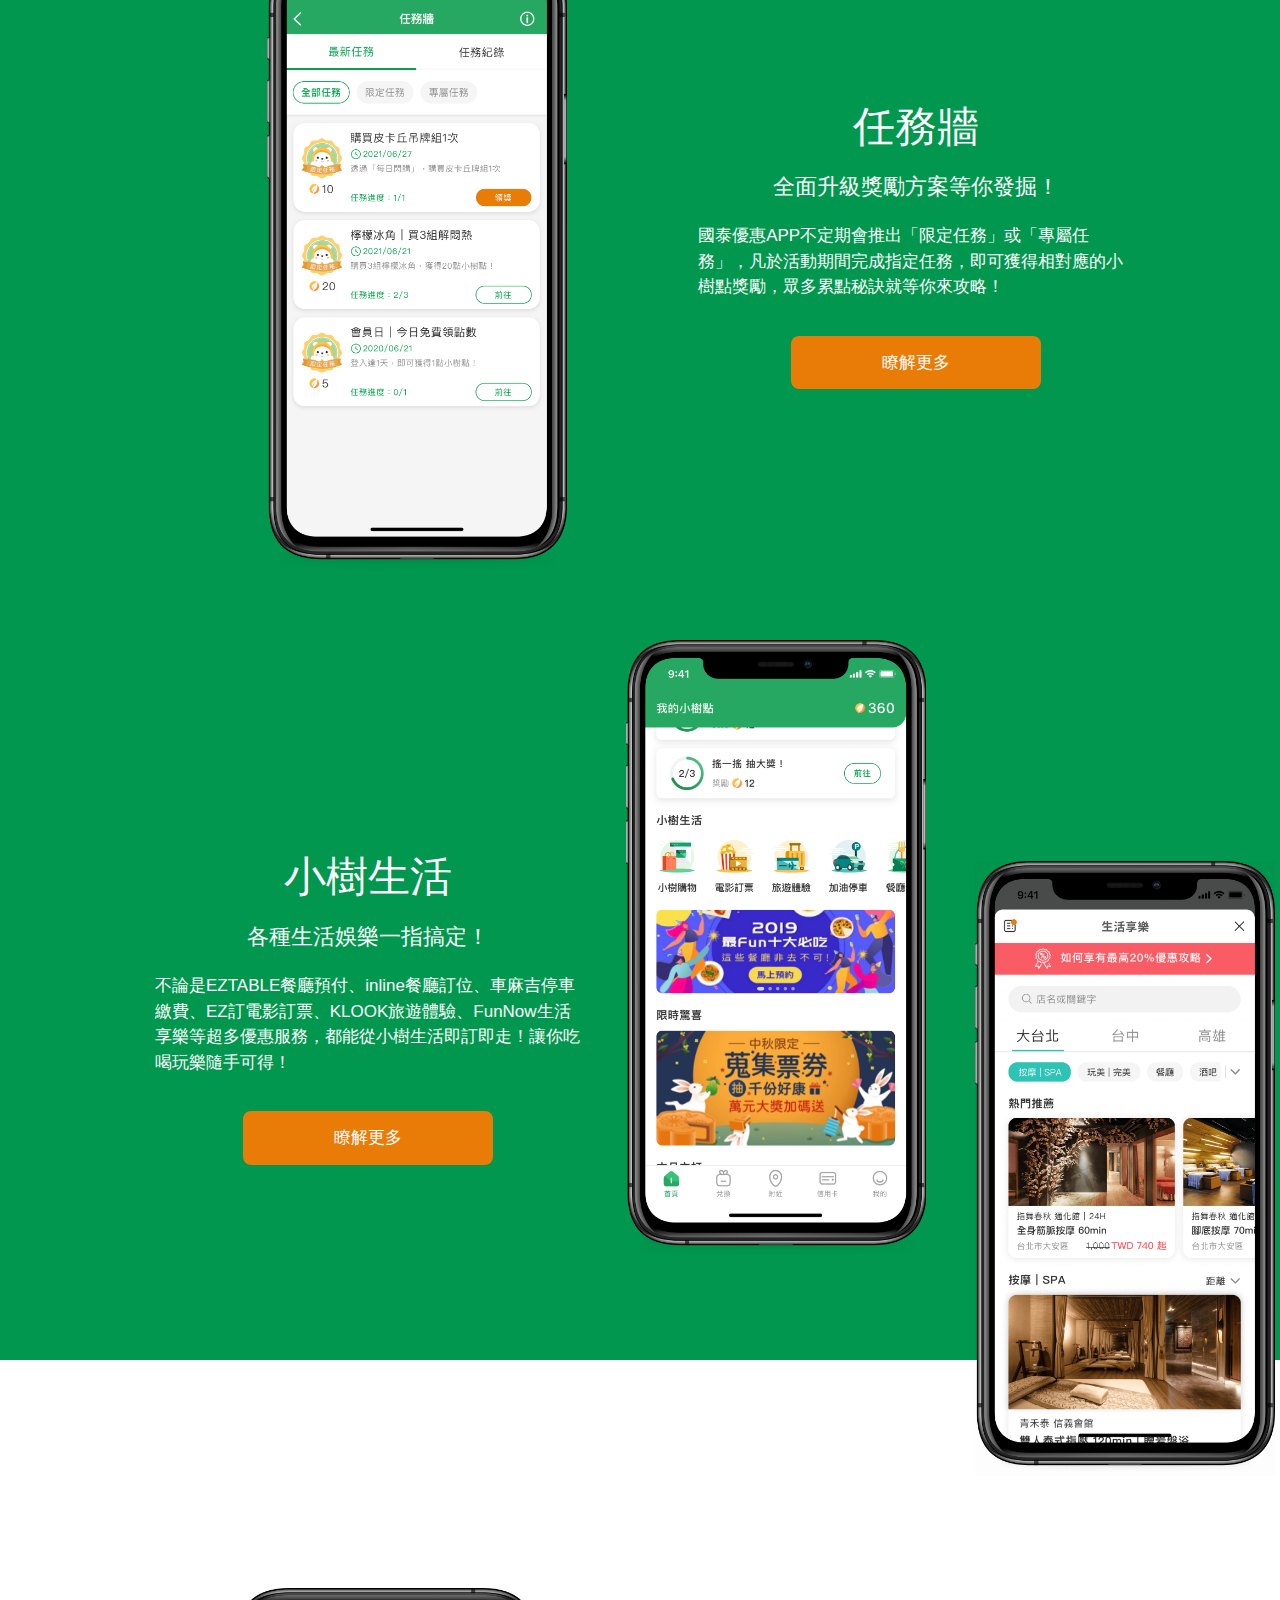
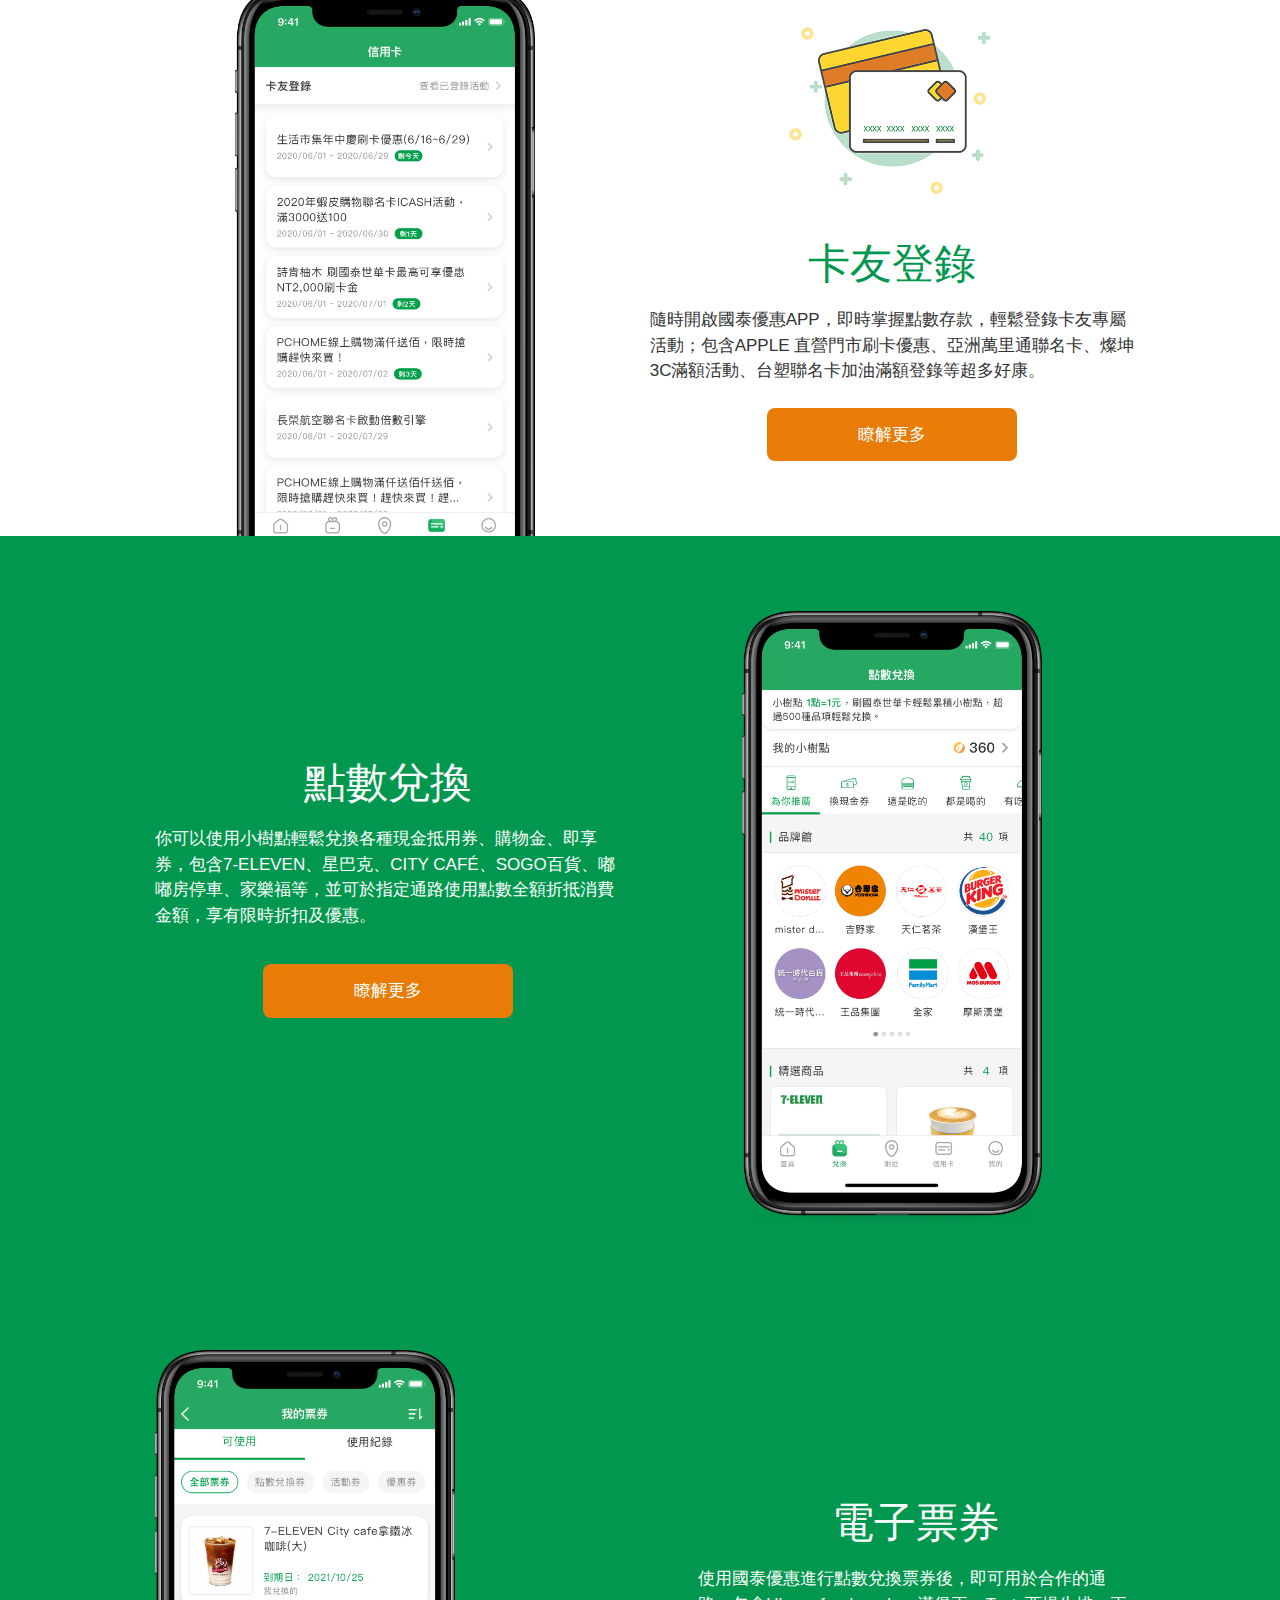
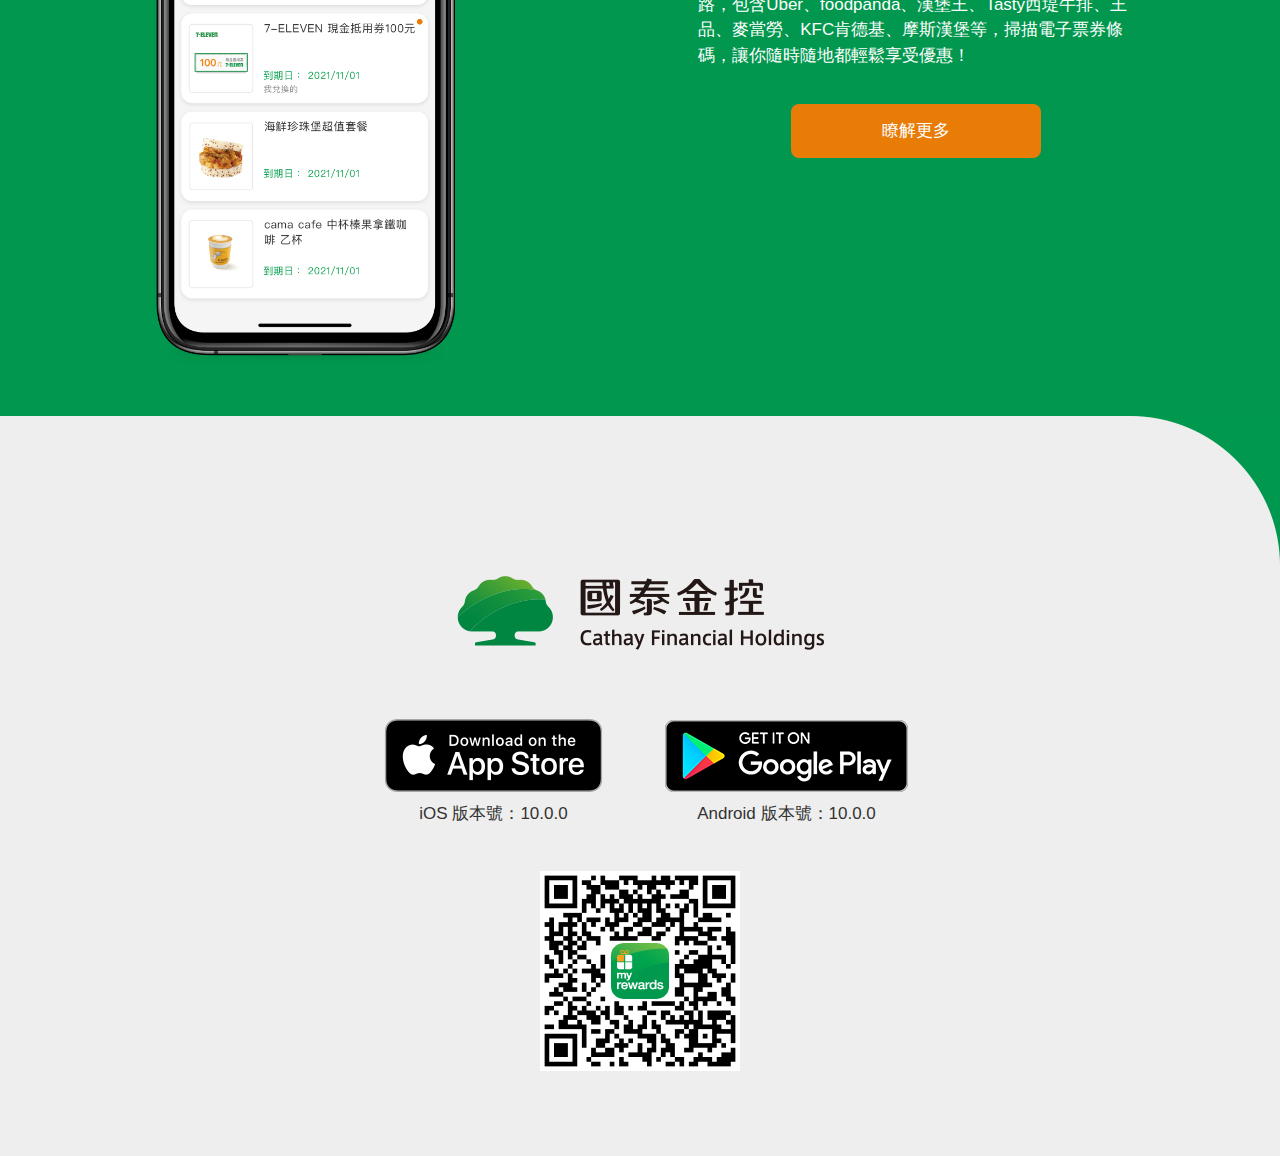
==== commit 0405967e: "minor update" ====
--- a/src/index.html
+++ b/src/index.html
@@ -9,7 +9,7 @@
   <meta http-equiv="Content-Type" content="text/html; charset=UTF-8" />
   <meta http-equiv="X-UA-Compatible" content="IE=edge,chrome=1">
   <meta name="keywords" content="國泰優惠、國泰、優惠、好康、信用卡、信用卡優惠、點數折抵、國泰卡友優惠、國泰新戶好禮、特店優惠、行動兌換、電子票券、折扣、Cathay、MyRewards、行動生活">
-  <meta name="Description" content="最懂你生活的金融APP，陪你一同打造質感生活">
+  <meta name="Description" content="國泰優惠是最懂你生活的金融APP，致力於提供會員更好的點數體驗，一同打造質感生活，讓你聰明享樂一指搞定！">
   <title>國泰優惠 MyRewards</title>
   
   <link href="css/bootstrap.min.css" rel="stylesheet" type="text/css" />
@@ -197,7 +197,9 @@
                 <h3 class="white-content__title">小樹生活</h3>
                 <h1 class=" _intro_head" style="text-align:center;" alt="小樹點">各種生活娛樂一指搞定！</h1>
                 <p>
-                  不論是EZTABLE餐廳預付、inline餐廳訂位、車麻吉停車繳費、EZ訂電影訂票、KLOOK旅遊體驗、FunNow生活享樂等超多優惠服務，都能從小樹生活即訂即走!讓你吃喝玩樂隨手可得！ <div class="intro_ui">
+                  不論是EZTABLE餐廳預付、inline餐廳訂位、車麻吉停車繳費、EZ訂電影訂票、KLOOK旅遊體驗、FunNow生活享樂等超多優惠服務，都能從小樹生活即訂即走！讓你吃喝玩樂隨手可得！
+                  </p>
+                  <div class="intro_ui">
                   <a class="green-btn" href="tsp.html">瞭解更多</a>
                 </div>
               </div>
--- a/src/css/appintro.css
+++ b/src/css/appintro.css
@@ -2605,8 +2605,8 @@
 }
 
 .white-content ._intro_head {
-    margin-top: 36px;
-    margin-bottom: 18px;
+    margin-top: 20px;
+    margin-bottom: 20px;
     font-size: 22px;
 }
 
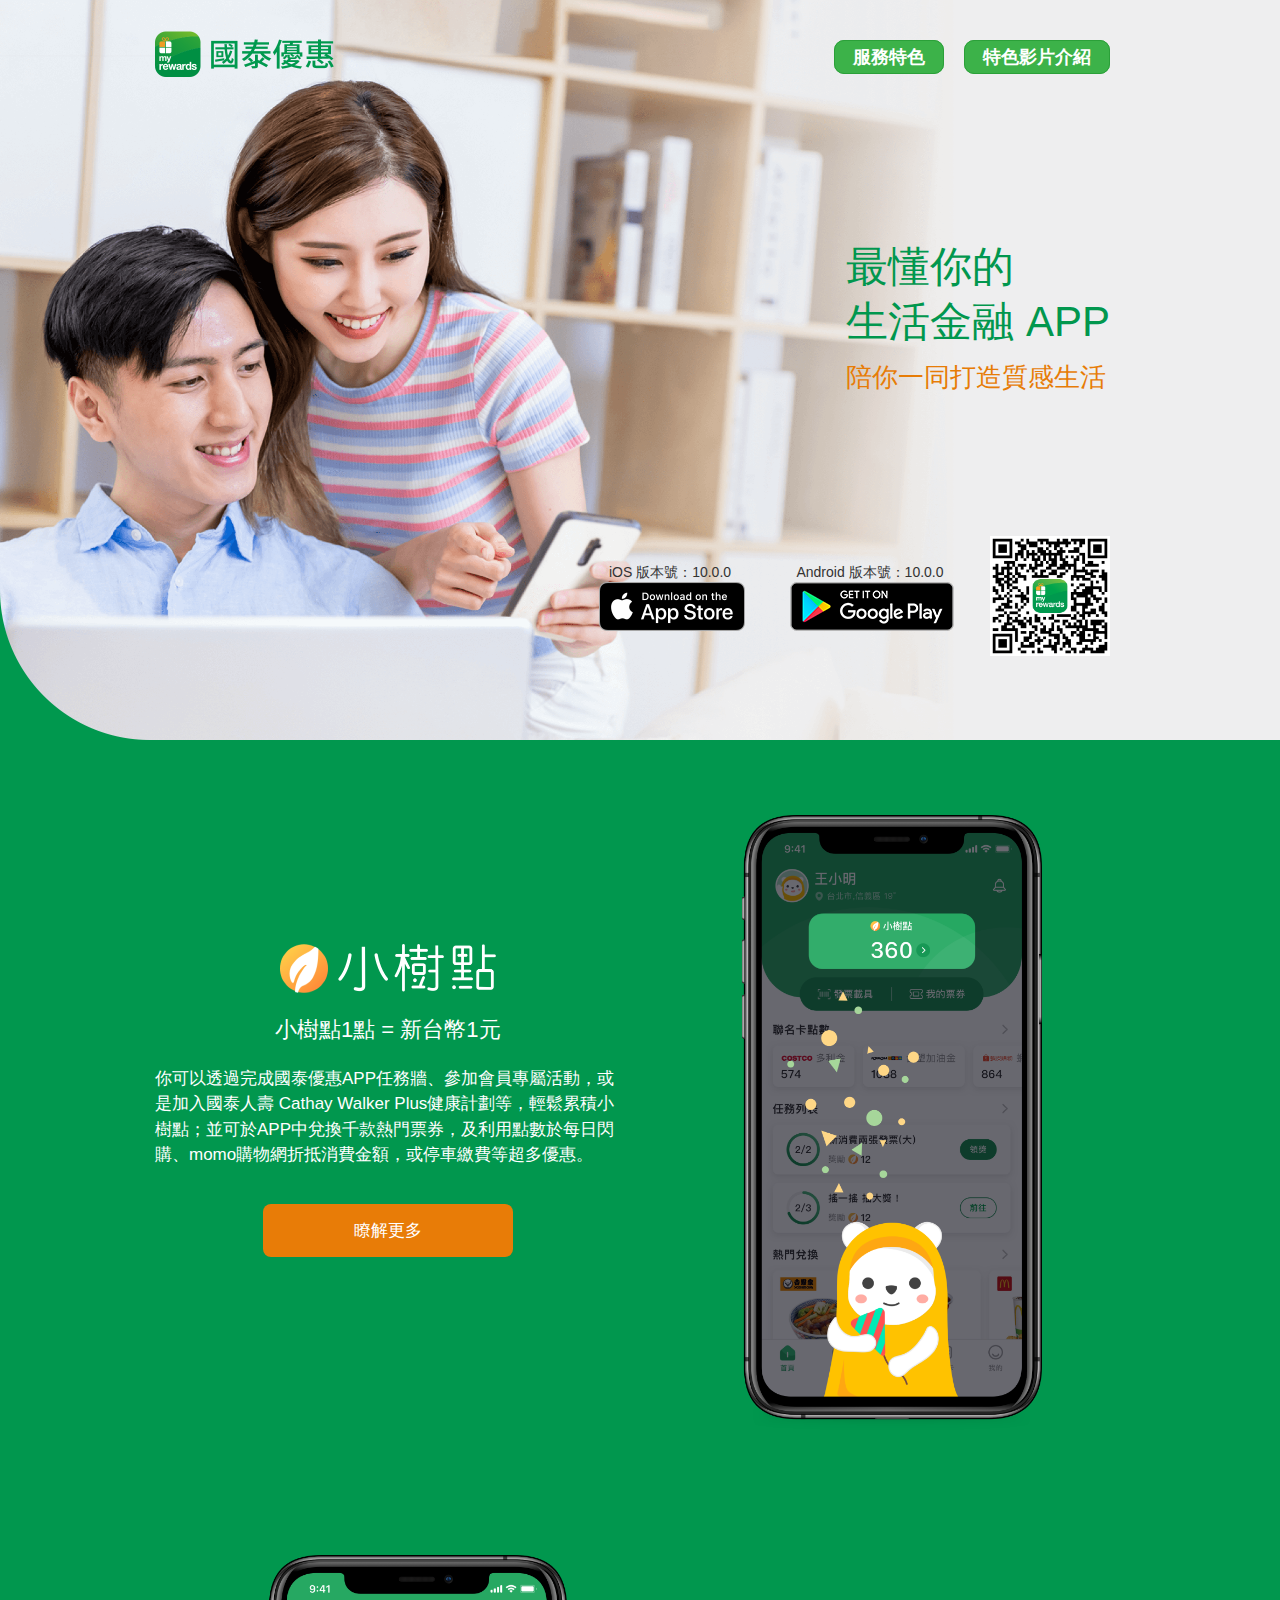
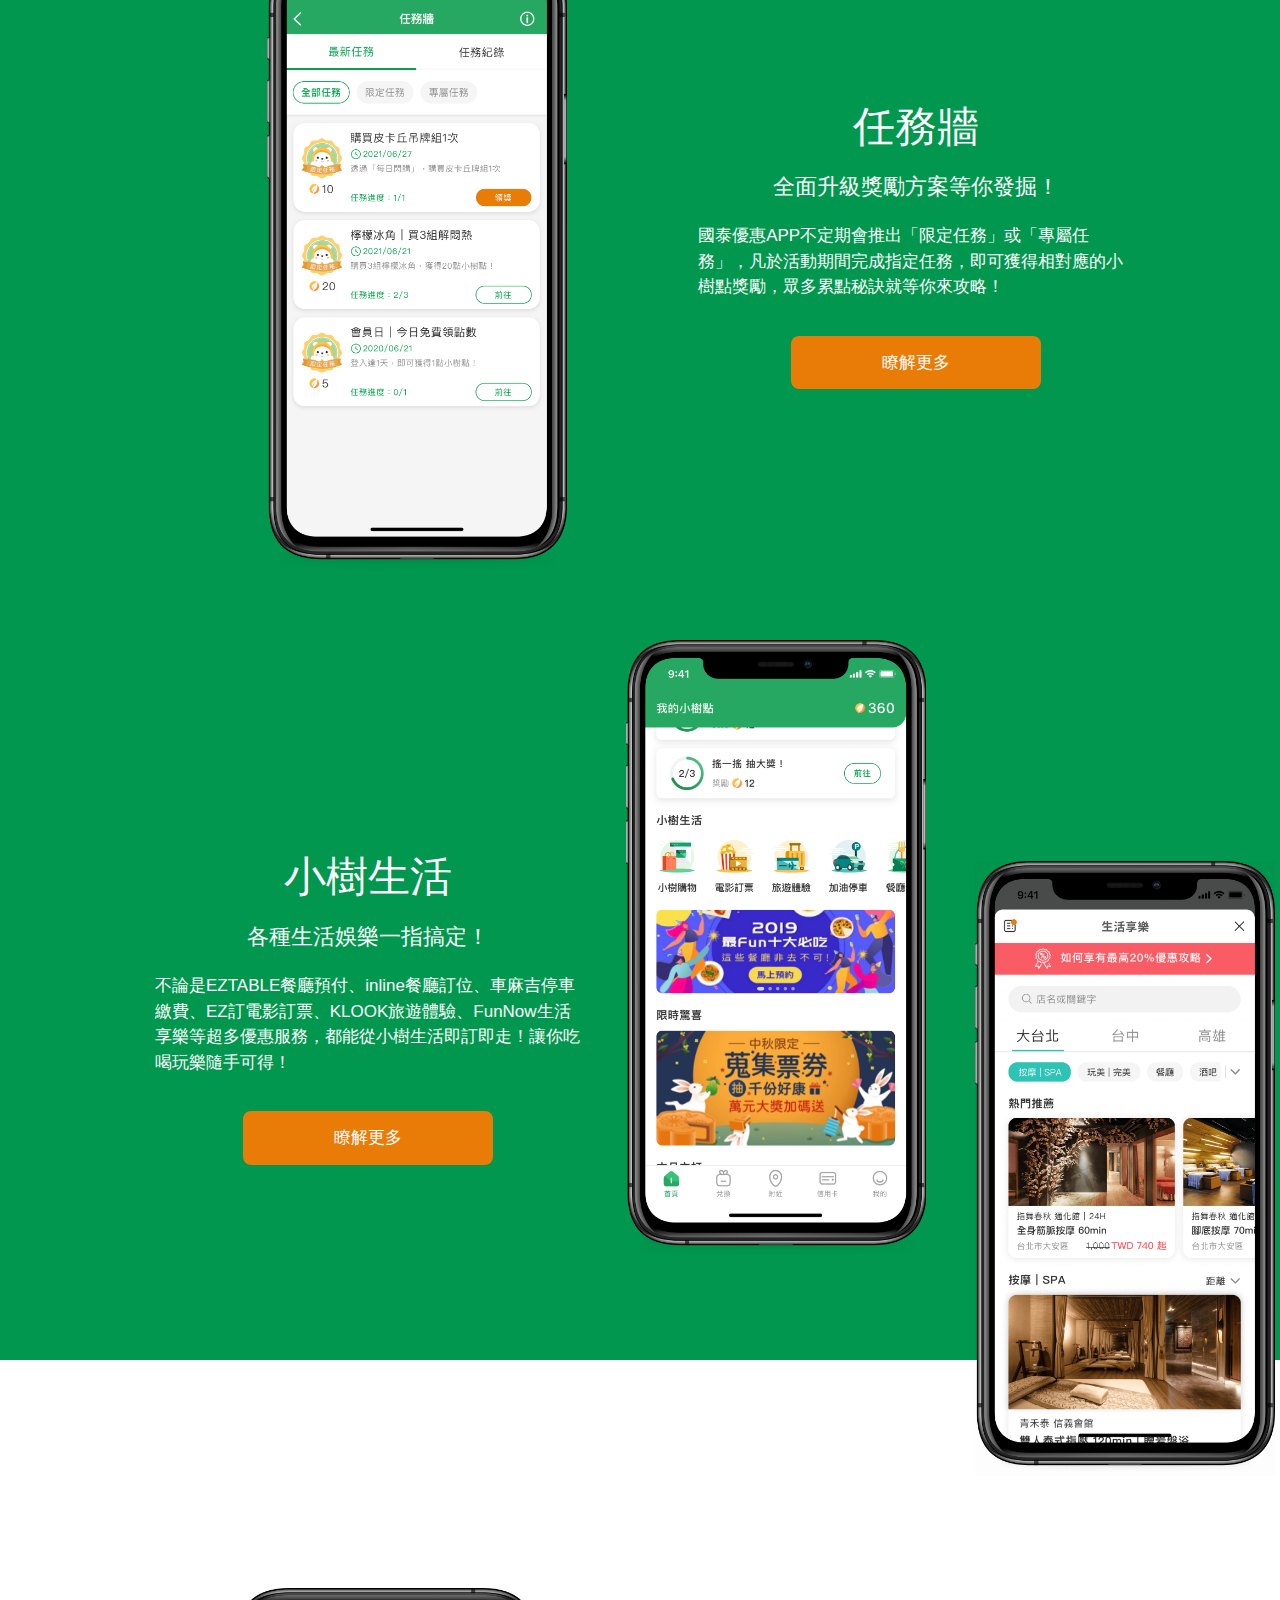
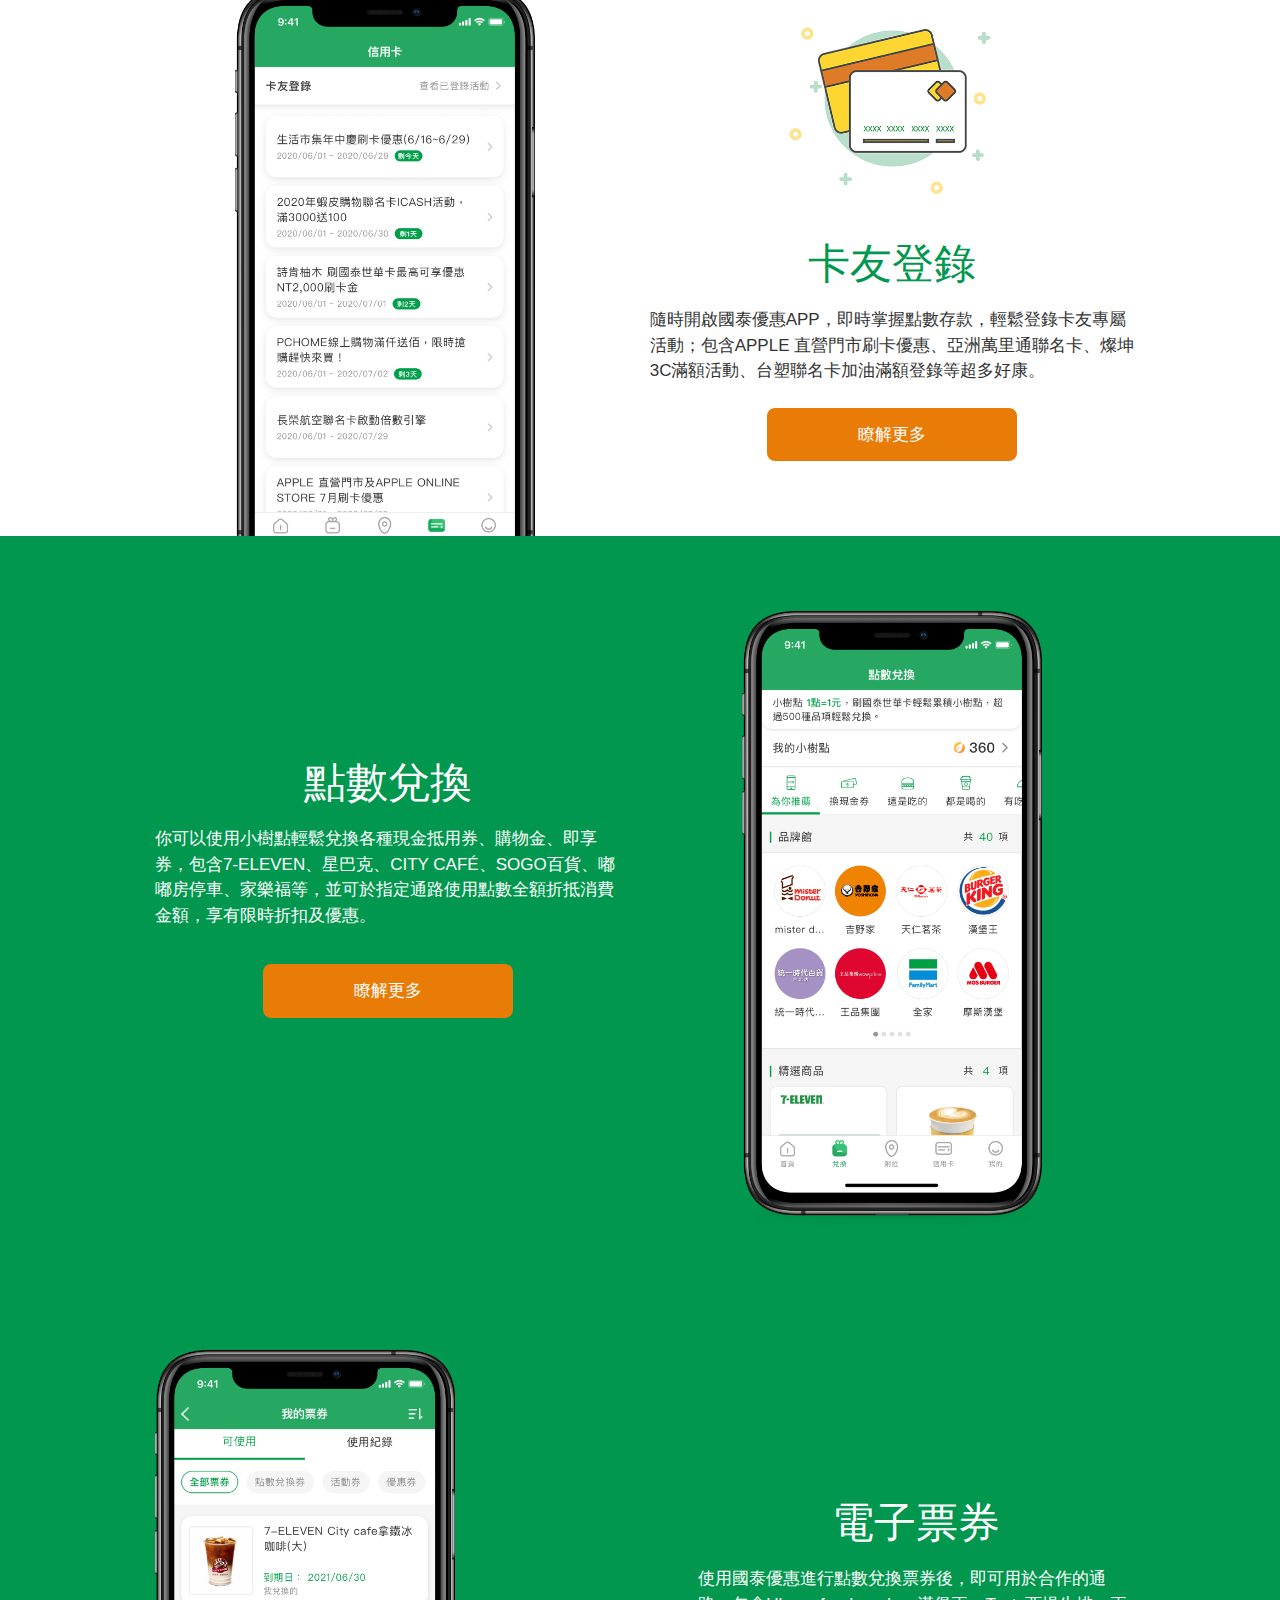
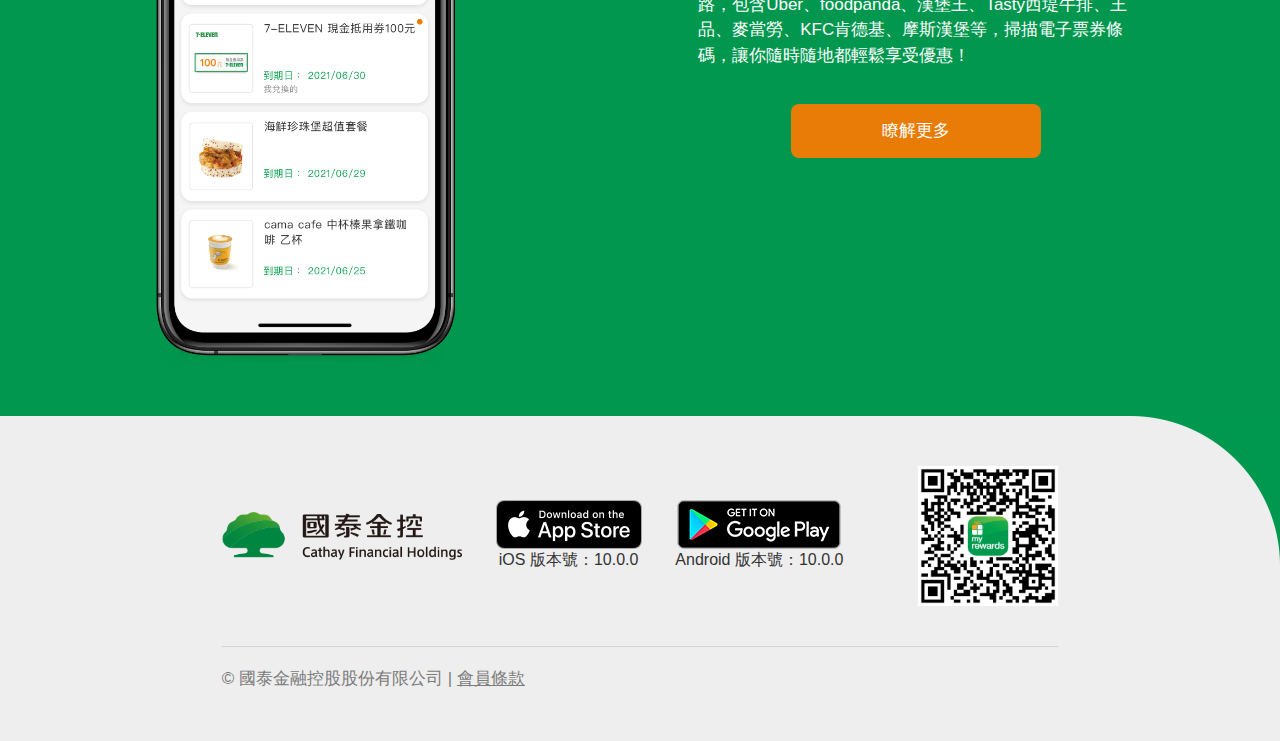
==== commit ab9a2628: "terms added" ====
--- a/src/index.html
+++ b/src/index.html
@@ -283,29 +283,31 @@
       </div>
 
 
-      <footer class="section-group group-ix-footer round-mrgreen-parents">
+
+      <footer class="section-group group-page-footer round-mrgreen-parents">
         <div class="round-mrgreen round-mrgreen--right-top">
           <img src="./images/index/treepoint/round＿mrgreen_tr.png" />
-        </div>
-        <section class="section-one section-ix-footer ">
-          <div class="container">
-            <div class="cathay-logo"><img src="images/cathaylogo.png"></div>
+        </div> 
+        <section class=" section-page-footer">
+         <div class="page container">
             <div class="footer-download">
-              <div class="footer_version">
-                <div>
-                  <a class="btn-appstore btn-appdl" href="https://itunes.apple.com/tw/app/guo-tai-you-hui/id425309574?mt=8" target="_blank" ><img src="images/btn_Footer_dlonAppStore.png"></a>
-                  <div class="footer_version_text ">iOS 版本號：<span class="js-app-version"></span></div>
-                </div>
-
-                <span class="view-on-destop">  　　</span>
-                  <div>
-                    <a class="btn-googleplay btn-appdl" href="https://play.google.com/store/apps/details?id=com.cathay.mymobione&hl=zh_TW" target="_blank"><img src="images/btn_Footer_dlonGooglePlay.png"></a>
+                  <div class="cathay-logo"><img src="images/cathaylogo.png"></div>
+    
+                  <div class="card_version_number_box">
+                    <a class="btn-appstore btn-appdl" href="https://itunes.apple.com/tw/app/guo-tai-you-hui/id425309574?mt=8" target="_blank" ><img src="images/btn_dlonAppStore.png"></a>
+                    <div class="footer_version_text ">iOS 版本號：<span class="js-app-version"></span></div>
+                  </div>
+    
+                  <span class="view-on-destop"></span>
+    
+                  <div class="card_version_number_box">
+                    <a class="btn-googleplay btn-appdl" href="https://play.google.com/store/apps/details?id=com.cathay.mymobione&hl=zh_TW" target="_blank"><img src="images/btn_dlonGooglePlay.png"></a>
                     <div class="footer_version_text">Android 版本號：<span class="js-app-version"></span></div>
                   </div>
-              </div>  
-                  <br />
-                  <a class="btn-qrcode"><img src="images/dl_qrcode.png"></a>
-                
+                  <a class="btn-qrcode card_version_boxQRcode"><img src="images/dl_qrcode.png"></a>
+                  <div class= "footer-terms">
+                    <span style="color:#7C7C7C">© 國泰金融控股股份有限公司 | <a  href="terms.html">會員條款</a></span>
+                 </div>
             </div>
           </div>
         </section>
--- a/src/css/appintro.css
+++ b/src/css/appintro.css
@@ -47,6 +47,8 @@
 }
 
 .section-one {}
+
+
 
 .section-container,
 .page-container,
@@ -1109,6 +1111,23 @@
     height: auto;
 }
 
+.footer-terms{
+    border-top:#D4D4D4 1px solid;
+    margin-top:40px;
+    padding-top:20px;
+    text-align:left;
+}
+
+.footer-terms a{
+    color:#7C7C7C;
+    text-decoration: underline;
+}
+
+.footer-terms a:hover{
+    color:#505050;
+    text-decoration: underline;
+}
+
 
 /************ Footer Page End *************/
 
@@ -1255,6 +1274,16 @@
 .instruction-title {
     font-size: 36px;
     color:#00984E;
+}
+
+.terms-title {
+    padding-top:140px;
+}
+
+.terms-paragraph {
+    padding-top:80px;
+    padding-bottom:80px;
+    text-align:left;
 }
 
 
@@ -3122,6 +3151,23 @@
     .page-logo img {
         width: auto;
     }
+
+    /* Added style for terms*/     
+    .terms-title {
+        padding-top:100px;
+        line-height:150%;
+        font-size:28px;
+    }
+
+    .footer-terms{
+        text-align:center;
+    }
+
+    .terms-paragraph {
+        padding-top:40px;
+        padding-bottom:40px
+    }
+
     .hide-on-mobile {
         display: none;
     }
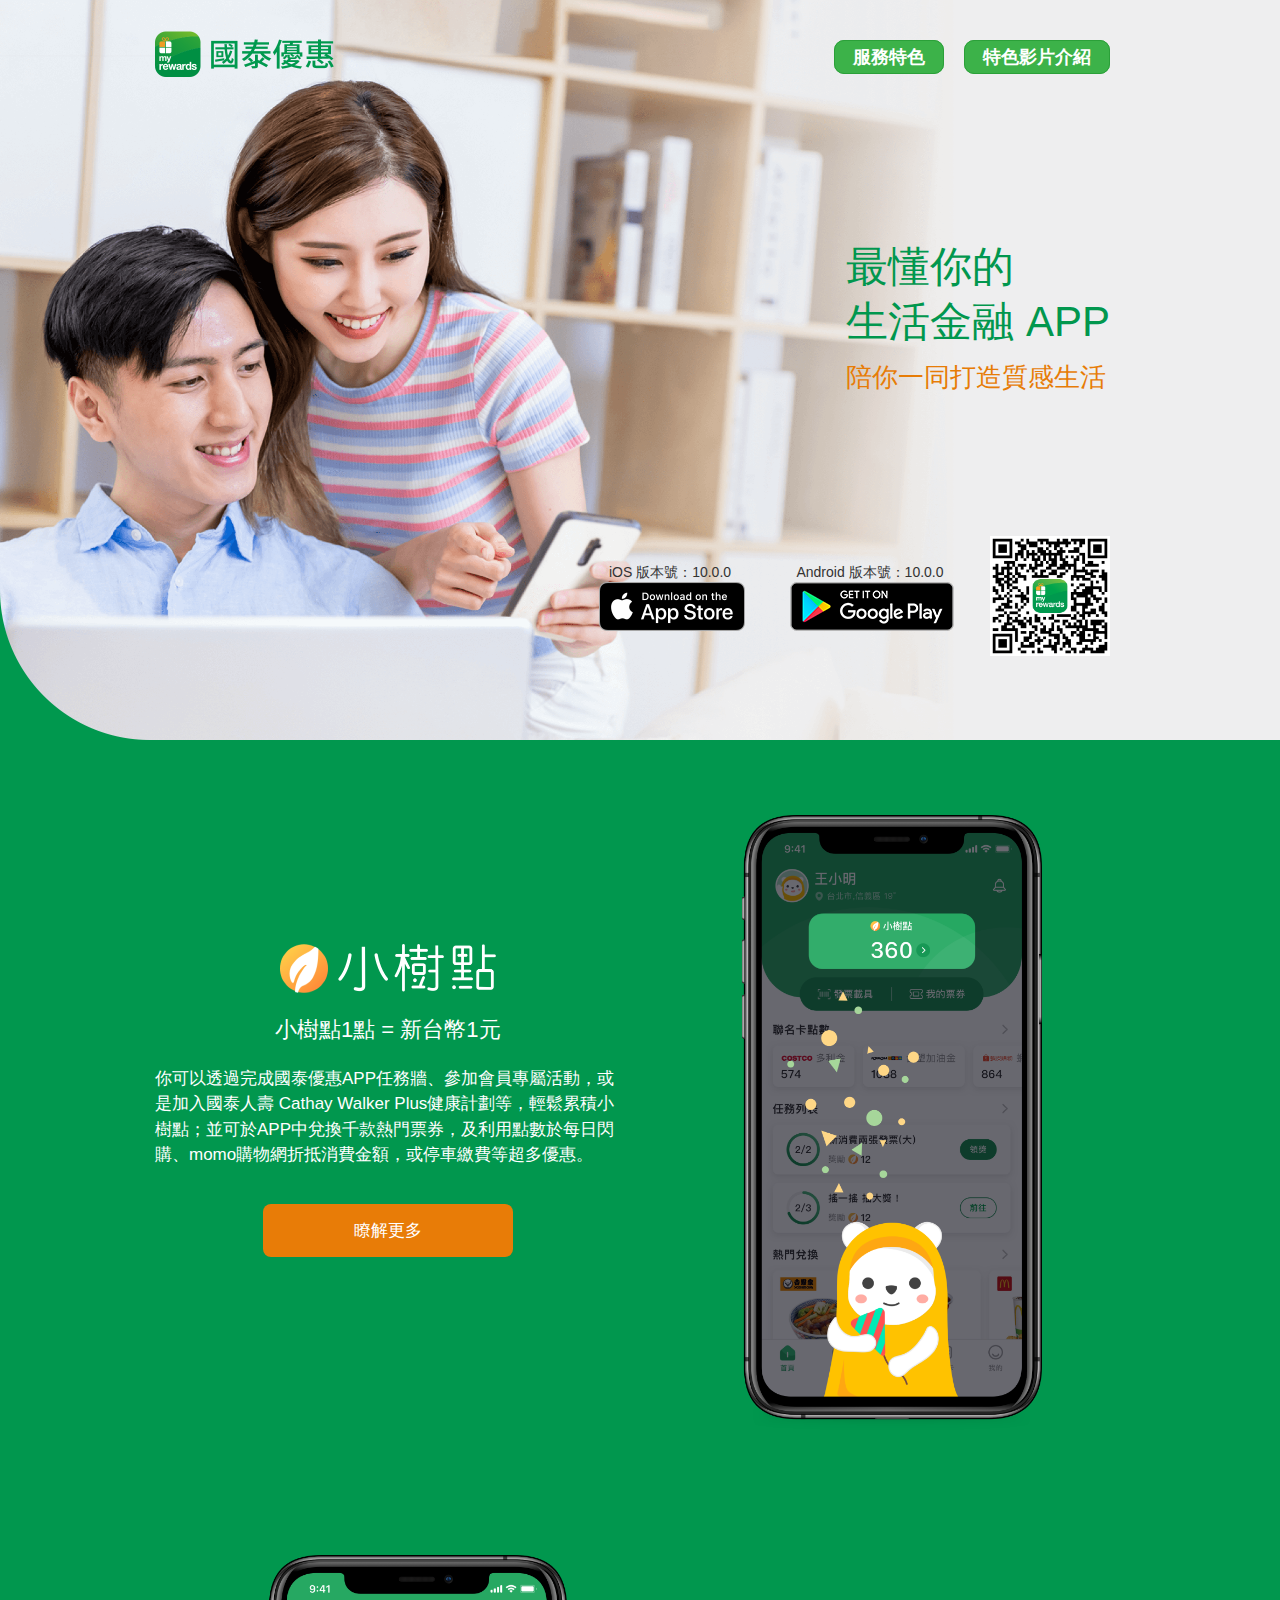
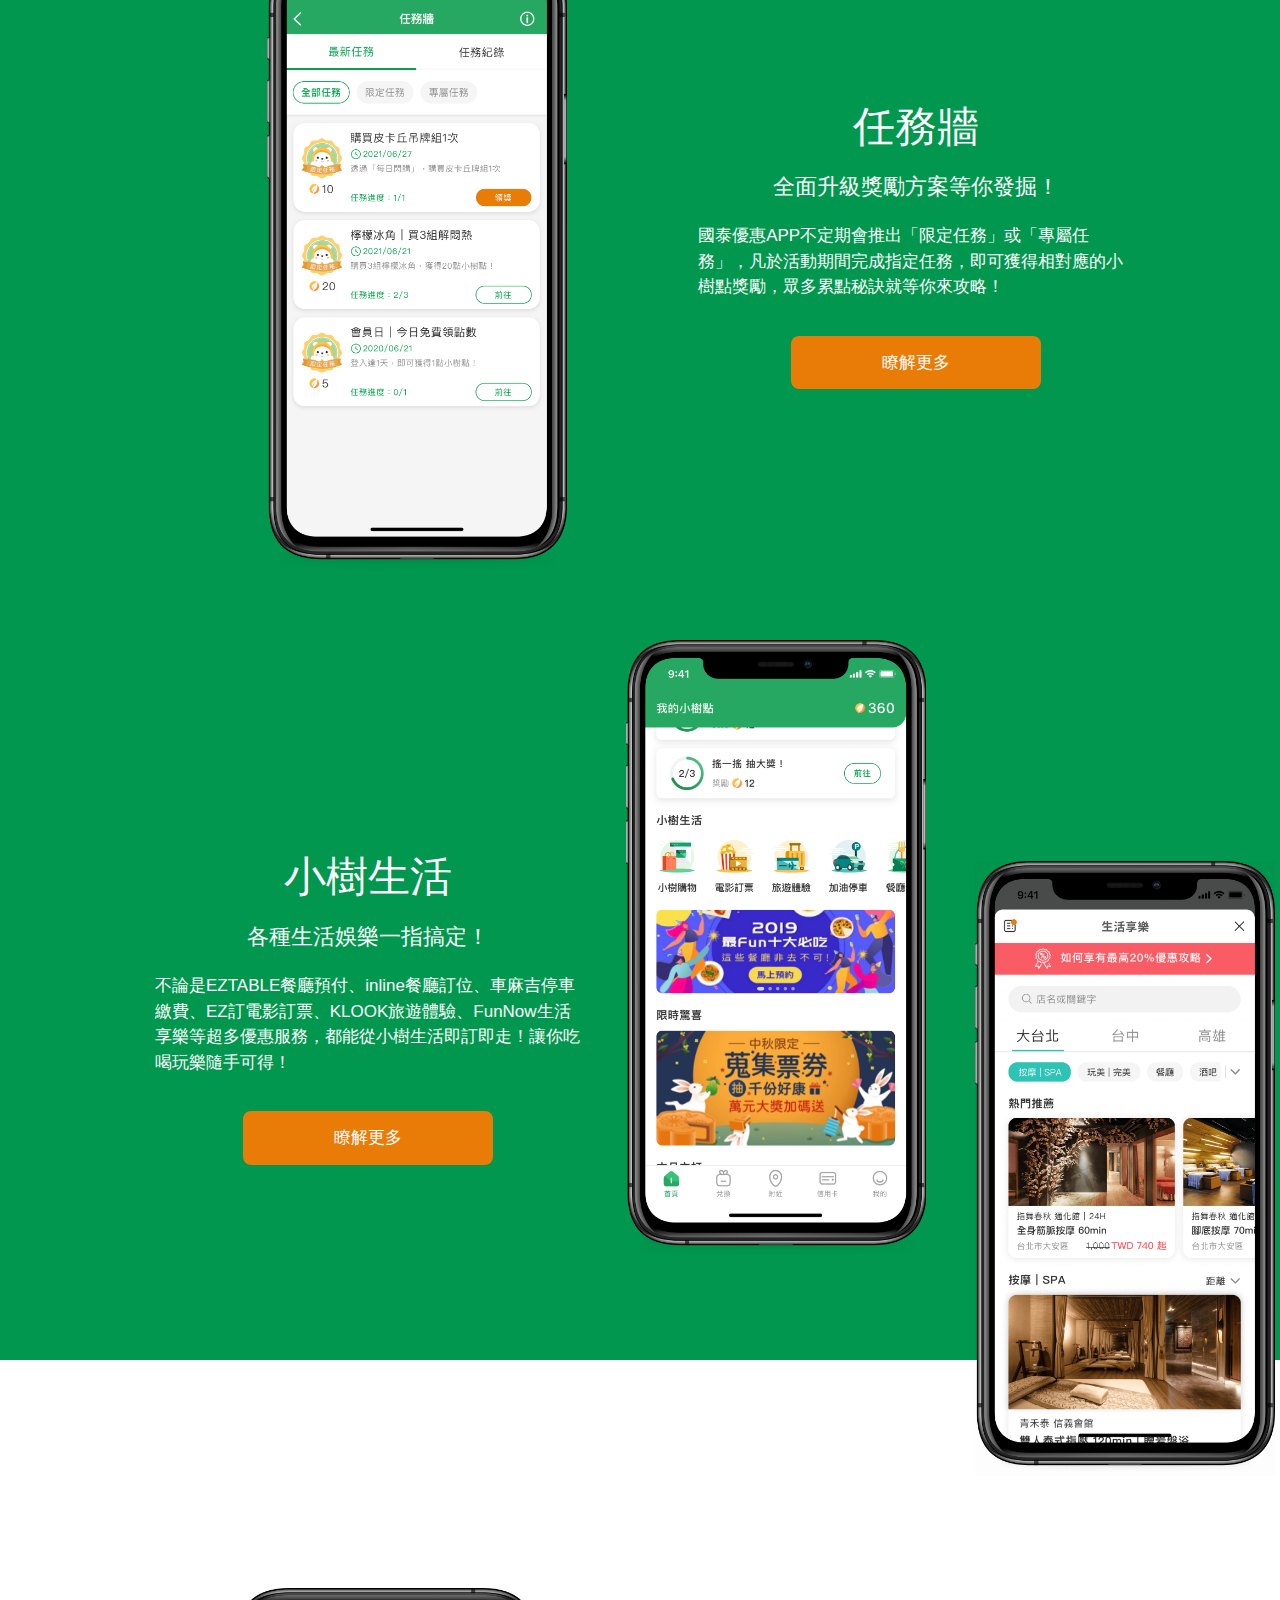
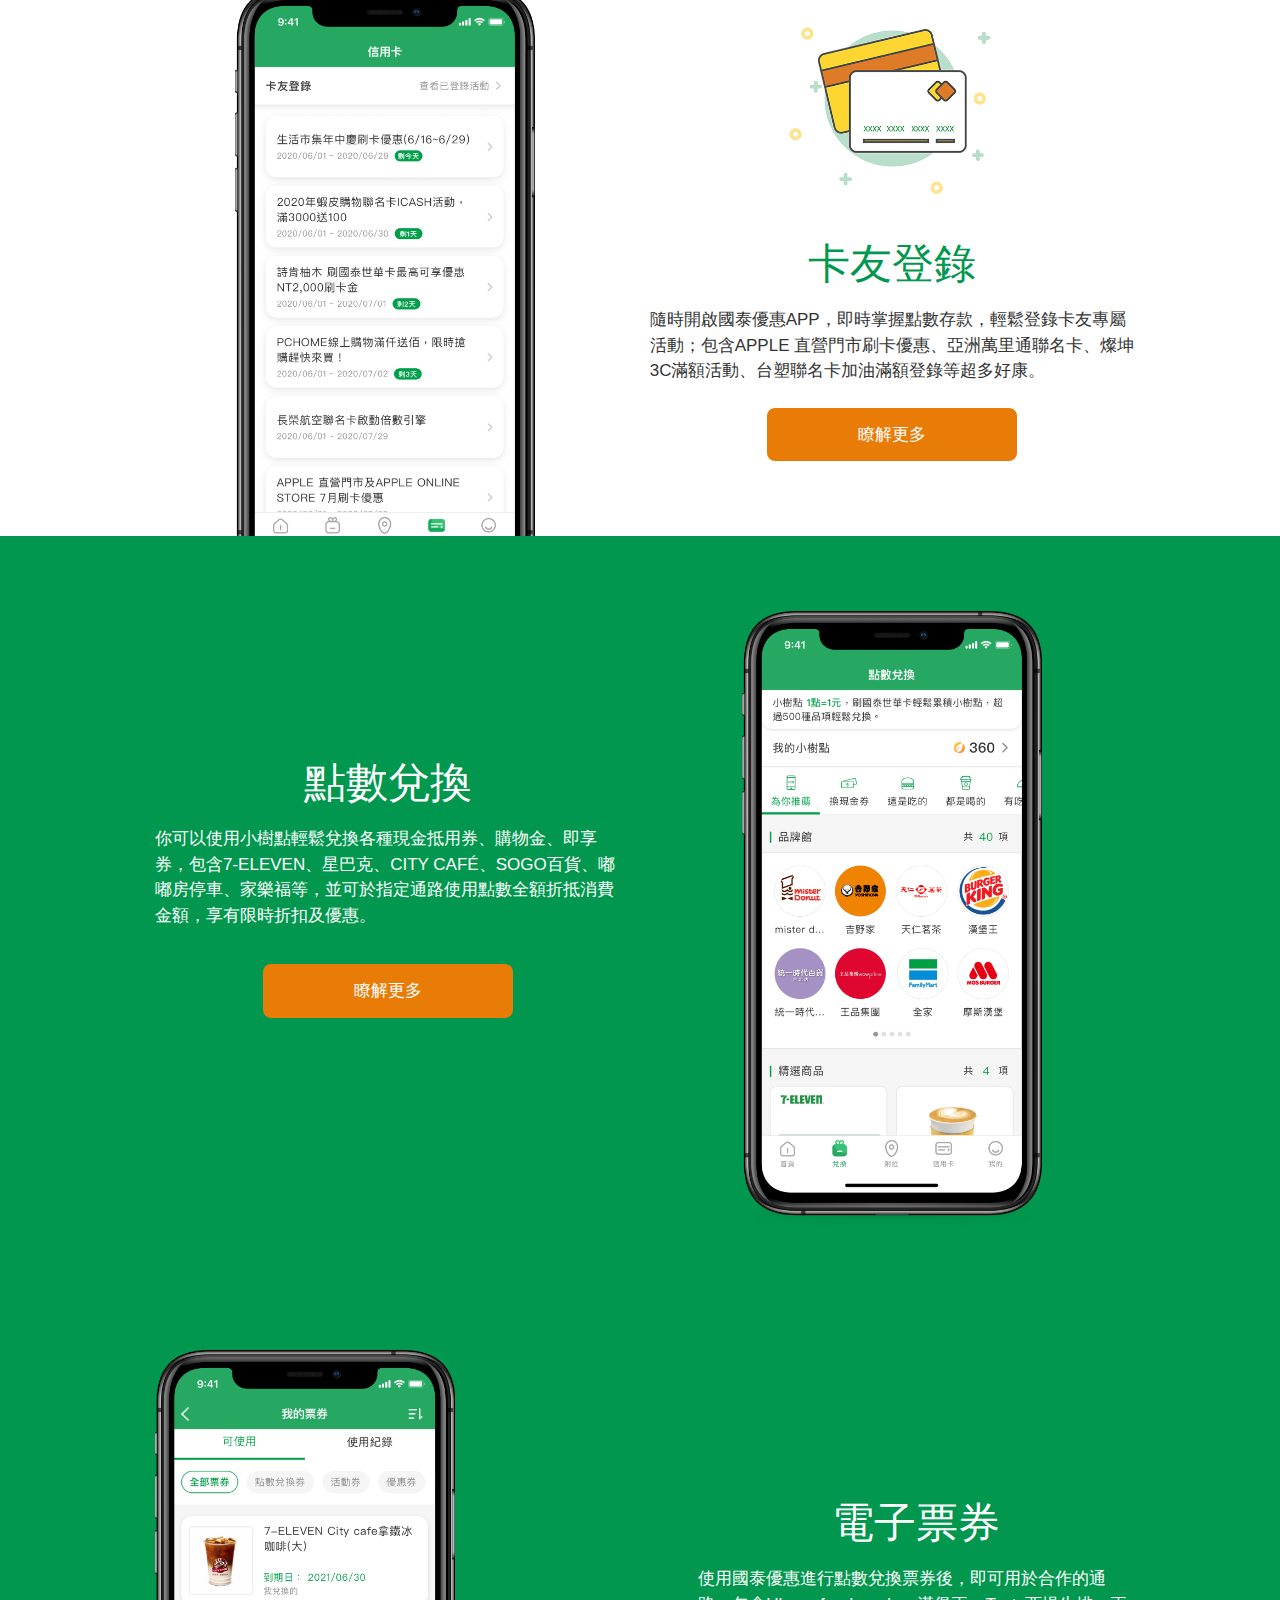
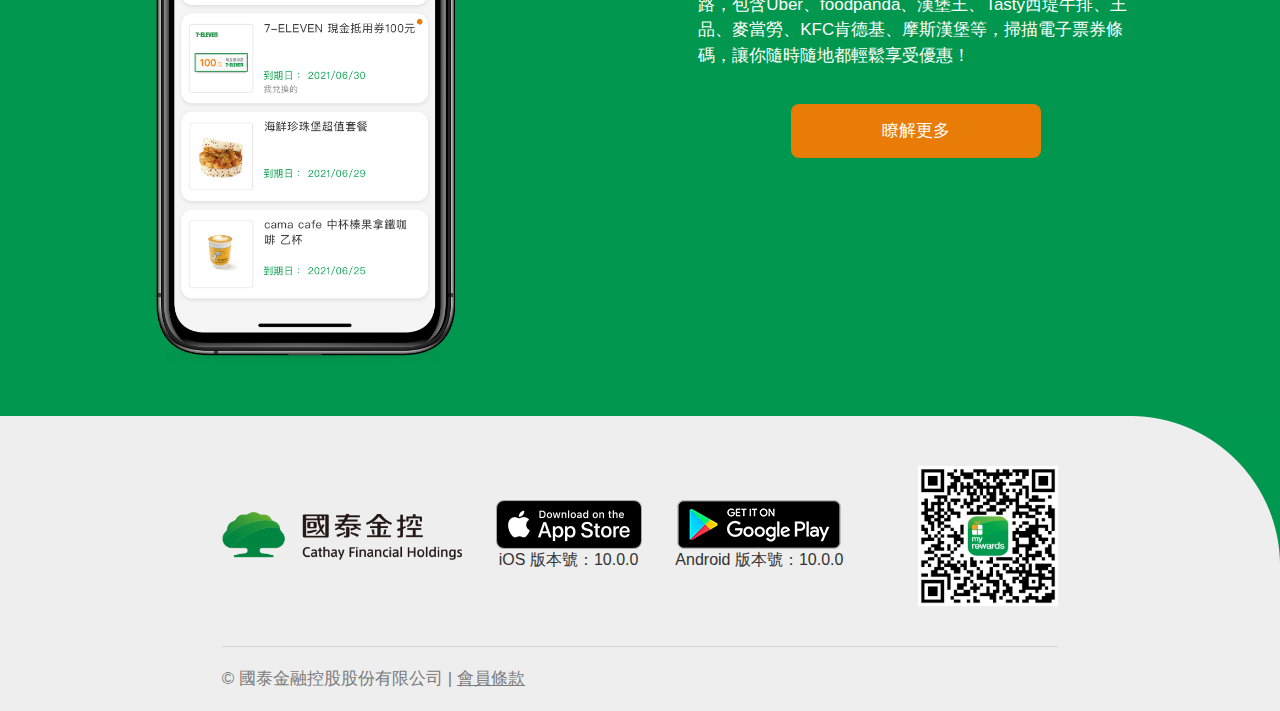
==== commit 4499bde7: "terms url update" ====
--- a/src/index.html
+++ b/src/index.html
@@ -306,7 +306,7 @@
                   </div>
                   <a class="btn-qrcode card_version_boxQRcode"><img src="images/dl_qrcode.png"></a>
                   <div class= "footer-terms">
-                    <span style="color:#7C7C7C">© 國泰金融控股股份有限公司 | <a  href="terms.html">會員條款</a></span>
+                    <span style="color:#7C7C7C">© 國泰金融控股股份有限公司 | <a  href="privacy_policy.html">會員條款</a></span>
                  </div>
             </div>
           </div>
--- a/src/css/appintro.css
+++ b/src/css/appintro.css
@@ -1079,7 +1079,7 @@
 
 .group-page-footer .container {
     text-align: center;
-    padding: 50px 10px;
+    padding: 50px 10px 20px 10px;
 }
 
 .group-page-footer .cathay-logo {
@@ -1116,6 +1116,7 @@
     margin-top:40px;
     padding-top:20px;
     text-align:left;
+
 }
 
 .footer-terms a{
@@ -1284,6 +1285,10 @@
     padding-top:80px;
     padding-bottom:80px;
     text-align:left;
+}
+
+.terms-paragraph p{
+    color:#505050;
 }
 
 
@@ -3154,13 +3159,15 @@
 
     /* Added style for terms*/     
     .terms-title {
-        padding-top:100px;
-        line-height:150%;
-        font-size:28px;
+        padding-top:48px;
+        line-height:140%;
+        font-size:24px;
     }
 
     .footer-terms{
         text-align:center;
+        width:80%;
+        margin:auto;
     }
 
     .terms-paragraph {
@@ -3215,7 +3222,8 @@
         margin-top: 0px;
     }
     .group-page-footer .cathay-logo {
-        max-width: 100%;
+        max-width: 80%;
+        padding-bottom:20px;
     }
     .group-page-footer .cathay-logo {
         display: block;
